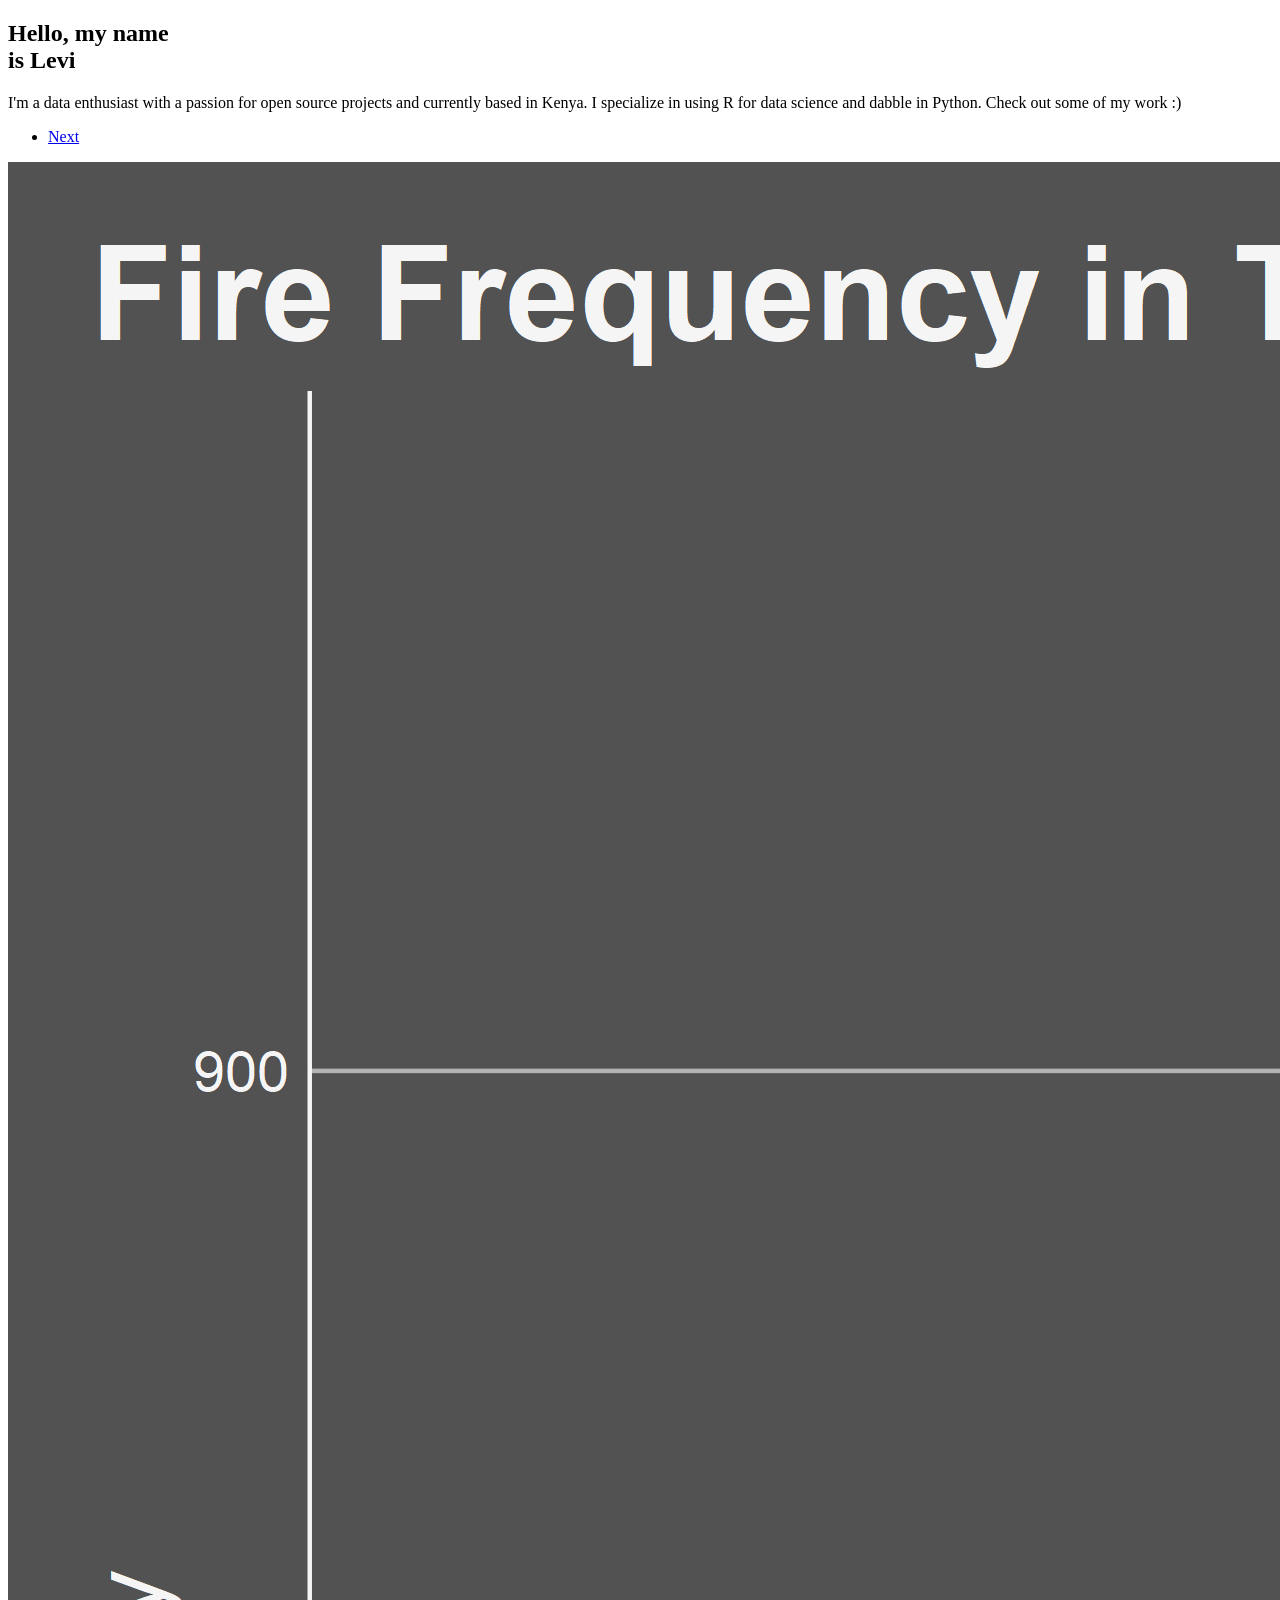
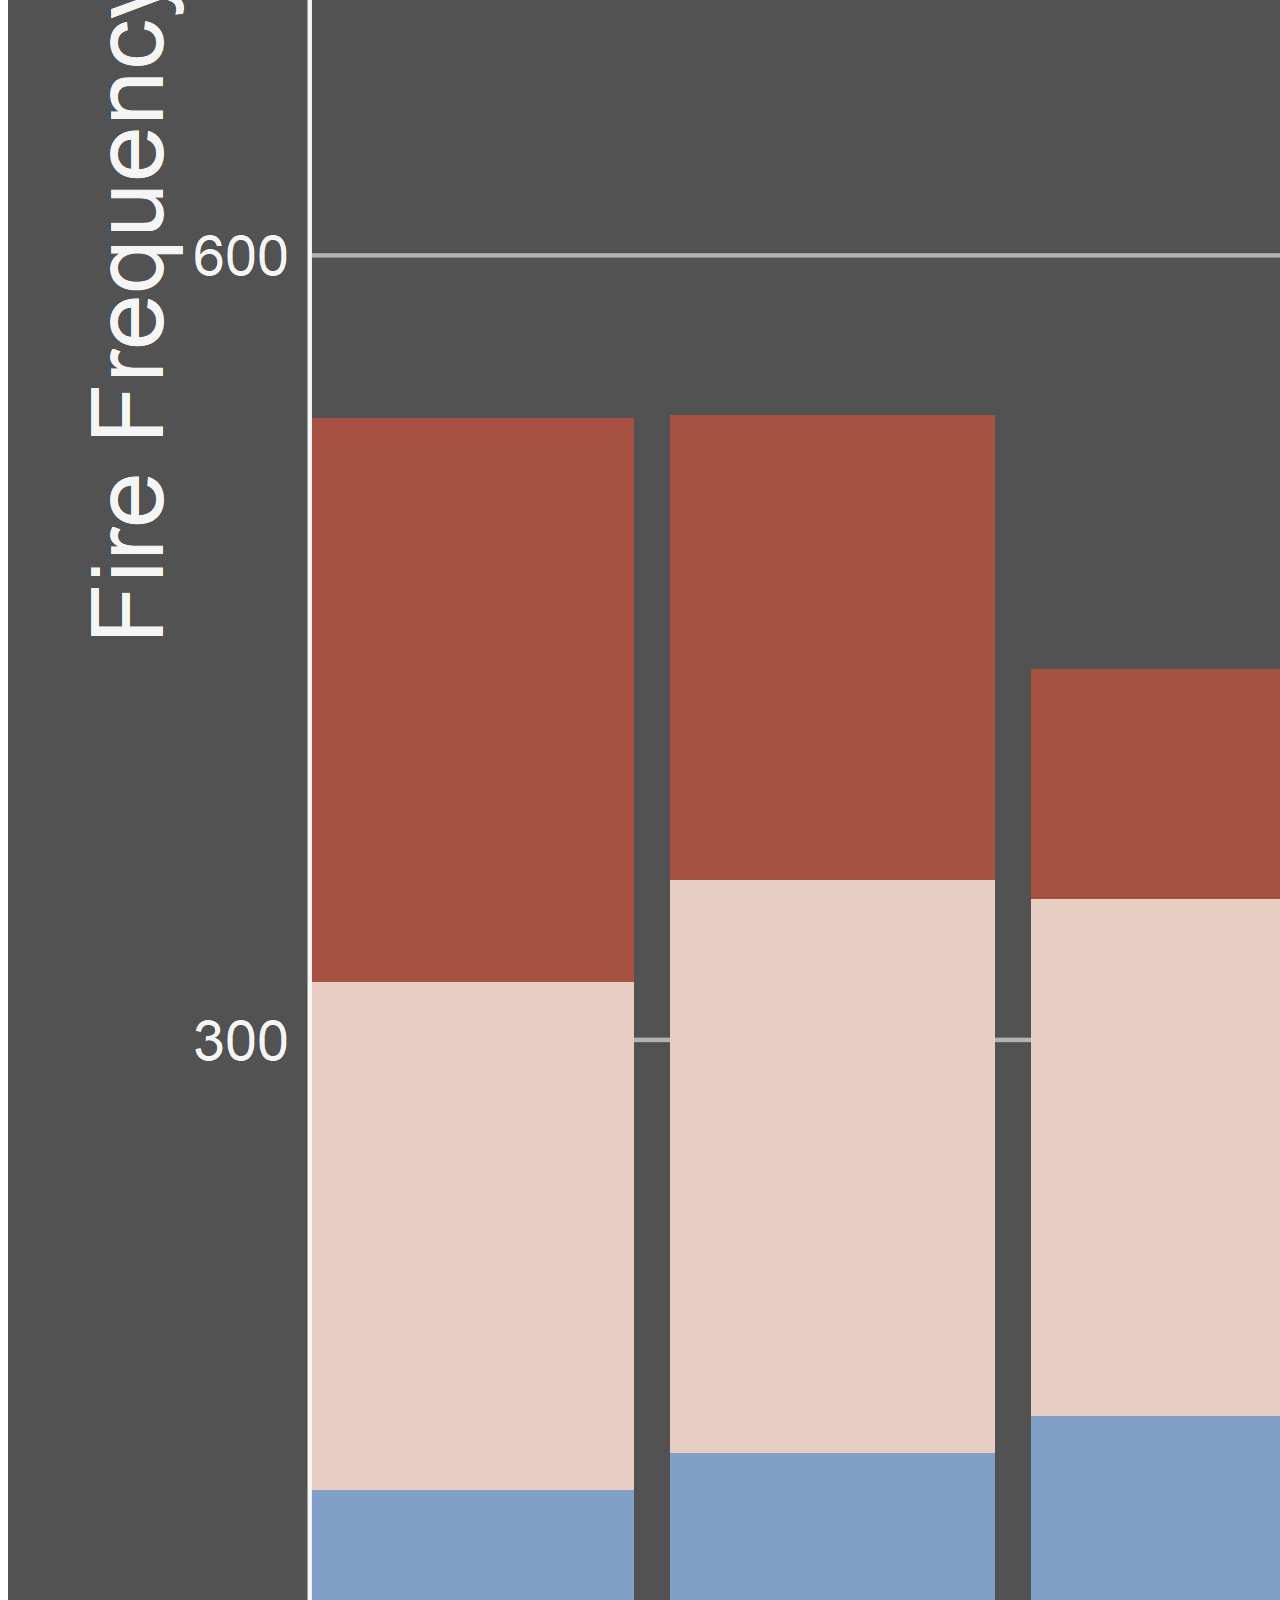
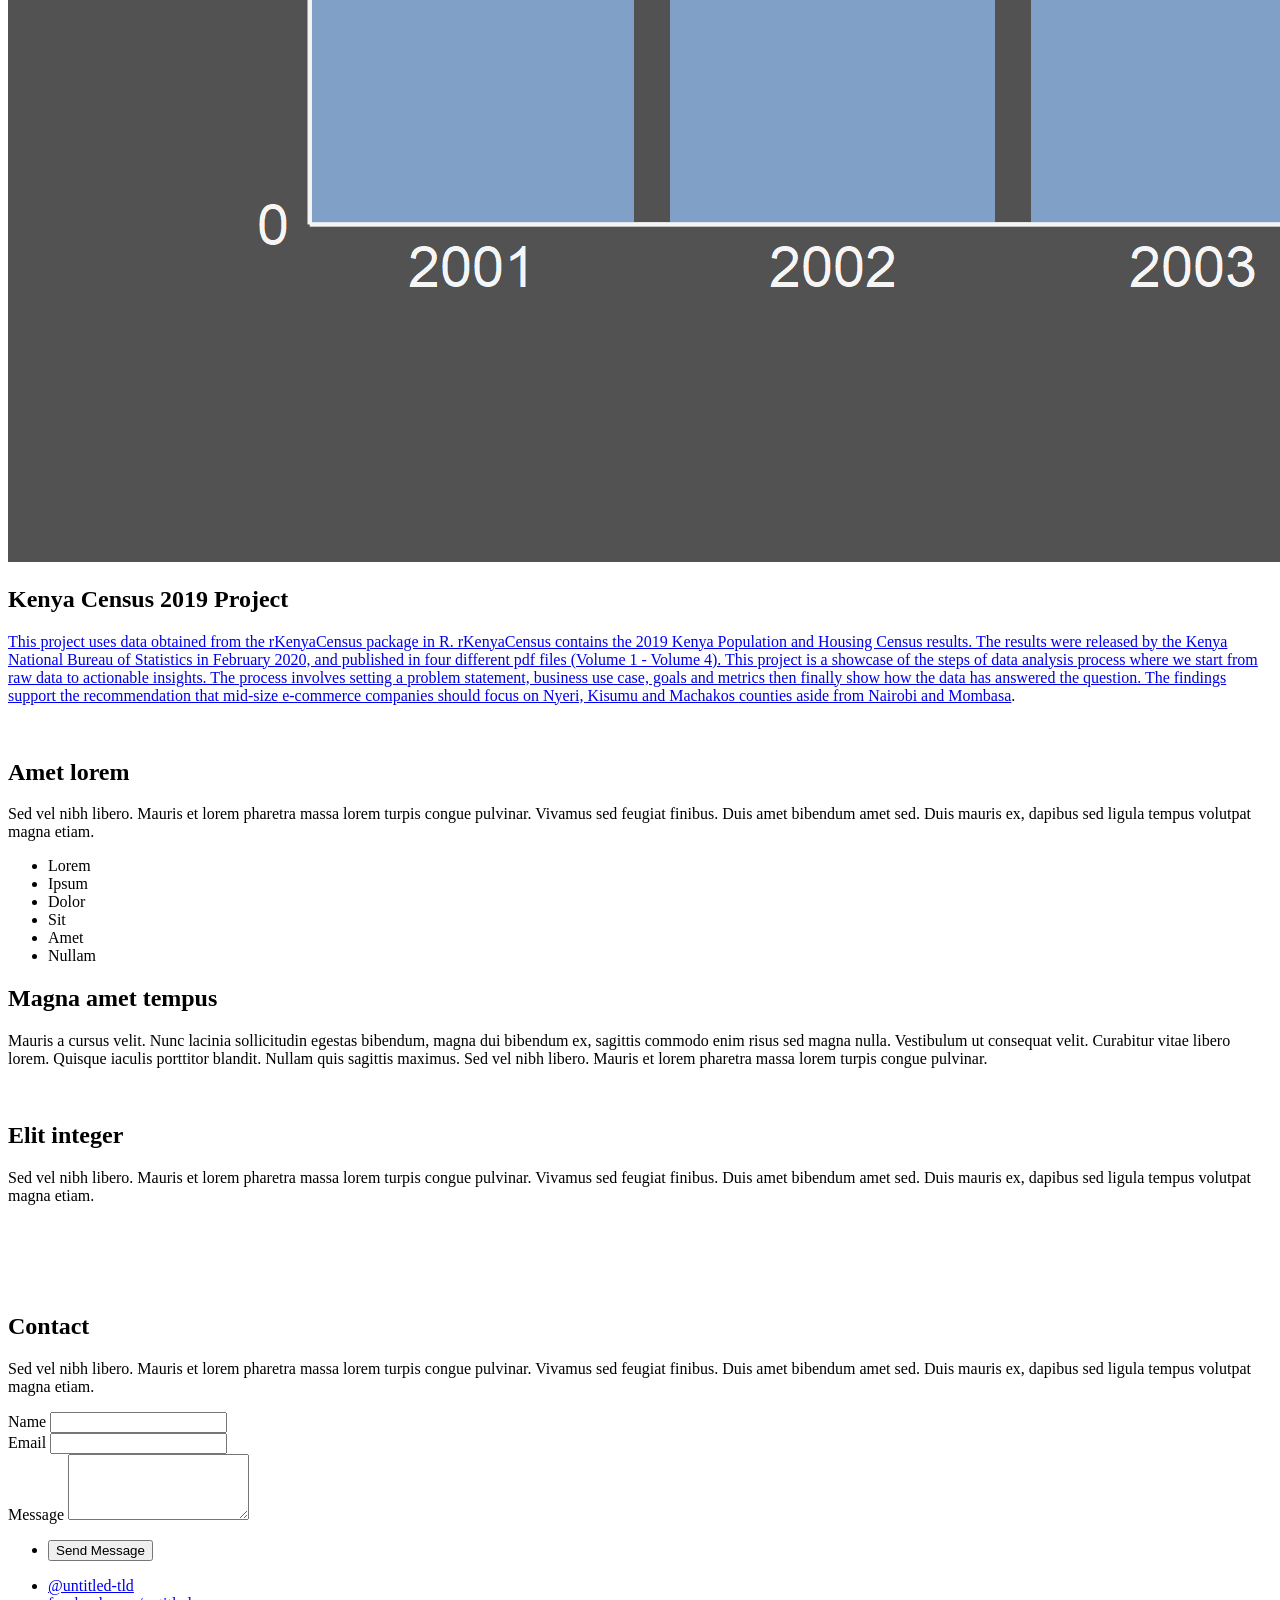
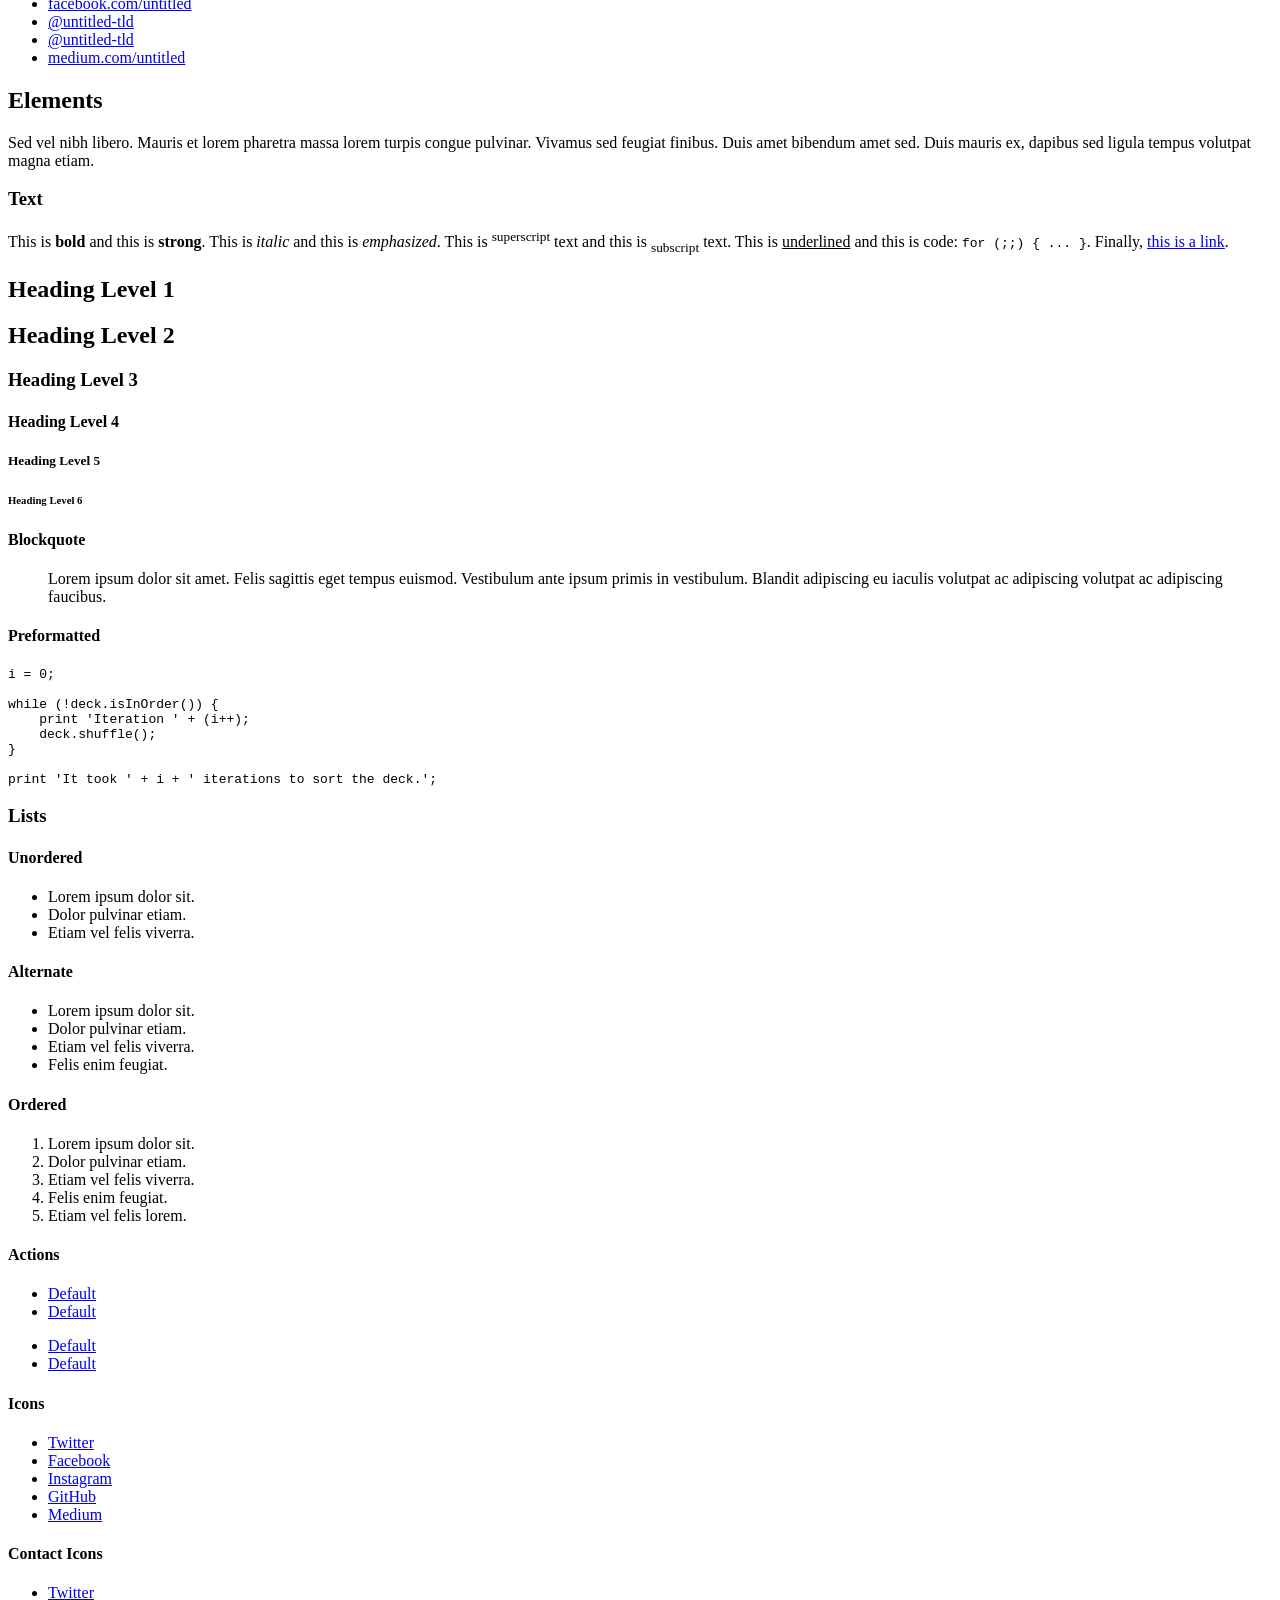
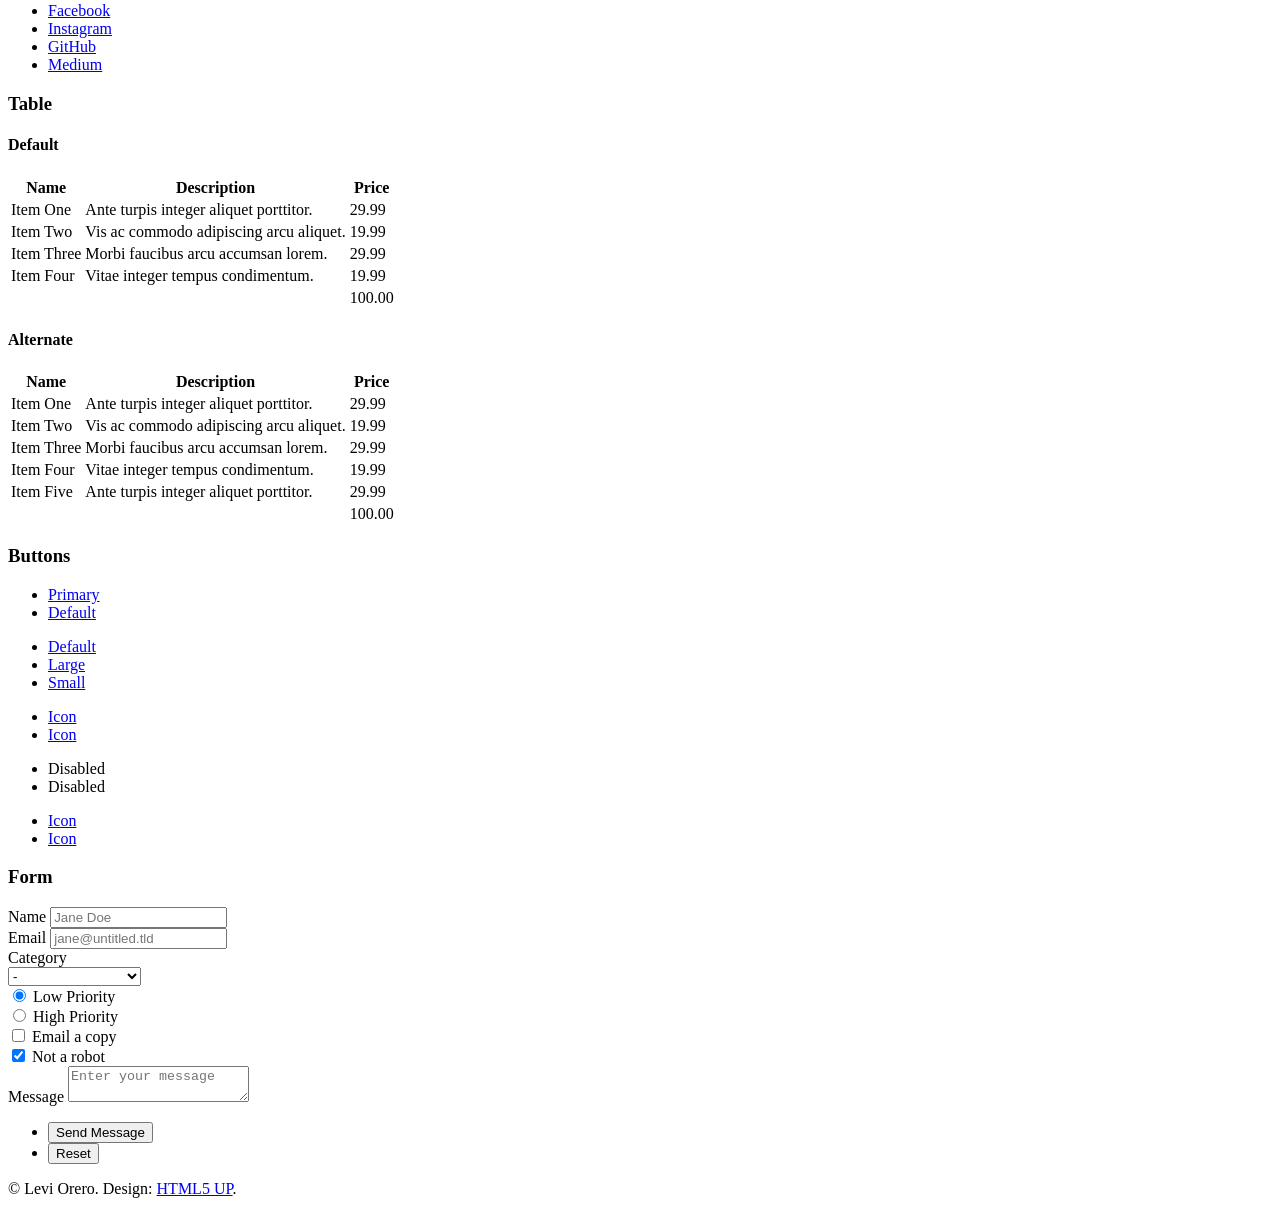
==== index.html @ 496b00b3 "added link" ====
<!DOCTYPE HTML>
<!--
	Ethereal by HTML5 UP
	html5up.net | @ajlkn
	Free for personal and commercial use under the CCA 3.0 license (html5up.net/license)
-->
<html>
	<head>
		<title>Levi Orero</title>
		<meta charset="utf-8" />
		<meta name="viewport" content="width=device-width, initial-scale=1, user-scalable=no" />
		<link rel="stylesheet" href="assets/css/main.css" />
		<noscript><link rel="stylesheet" href="assets/css/noscript.css" /></noscript>
	</head>
	<body class="is-preload">

		<!-- Page Wrapper -->
			<div id="page-wrapper">

				<!-- Wrapper -->
					<div id="wrapper">

						<!-- Panel (Banner) -->
							<section class="panel banner right">
								<div class="content color0 span-3-75">
									<h1 class="major">Hello, my name<br />
									is Levi</h1>
									<p>I'm a data enthusiast with a passion for open source projects and currently based in Kenya. I specialize in using R for data science and dabble in Python. Check out some of my work :)</p>
									<ul class="actions">
										<li><a href="#first" class="button primary color1 circle icon solid fa-angle-right">Next</a></li>
									</ul>
								</div>
								<div class="image filtered span-1-75" data-position="25% 25%">
									<img src="images/gambia_freq2.png" alt="" />
								</div>
							</section>

						<!-- Panel (Spotlight) -->
							<section class="panel spotlight medium right" id="first">
								<div class="content span-7">
									<h2 class="major">Kenya Census 2019 Project</h2>
									<p> <a href = "https://github.com/lordoferos/kenya_census" >This project uses data obtained from the rKenyaCensus package in R. rKenyaCensus contains the 2019 Kenya Population and Housing Census results. The results were released by the Kenya National Bureau of Statistics in February 2020, and published in four different pdf files (Volume 1 - Volume 4). This project is a showcase of the steps of data analysis process where we start from raw data to actionable insights. The process involves setting a problem statement, business use case, goals and metrics then finally show how the data has answered the question. The findings support the recommendation that mid-size e-commerce companies should focus on Nyeri, Kisumu and Machakos counties aside from Nairobi and Mombasa</a>.</p>
								</div>
								<div class="image filtered tinted" data-position="top left">
									<img src="images/pic02.jpg" alt="" />
								</div>
							</section>

						<!-- Panel -->
							<section class="panel color1">
								<div class="intro joined">
									<h2 class="major">Amet lorem</h2>
									<p>Sed vel nibh libero. Mauris et lorem pharetra massa lorem turpis congue pulvinar. Vivamus sed feugiat finibus. Duis amet bibendum amet sed. Duis mauris ex, dapibus sed ligula tempus volutpat magna etiam.</p>
								</div>
								<div class="inner">
									<ul class="grid-icons three connected">
										<li><span class="icon fa-gem"><span class="label">Lorem</span></span></li>
										<li><span class="icon solid fa-camera-retro"><span class="label">Ipsum</span></span></li>
										<li><span class="icon solid fa-cog"><span class="label">Dolor</span></span></li>
										<li><span class="icon solid fa-paper-plane"><span class="label">Sit</span></span></li>
										<li><span class="icon solid fa-chart-bar"><span class="label">Amet</span></span></li>
										<li><span class="icon solid fa-code"><span class="label">Nullam</span></span></li>
									</ul>
								</div>
							</section>

						<!-- Panel (Spotlight) -->
							<section class="panel spotlight large left">
								<div class="content span-5">
									<h2 class="major">Magna amet tempus</h2>
									<p>Mauris a cursus velit. Nunc lacinia sollicitudin egestas bibendum, magna dui bibendum ex, sagittis commodo enim risus sed magna nulla. Vestibulum ut consequat velit. Curabitur vitae libero lorem. Quisque iaculis porttitor blandit. Nullam quis sagittis maximus. Sed vel nibh libero. Mauris et lorem pharetra massa lorem turpis congue pulvinar.</p>
								</div>
								<div class="image filtered tinted" data-position="top right">
									<img src="images/pic03.jpg" alt="" />
								</div>
							</section>

						<!-- Panel -->
							<section class="panel">
								<div class="intro color2">
									<h2 class="major">Elit integer</h2>
									<p>Sed vel nibh libero. Mauris et lorem pharetra massa lorem turpis congue pulvinar. Vivamus sed feugiat finibus. Duis amet bibendum amet sed. Duis mauris ex, dapibus sed ligula tempus volutpat magna etiam.</p>
								</div>
								<div class="gallery">
									<div class="group span-3">
										<a href="images/gallery/fulls/01.jpg" class="image filtered span-3" data-position="bottom"><img src="images/gallery/thumbs/01.jpg" alt="" /></a>
										<a href="images/gallery/fulls/02.jpg" class="image filtered span-1-5" data-position="center"><img src="images/gallery/thumbs/02.jpg" alt="" /></a>
										<a href="images/gallery/fulls/03.jpg" class="image filtered span-1-5" data-position="bottom"><img src="images/gallery/thumbs/03.jpg" alt="" /></a>
									</div>
									<a href="images/gallery/fulls/04.jpg" class="image filtered span-2-5" data-position="top"><img src="images/gallery/thumbs/04.jpg" alt="" /></a>
									<div class="group span-4-5">
										<a href="images/gallery/fulls/05.jpg" class="image filtered span-3" data-position="top"><img src="images/gallery/thumbs/05.jpg" alt="" /></a>
										<a href="images/gallery/fulls/06.jpg" class="image filtered span-1-5" data-position="center"><img src="images/gallery/thumbs/06.jpg" alt="" /></a>
										<a href="images/gallery/fulls/07.jpg" class="image filtered span-1-5" data-position="bottom"><img src="images/gallery/thumbs/07.jpg" alt="" /></a>
										<a href="images/gallery/fulls/08.jpg" class="image filtered span-3" data-position="top"><img src="images/gallery/thumbs/08.jpg" alt="" /></a>
									</div>
									<a href="images/gallery/fulls/09.jpg" class="image filtered span-2-5" data-position="right"><img src="images/gallery/thumbs/09.jpg" alt="" /></a>
								</div>
							</section>

						<!-- Panel -->
							<section class="panel color4-alt">
								<div class="intro color4">
									<h2 class="major">Contact</h2>
									<p>Sed vel nibh libero. Mauris et lorem pharetra massa lorem turpis congue pulvinar. Vivamus sed feugiat finibus. Duis amet bibendum amet sed. Duis mauris ex, dapibus sed ligula tempus volutpat magna etiam.</p>
								</div>
								<div class="inner columns divided">
									<div class="span-3-25">
										<form method="post" action="#">
											<div class="fields">
												<div class="field half">
													<label for="name">Name</label>
													<input type="text" name="name" id="name" />
												</div>
												<div class="field half">
													<label for="email">Email</label>
													<input type="email" name="email" id="email" />
												</div>
												<div class="field">
													<label for="message">Message</label>
													<textarea name="message" id="message" rows="4"></textarea>
												</div>
											</div>
											<ul class="actions">
												<li><input type="submit" value="Send Message" class="button primary" /></li>
											</ul>
										</form>
									</div>
									<div class="span-1-5">
										<ul class="contact-icons color1">
											<li class="icon brands fa-twitter"><a href="#">@untitled-tld</a></li>
											<li class="icon brands fa-facebook-f"><a href="#">facebook.com/untitled</a></li>
											<li class="icon brands fa-snapchat-ghost"><a href="#">@untitled-tld</a></li>
											<li class="icon brands fa-instagram"><a href="#">@untitled-tld</a></li>
											<li class="icon brands fa-medium-m"><a href="#">medium.com/untitled</a></li>
										</ul>
									</div>
								</div>
							</section>

						<!-- Panel -->
							<section class="panel color2-alt">
								<div class="intro color2">
									<h2 class="major">Elements</h2>
									<p>Sed vel nibh libero. Mauris et lorem pharetra massa lorem turpis congue pulvinar. Vivamus sed feugiat finibus. Duis amet bibendum amet sed. Duis mauris ex, dapibus sed ligula tempus volutpat magna etiam. </p>
								</div>
								<div class="inner columns aligned">
									<div class="span-2-75">

										<h3 class="major">Text</h3>
										<p>This is <b>bold</b> and this is <strong>strong</strong>. This is <i>italic</i> and this is <em>emphasized</em>.
										This is <sup>superscript</sup> text and this is <sub>subscript</sub> text.
										This is <u>underlined</u> and this is code: <code>for (;;) { ... }</code>. Finally, <a href="#">this is a link</a>.</p>

										<h1>Heading Level 1</h1>
										<h2>Heading Level 2</h2>
										<h3>Heading Level 3</h3>
										<h4>Heading Level 4</h4>
										<h5>Heading Level 5</h5>
										<h6>Heading Level 6</h6>

									</div>
									<div class="span-3">

										<h4>Blockquote</h4>
										<blockquote>Lorem ipsum dolor sit amet. Felis sagittis eget tempus euismod. Vestibulum ante ipsum primis in vestibulum. Blandit adipiscing eu iaculis volutpat ac adipiscing volutpat ac adipiscing faucibus.</blockquote>

										<h4>Preformatted</h4>
										<pre><code>i = 0;

while (!deck.isInOrder()) {
    print 'Iteration ' + (i++);
    deck.shuffle();
}

print 'It took ' + i + ' iterations to sort the deck.';</code></pre>

									</div>
									<div class="span-1-25">

										<h3 class="major">Lists</h3>

										<h4>Unordered</h4>
										<ul>
											<li>Lorem ipsum dolor sit.</li>
											<li>Dolor pulvinar etiam.</li>
											<li>Etiam vel felis viverra.</li>
										</ul>

										<h4>Alternate</h4>
										<ul class="alt">
											<li>Lorem ipsum dolor sit.</li>
											<li>Dolor pulvinar etiam.</li>
											<li>Etiam vel felis viverra.</li>
											<li>Felis enim feugiat.</li>
										</ul>

									</div>
									<div class="span-1-5">

										<h4>Ordered</h4>
										<ol>
											<li>Lorem ipsum dolor sit.</li>
											<li>Dolor pulvinar etiam.</li>
											<li>Etiam vel felis viverra.</li>
											<li>Felis enim feugiat.</li>
											<li>Etiam vel felis lorem.</li>
										</ol>

										<h4>Actions</h4>
										<ul class="actions">
											<li><a href="#" class="button primary color2">Default</a></li>
											<li><a href="#" class="button">Default</a></li>
										</ul>
										<ul class="actions stacked">
											<li><a href="#" class="button primary color2">Default</a></li>
											<li><a href="#" class="button">Default</a></li>
										</ul>

									</div>
									<div class="span-1-25">

										<h4>Icons</h4>
										<ul class="icons">
											<li><a href="#" class="icon brands fa-twitter"><span class="label">Twitter</span></a></li>
											<li><a href="#" class="icon brands fa-facebook-f"><span class="label">Facebook</span></a></li>
											<li><a href="#" class="icon brands fa-instagram"><span class="label">Instagram</span></a></li>
											<li><a href="#" class="icon brands fa-github"><span class="label">GitHub</span></a></li>
											<li><a href="#" class="icon brands fa-medium-m"><span class="label">Medium</span></a></li>
										</ul>

										<h4>Contact Icons</h4>
										<ul class="contact-icons color2">
											<li class="icon brands fa-twitter"><a href="#">Twitter</a></li>
											<li class="icon brands fa-facebook-f"><a href="#">Facebook</a></li>
											<li class="icon brands fa-instagram"><a href="#">Instagram</a></li>
											<li class="icon brands fa-github"><a href="#">GitHub</a></li>
											<li class="icon brands fa-medium-m"><a href="#">Medium</a></li>
										</ul>

									</div>
									<div class="span-3">
										<h3 class="major">Table</h3>
										<h4>Default</h4>
										<div class="table-wrapper">
											<table>
												<thead>
													<tr>
														<th>Name</th>
														<th>Description</th>
														<th>Price</th>
													</tr>
												</thead>
												<tbody>
													<tr>
														<td>Item One</td>
														<td>Ante turpis integer aliquet porttitor.</td>
														<td>29.99</td>
													</tr>
													<tr>
														<td>Item Two</td>
														<td>Vis ac commodo adipiscing arcu aliquet.</td>
														<td>19.99</td>
													</tr>
													<tr>
														<td>Item Three</td>
														<td> Morbi faucibus arcu accumsan lorem.</td>
														<td>29.99</td>
													</tr>
													<tr>
														<td>Item Four</td>
														<td>Vitae integer tempus condimentum.</td>
														<td>19.99</td>
													</tr>
												</tbody>
												<tfoot>
													<tr>
														<td colspan="2"></td>
														<td>100.00</td>
													</tr>
												</tfoot>
											</table>
										</div>
									</div>
									<div class="span-3">
										<h4>Alternate</h4>
										<div class="table-wrapper">
											<table class="alt">
												<thead>
													<tr>
														<th>Name</th>
														<th>Description</th>
														<th>Price</th>
													</tr>
												</thead>
												<tbody>
													<tr>
														<td>Item One</td>
														<td>Ante turpis integer aliquet porttitor.</td>
														<td>29.99</td>
													</tr>
													<tr>
														<td>Item Two</td>
														<td>Vis ac commodo adipiscing arcu aliquet.</td>
														<td>19.99</td>
													</tr>
													<tr>
														<td>Item Three</td>
														<td> Morbi faucibus arcu accumsan lorem.</td>
														<td>29.99</td>
													</tr>
													<tr>
														<td>Item Four</td>
														<td>Vitae integer tempus condimentum.</td>
														<td>19.99</td>
													</tr>
													<tr>
														<td>Item Five</td>
														<td>Ante turpis integer aliquet porttitor.</td>
														<td>29.99</td>
													</tr>
												</tbody>
												<tfoot>
													<tr>
														<td colspan="2"></td>
														<td>100.00</td>
													</tr>
												</tfoot>
											</table>
										</div>
									</div>
									<div class="span-2-25">
										<h3 class="major">Buttons</h3>
										<ul class="actions">
											<li><a href="#" class="button primary color2">Primary</a></li>
											<li><a href="#" class="button">Default</a></li>
										</ul>
										<ul class="actions">
											<li><a href="#" class="button">Default</a></li>
											<li><a href="#" class="button large">Large</a></li>
											<li><a href="#" class="button small">Small</a></li>
										</ul>
										<ul class="actions">
											<li><a href="#" class="button primary color2 icon solid fa-cog">Icon</a></li>
											<li><a href="#" class="button icon fa-gem">Icon</a></li>
										</ul>
										<ul class="actions">
											<li><span class="button primary color2 disabled">Disabled</span></li>
											<li><span class="button disabled">Disabled</span></li>
										</ul>
										<ul class="actions">
											<li><a href="#" class="button primary color2 circle icon solid fa-cog">Icon</a></li>
											<li><a href="#" class="button circle icon fa-gem">Icon</a></li>
										</ul>
									</div>
									<div class="span-4-5">
										<h3 class="major">Form</h3>
										<form method="post" action="#">
											<div class="fields">
												<div class="field third">
													<label for="demo-name">Name</label>
													<input type="text" name="demo-name" id="demo-name" value="" placeholder="Jane Doe" />
												</div>
												<div class="field third">
													<label for="demo-email">Email</label>
													<input type="email" name="demo-email" id="demo-email" value="" placeholder="jane@untitled.tld" />
												</div>
												<div class="field third">
													<label for="demo-category">Category</label>
													<div class="select-wrapper">
														<select name="demo-category" id="demo-category">
															<option value="">-</option>
															<option value="1">Manufacturing</option>
															<option value="1">Shipping</option>
															<option value="1">Administration</option>
															<option value="1">Human Resources</option>
														</select>
													</div>
												</div>
												<div class="field quarter">
													<input type="radio" id="demo-priority-low" name="demo-priority" class="color2" checked />
													<label for="demo-priority-low">Low Priority</label>
												</div>
												<div class="field quarter">
													<input type="radio" id="demo-priority-high" name="demo-priority" class="color2" />
													<label for="demo-priority-high">High Priority</label>
												</div>
												<div class="field quarter">
													<input type="checkbox" id="demo-copy" name="demo-copy" class="color2" />
													<label for="demo-copy">Email a copy</label>
												</div>
												<div class="field quarter">
													<input type="checkbox" id="demo-human" name="demo-human" class="color2" checked />
													<label for="demo-human">Not a robot</label>
												</div>
												<div class="field">
													<label for="demo-message">Message</label>
													<textarea name="demo-message" id="demo-message" placeholder="Enter your message" rows="2"></textarea>
												</div>
											</div>
											<ul class="actions">
												<li><input type="submit" value="Send Message" class="primary color2" /></li>
												<li><input type="reset" value="Reset" /></li>
											</ul>
										</form>
									</div>
								</div>
							</section>

						<!-- Copyright -->
							<div class="copyright">&copy; Levi Orero. Design: <a href="https://html5up.net">HTML5 UP</a>.</div>

					</div>

			</div>

		<!-- Scripts -->
			<script src="assets/js/jquery.min.js"></script>
			<script src="assets/js/browser.min.js"></script>
			<script src="assets/js/breakpoints.min.js"></script>
			<script src="assets/js/main.js"></script>

	</body>
</html>
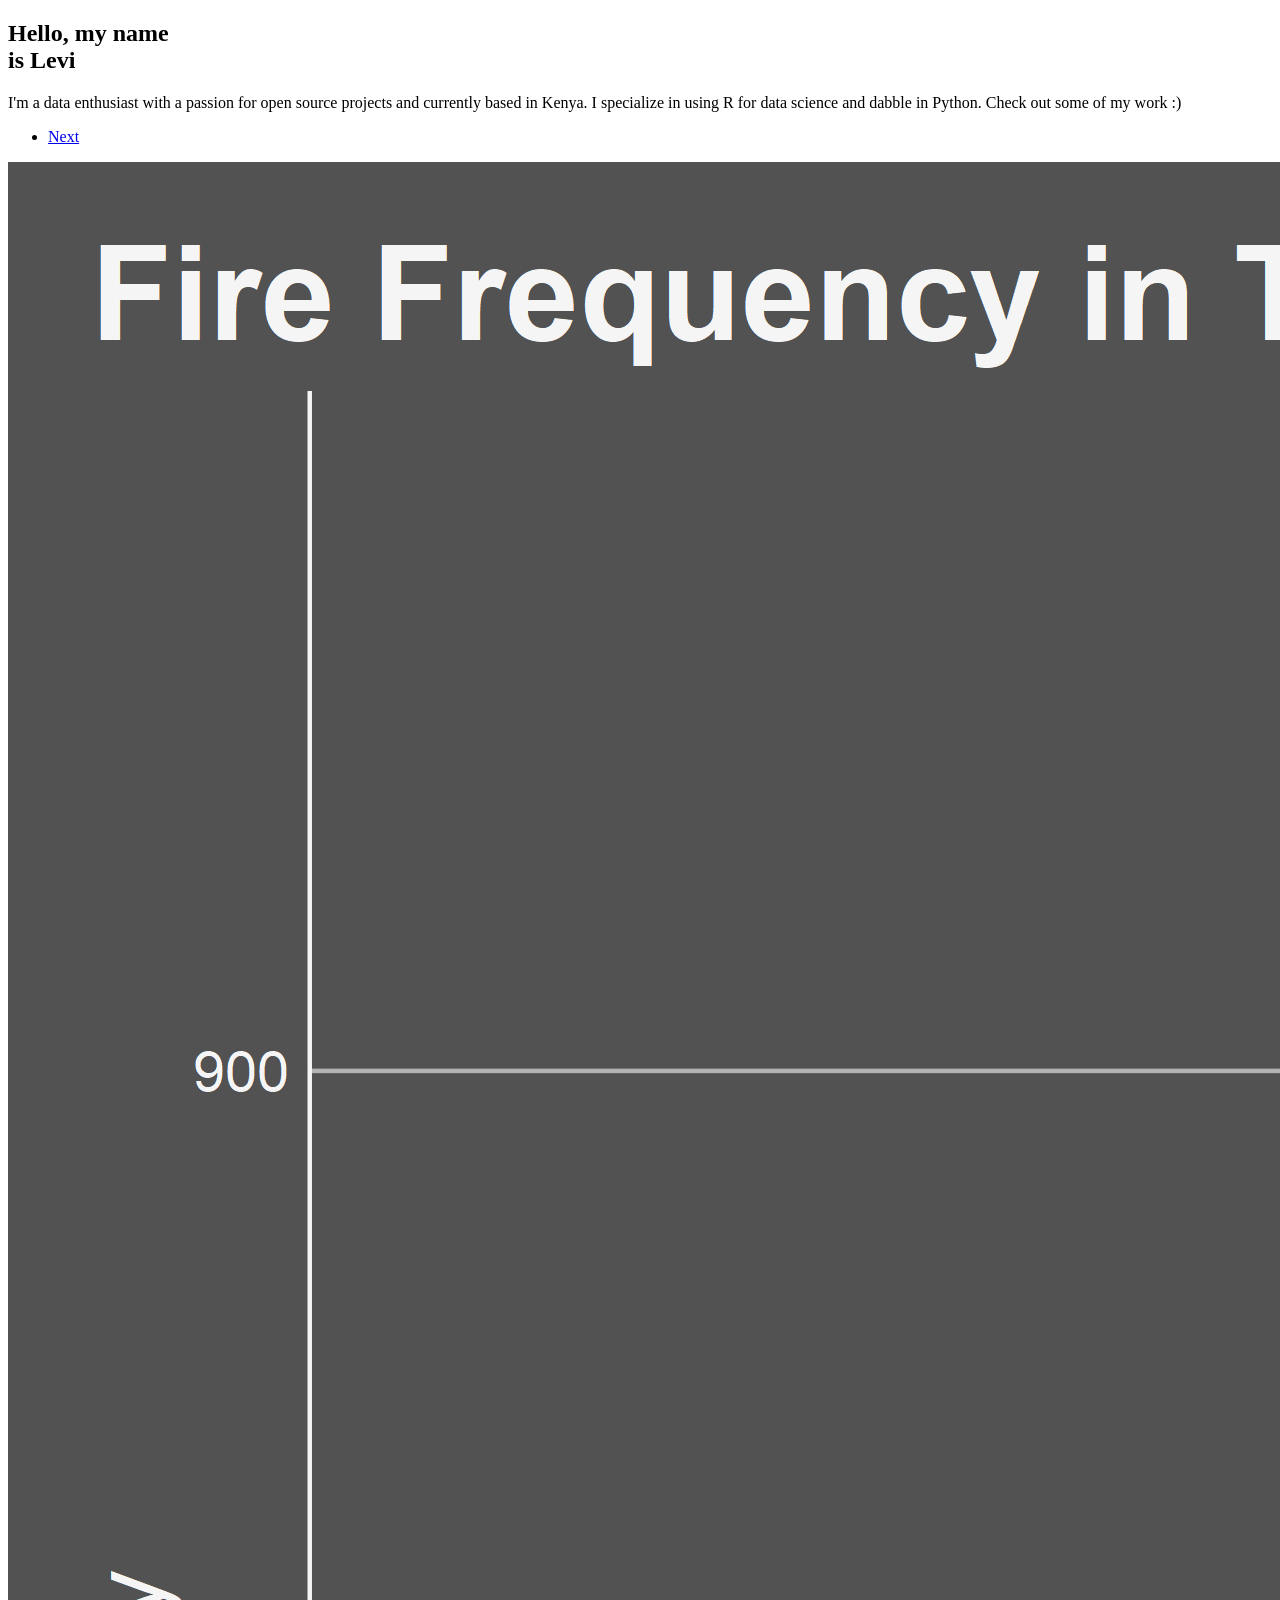
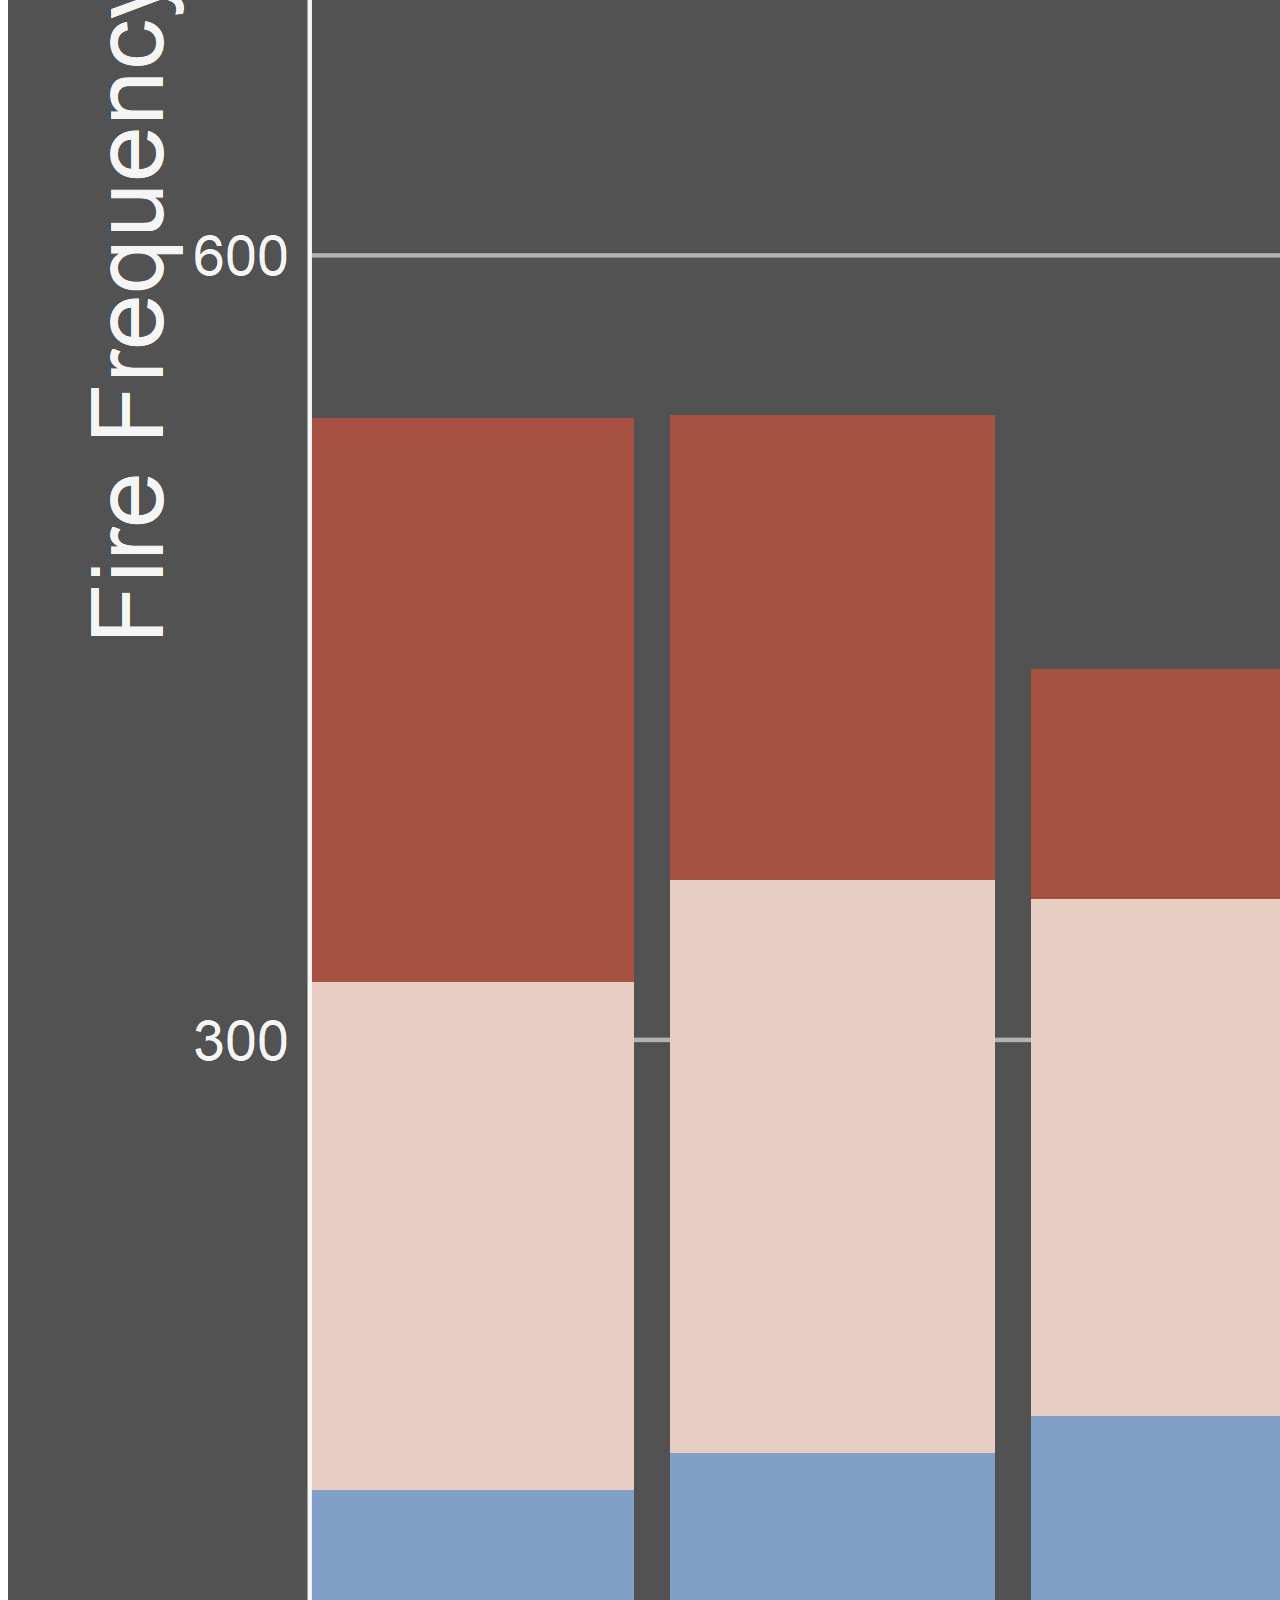
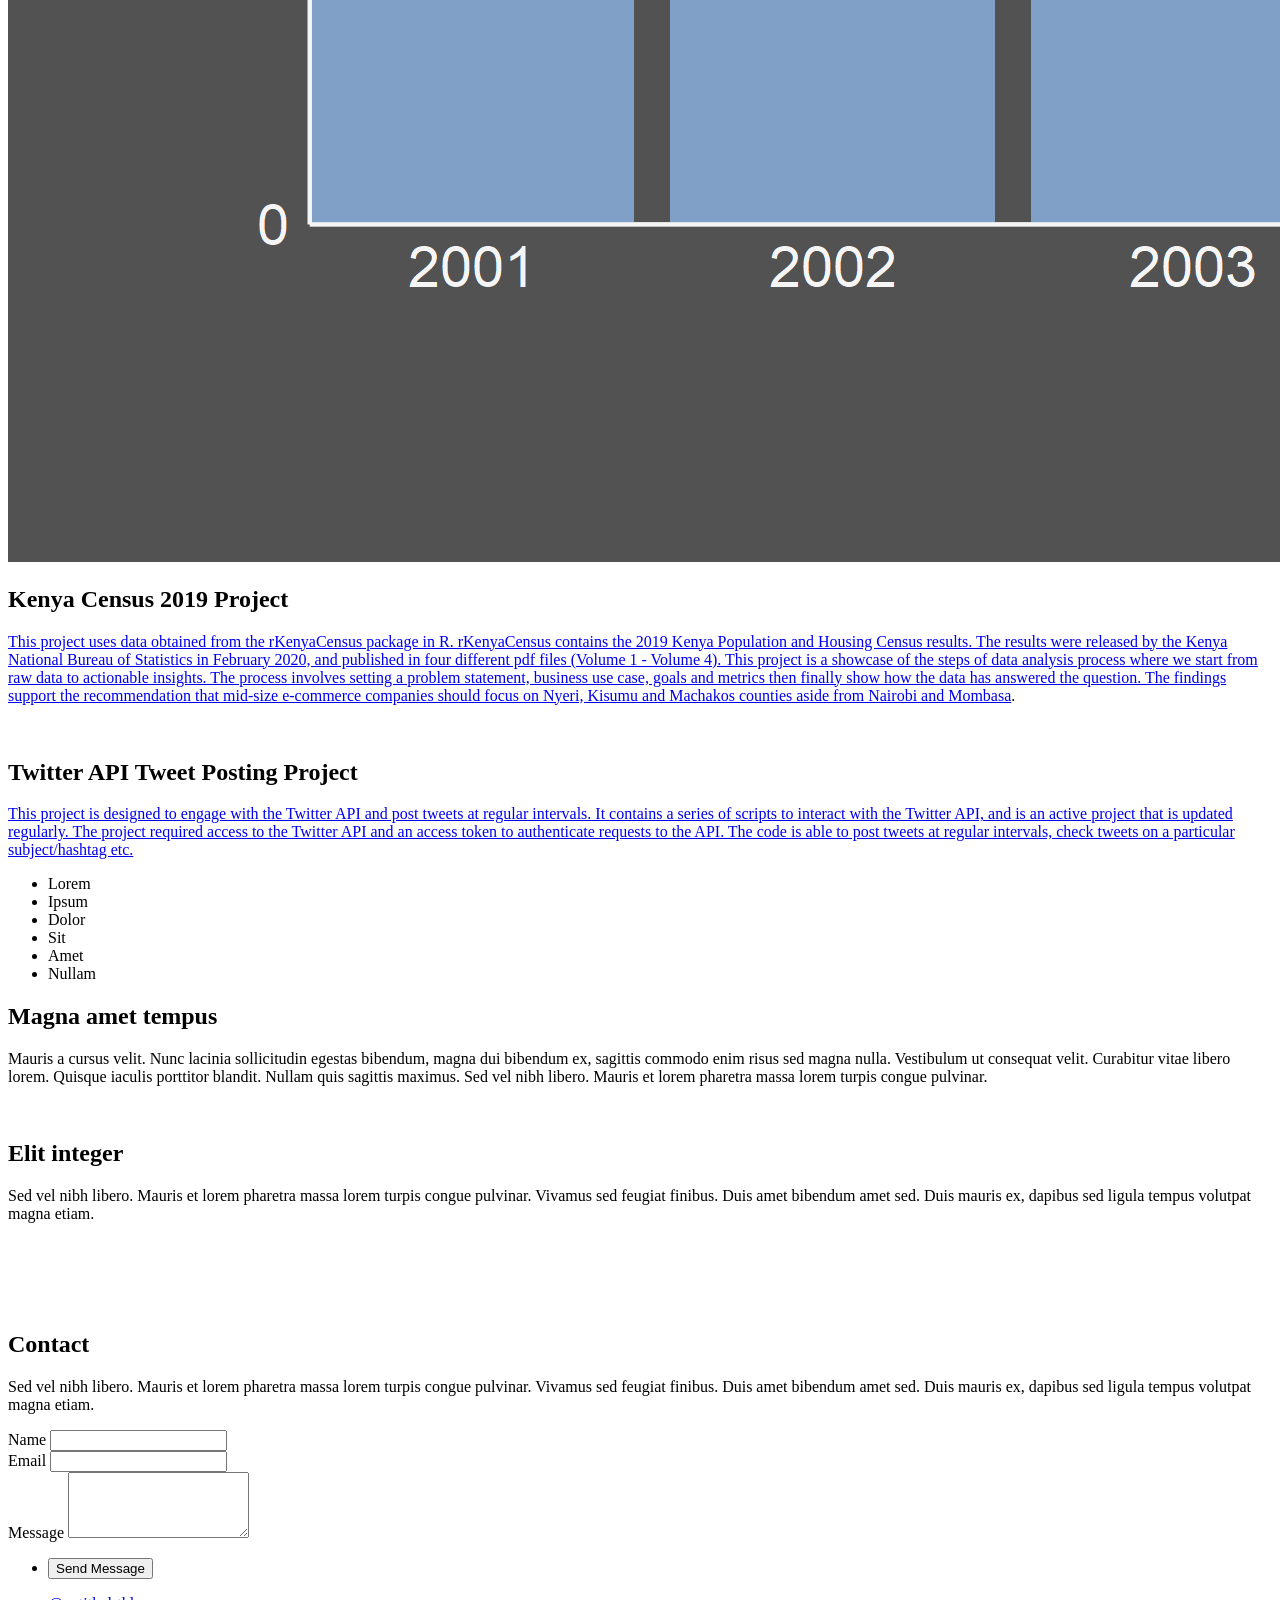
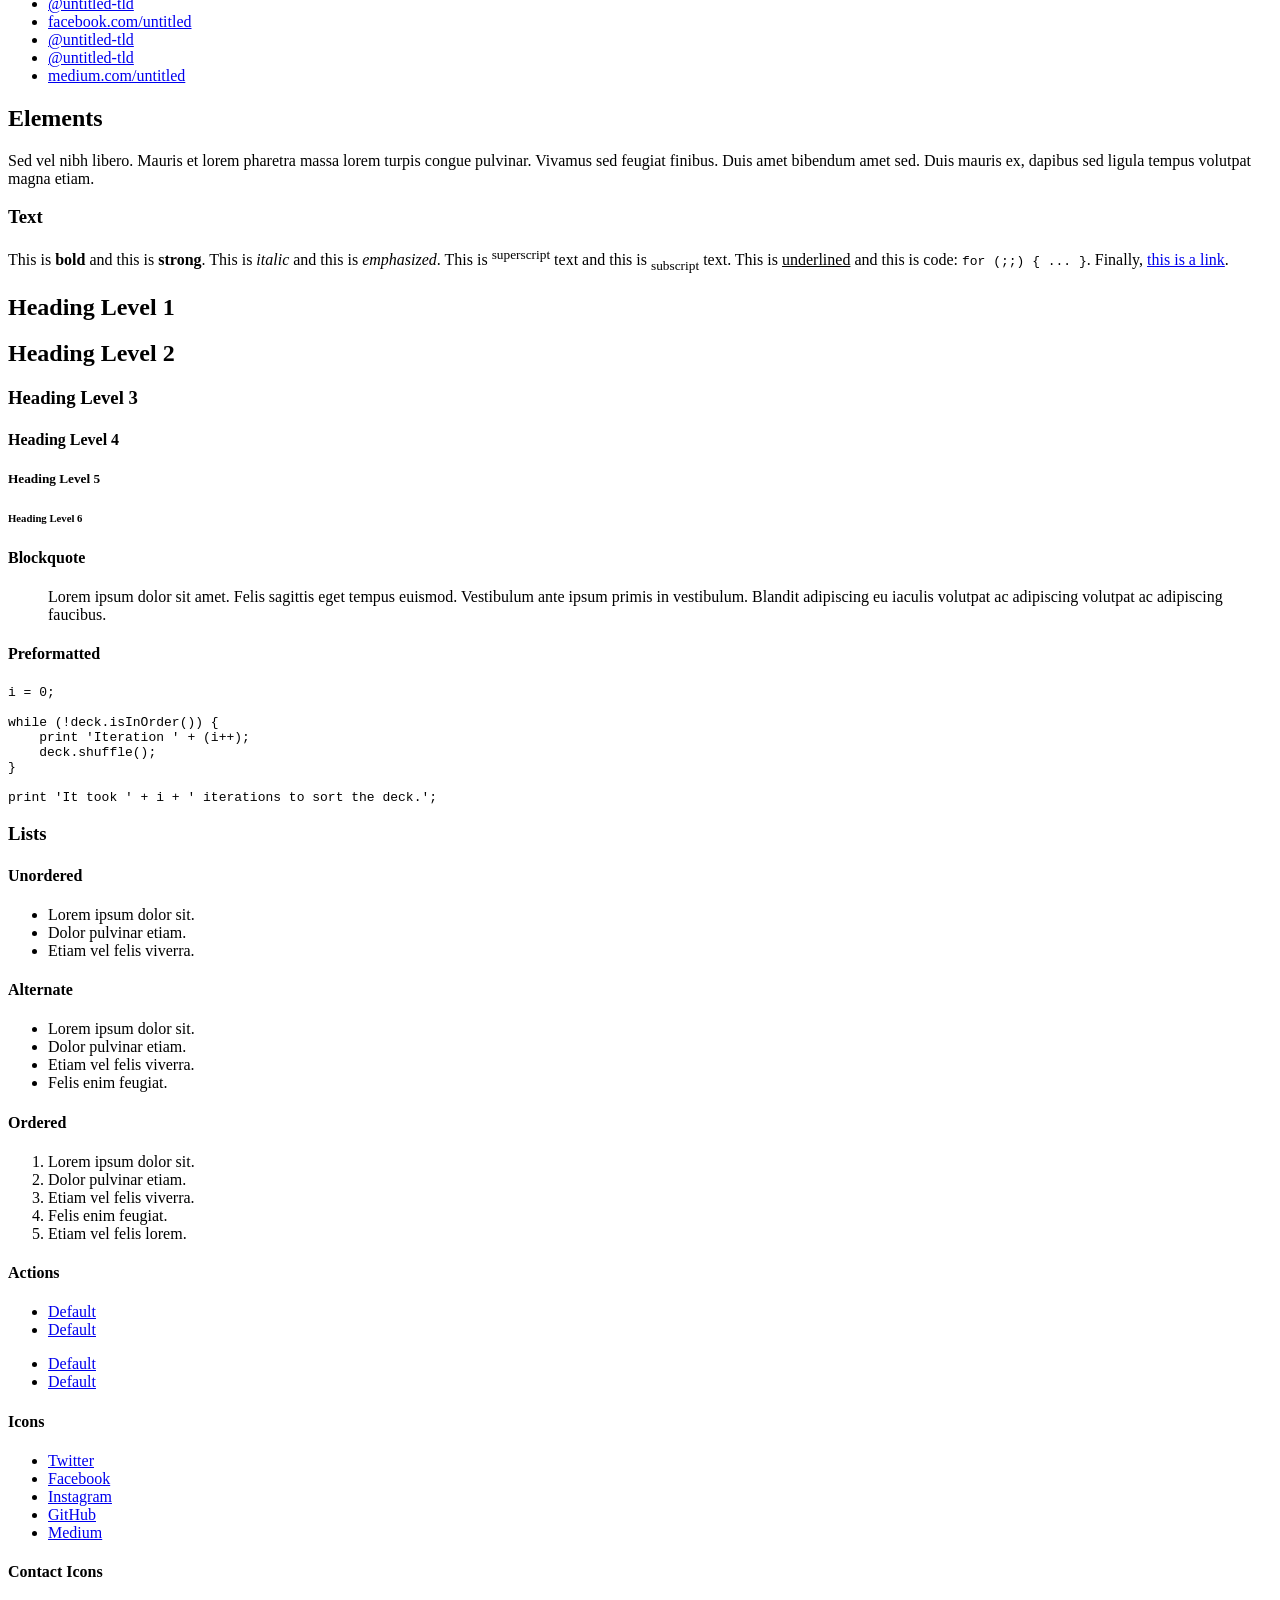
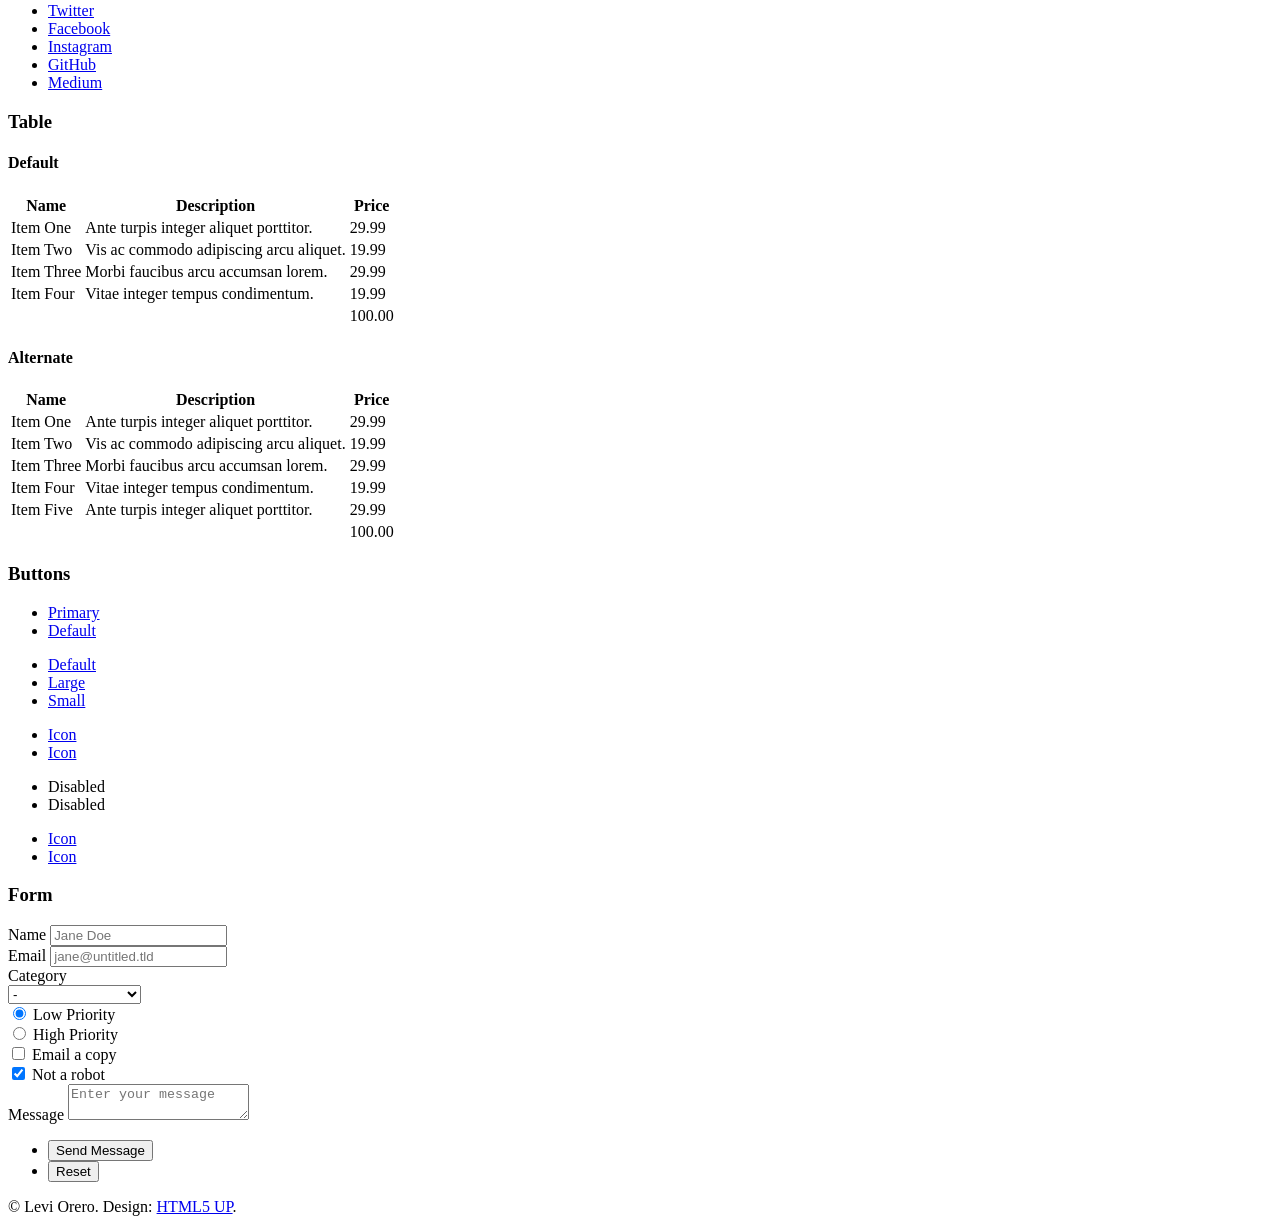
==== commit 5d5c542e: "added 2nd panel" ====
--- a/index.html
+++ b/index.html
@@ -49,8 +49,8 @@
 						<!-- Panel -->
 							<section class="panel color1">
 								<div class="intro joined">
-									<h2 class="major">Amet lorem</h2>
-									<p>Sed vel nibh libero. Mauris et lorem pharetra massa lorem turpis congue pulvinar. Vivamus sed feugiat finibus. Duis amet bibendum amet sed. Duis mauris ex, dapibus sed ligula tempus volutpat magna etiam.</p>
+									<h2 class="major">Twitter API Tweet Posting Project</h2>
+									<p> <a href = "https://github.com/lordoferos/python-tweet-bot">This project is designed to engage with the Twitter API and post tweets at regular intervals. It contains a series of scripts to interact with the Twitter API, and is an active project that is updated regularly. The project required access to the Twitter API and an access token to authenticate requests to the API. The code is able to post tweets at regular intervals, check tweets on a particular subject/hashtag etc.</a></p>
 								</div>
 								<div class="inner">
 									<ul class="grid-icons three connected">
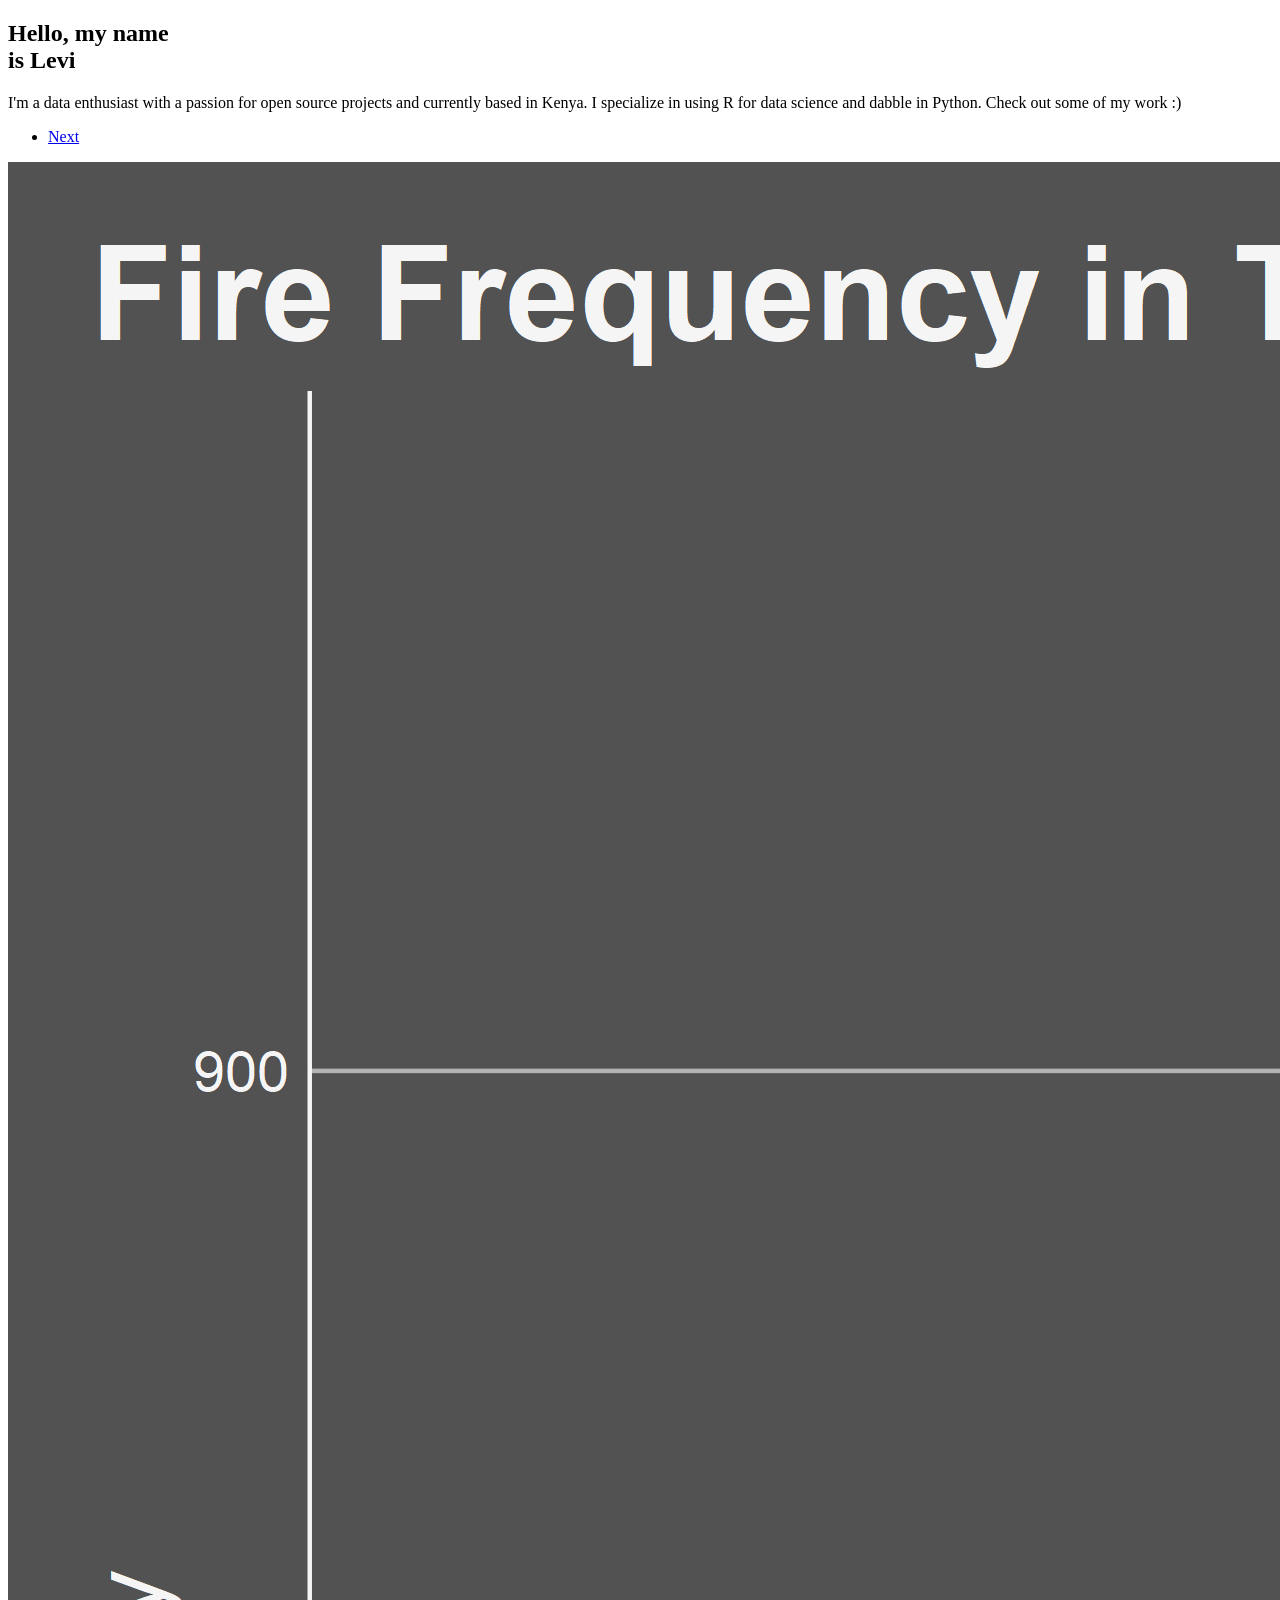
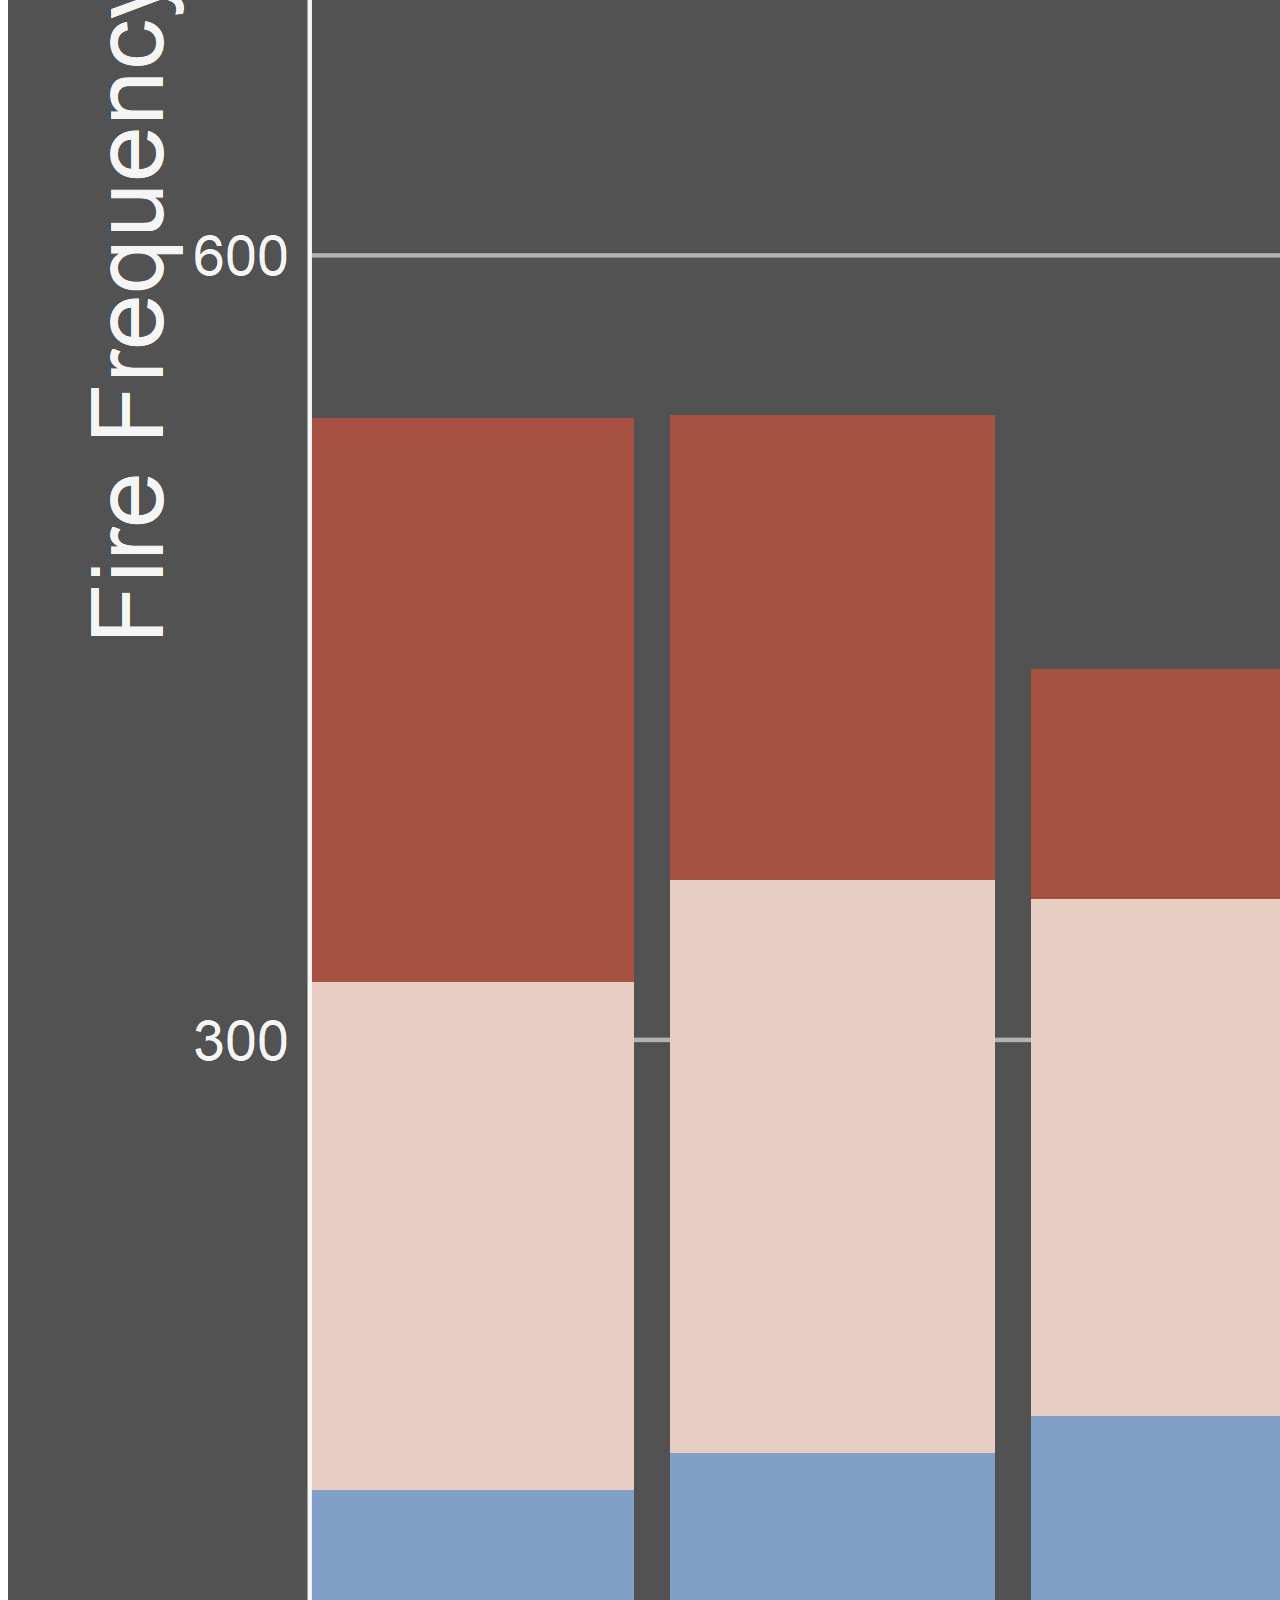
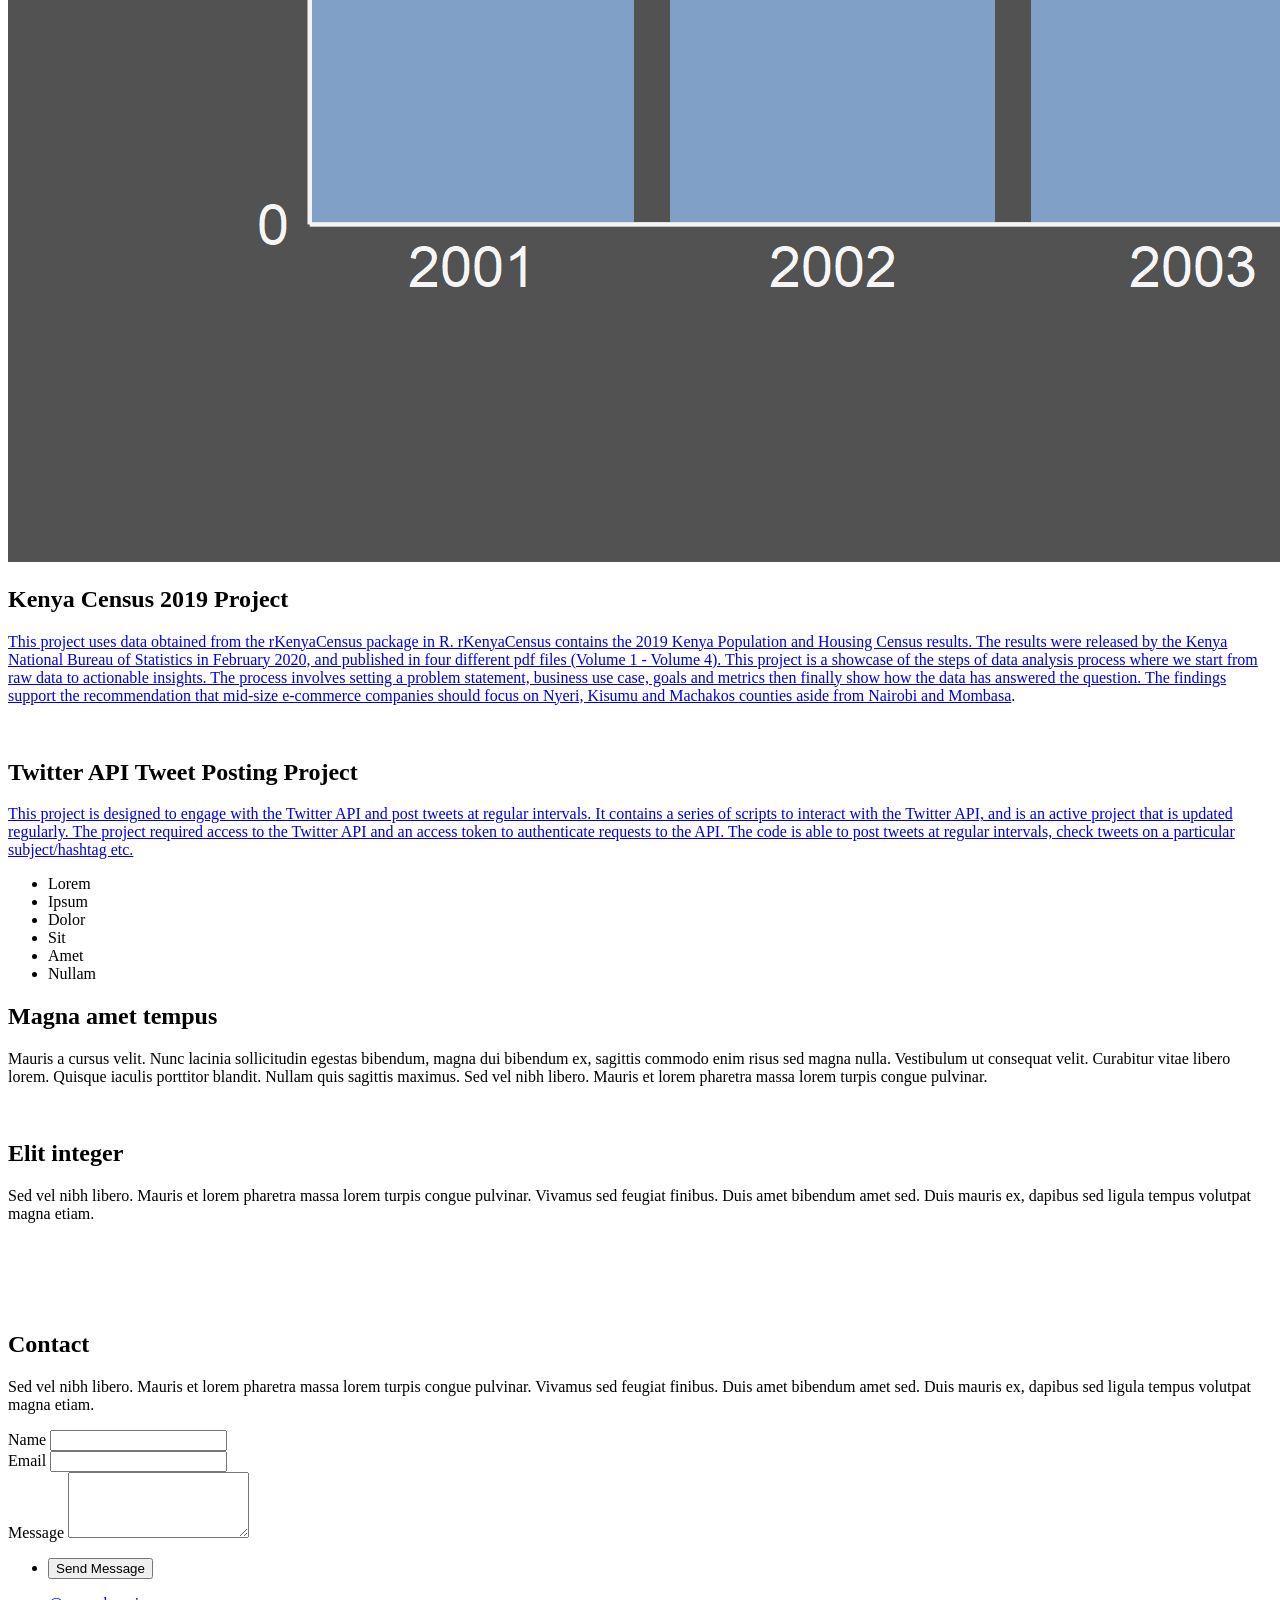
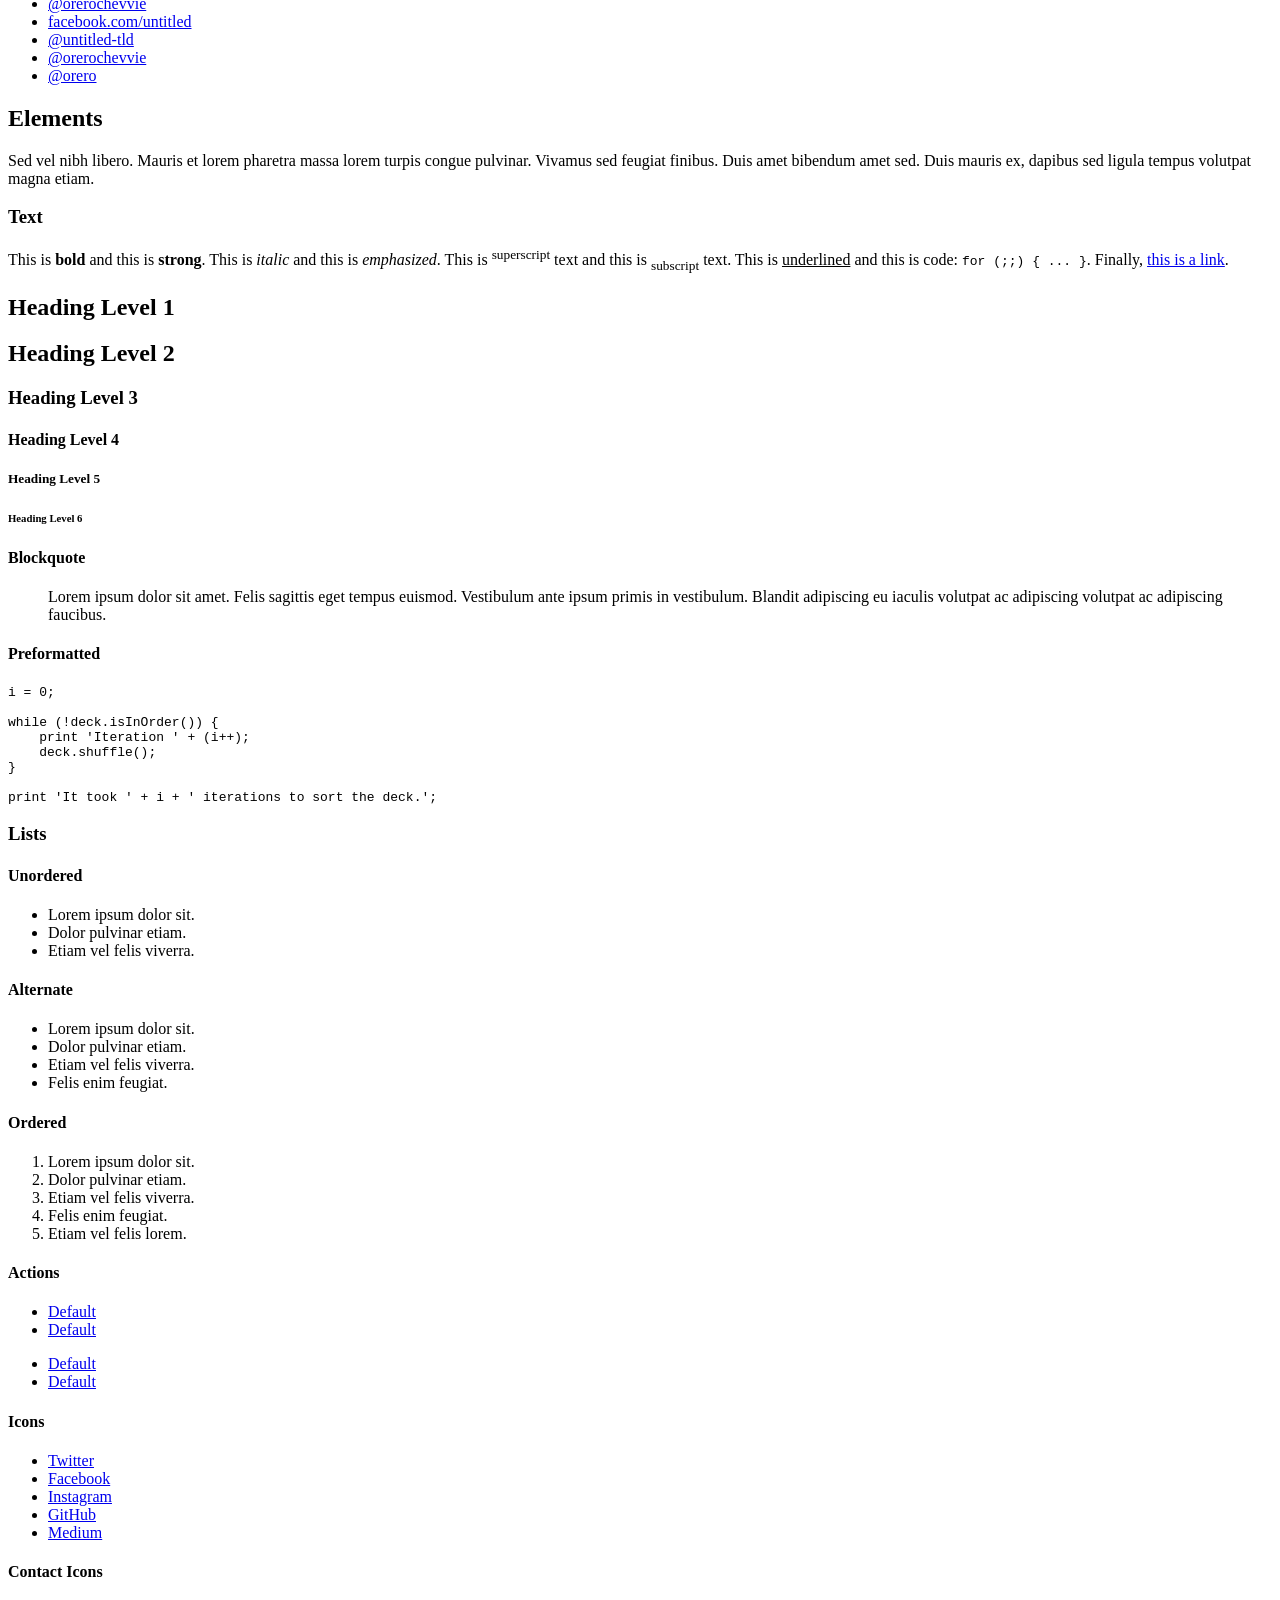
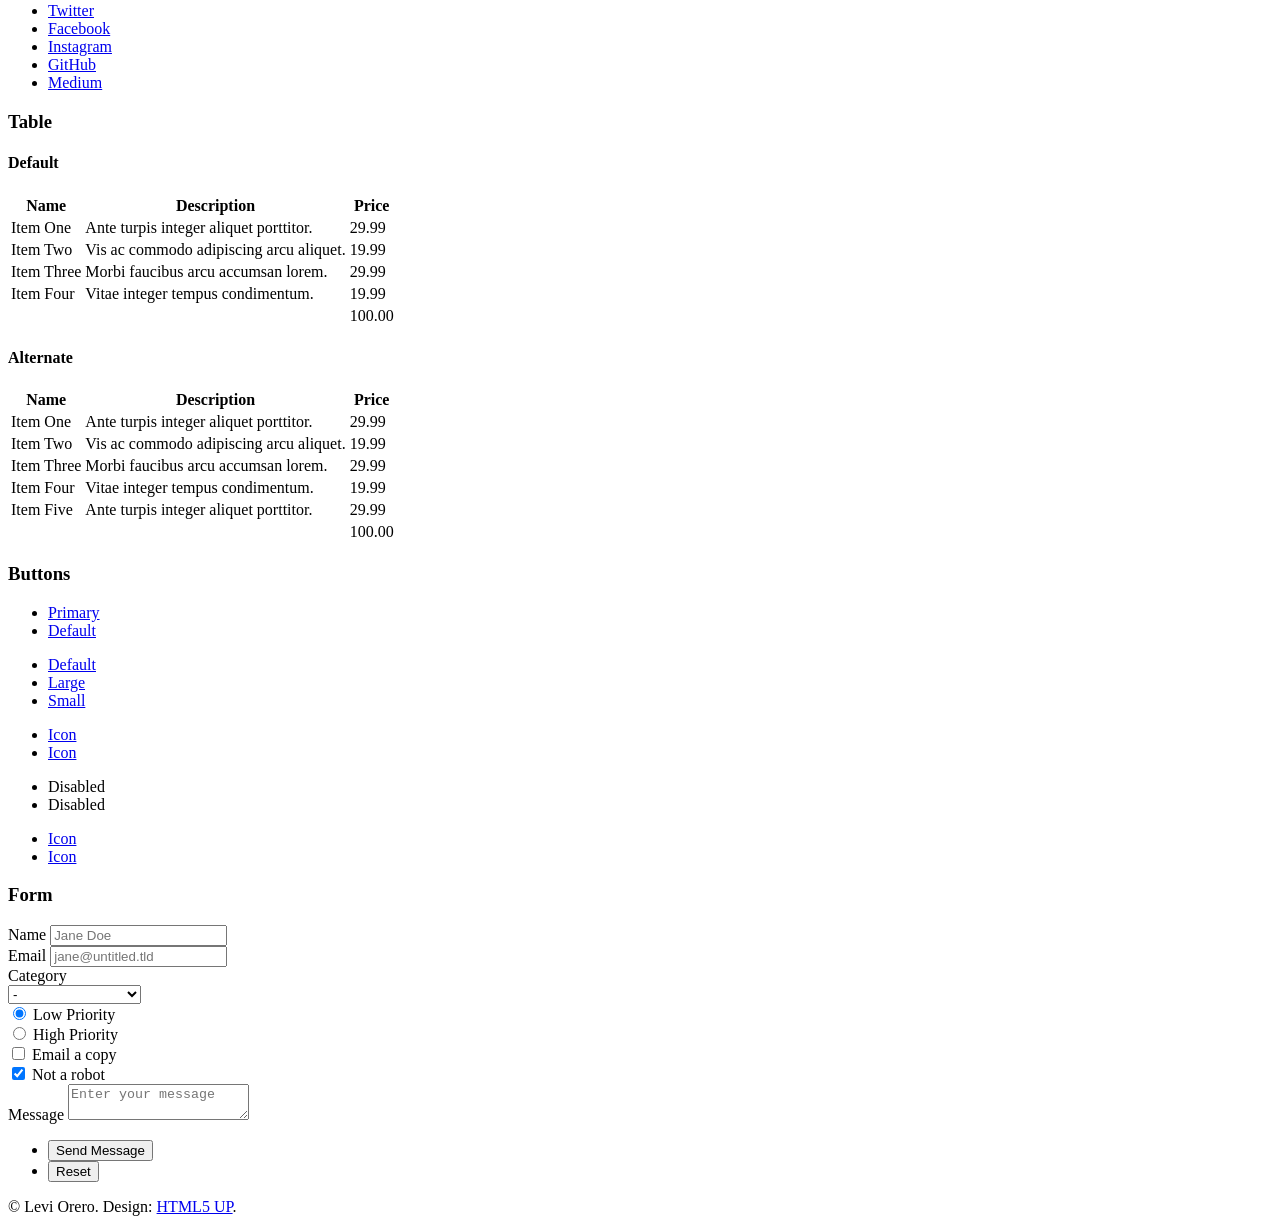
==== commit 69b4c617: "update links social" ====
--- a/index.html
+++ b/index.html
@@ -128,11 +128,11 @@
 									</div>
 									<div class="span-1-5">
 										<ul class="contact-icons color1">
-											<li class="icon brands fa-twitter"><a href="#">@untitled-tld</a></li>
+											<li class="icon brands fa-twitter"><a href="https://www.twitter.com/orerochevvie">@orerochevvie</a></li>
 											<li class="icon brands fa-facebook-f"><a href="#">facebook.com/untitled</a></li>
 											<li class="icon brands fa-snapchat-ghost"><a href="#">@untitled-tld</a></li>
-											<li class="icon brands fa-instagram"><a href="#">@untitled-tld</a></li>
-											<li class="icon brands fa-medium-m"><a href="#">medium.com/untitled</a></li>
+											<li class="icon brands fa-instagram"><a href="https://www.instagram.com/orerochevvie">@orerochevvie</a></li>
+											<li class="icon brands fa-linkedin"><a href="https://www.linkedin.com/in/orero1/">@orero</a></li>
 										</ul>
 									</div>
 								</div>
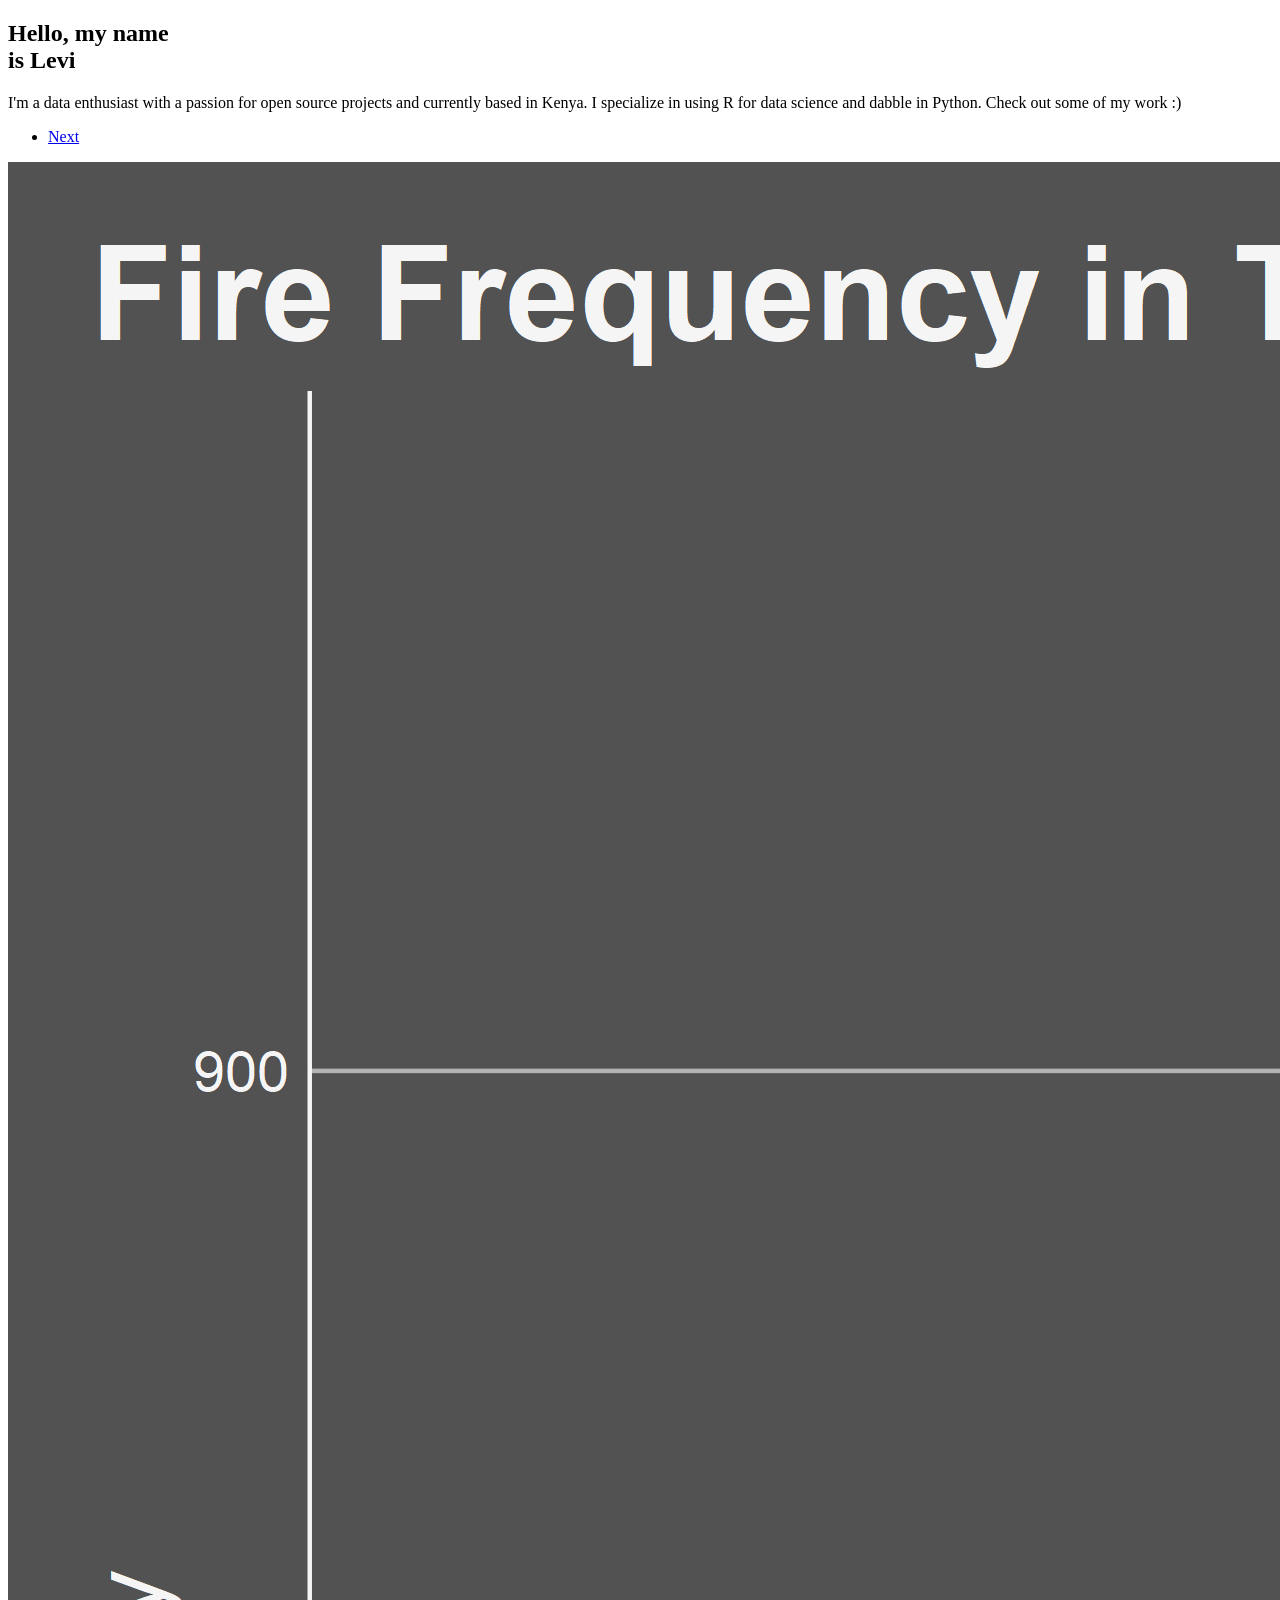
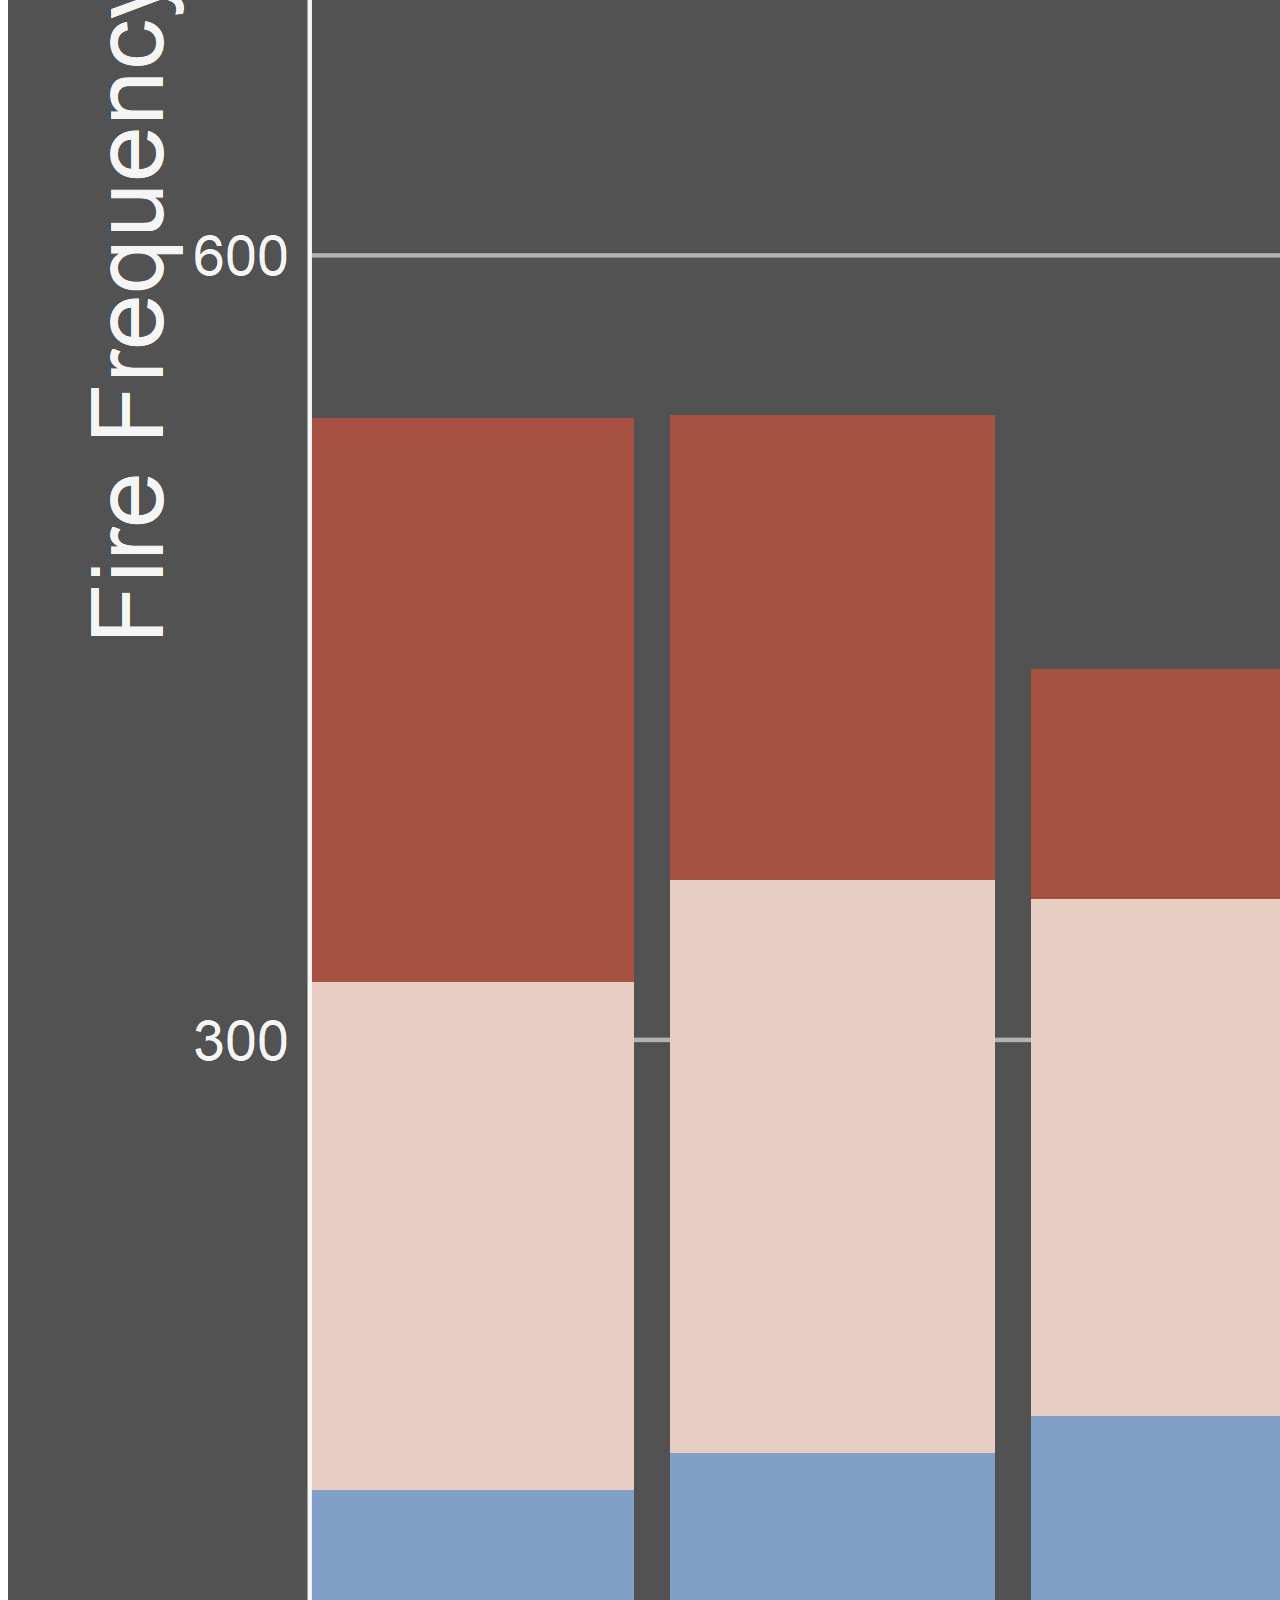
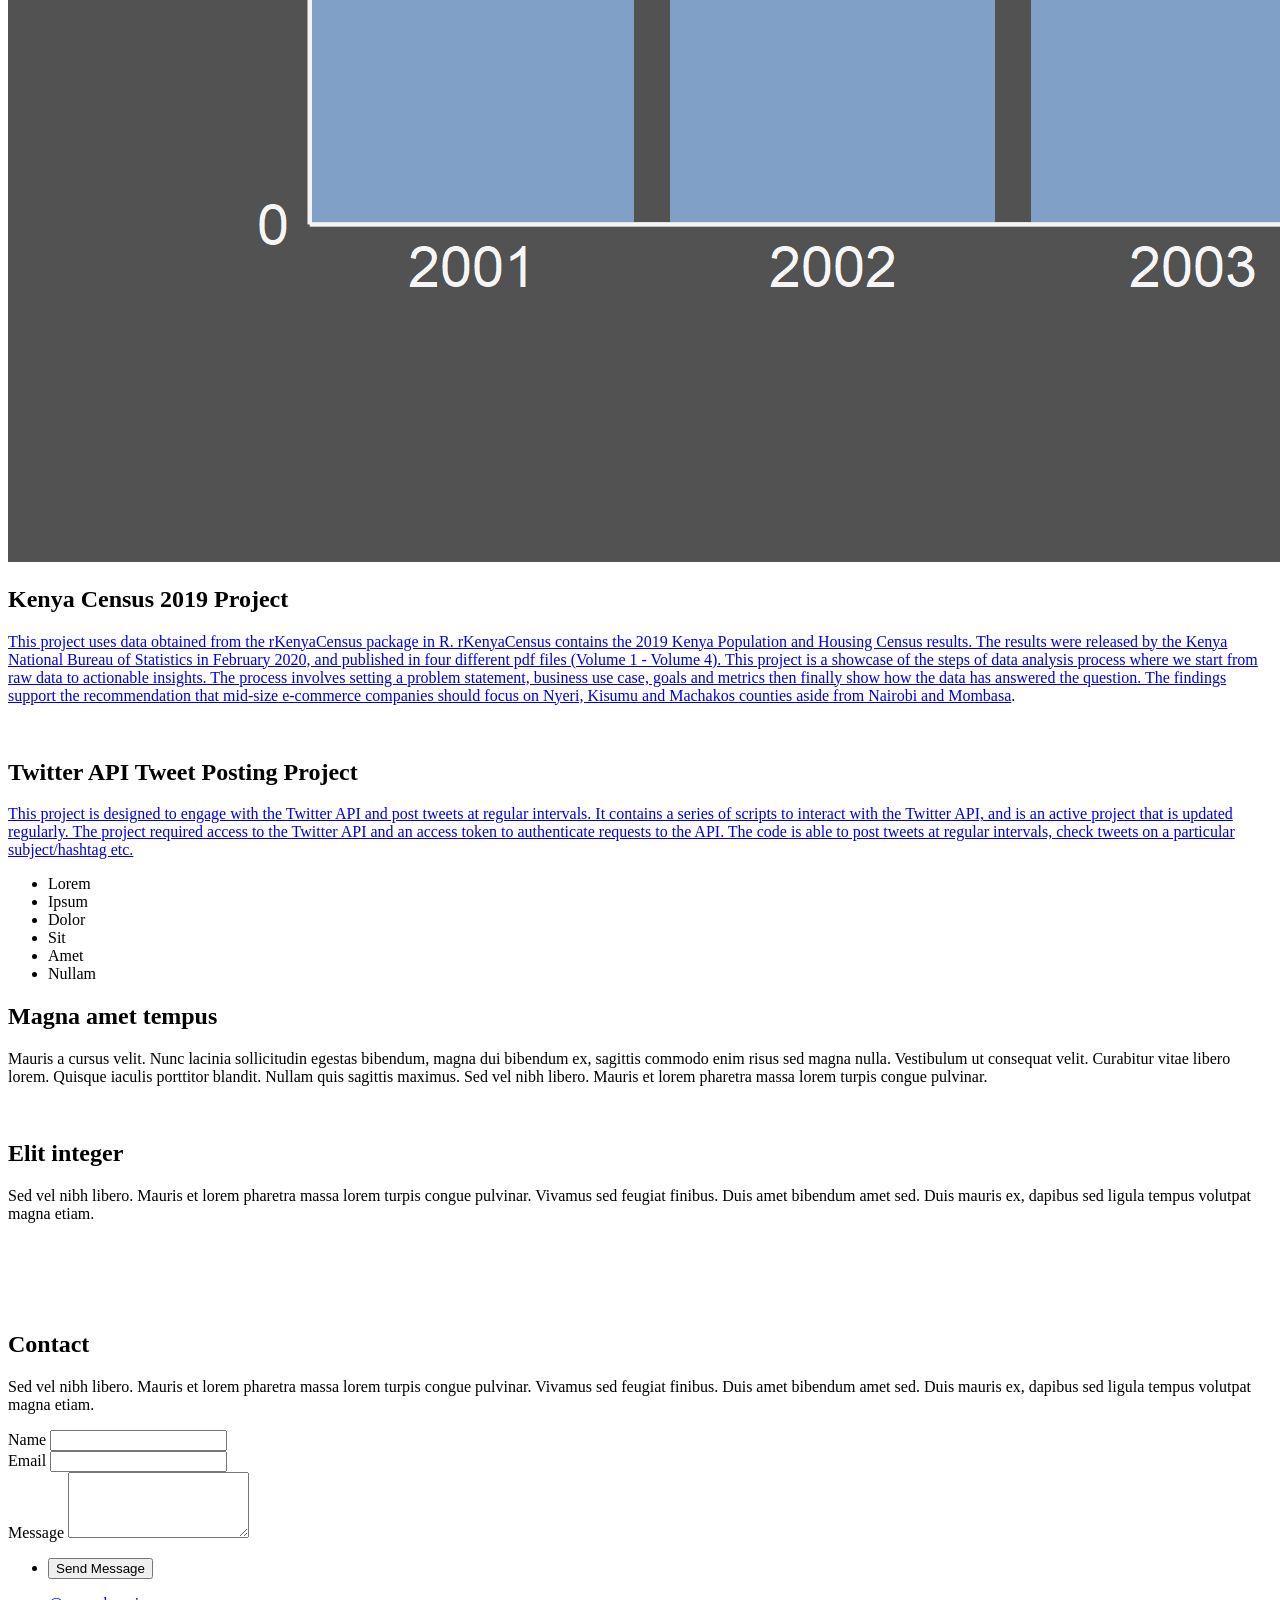
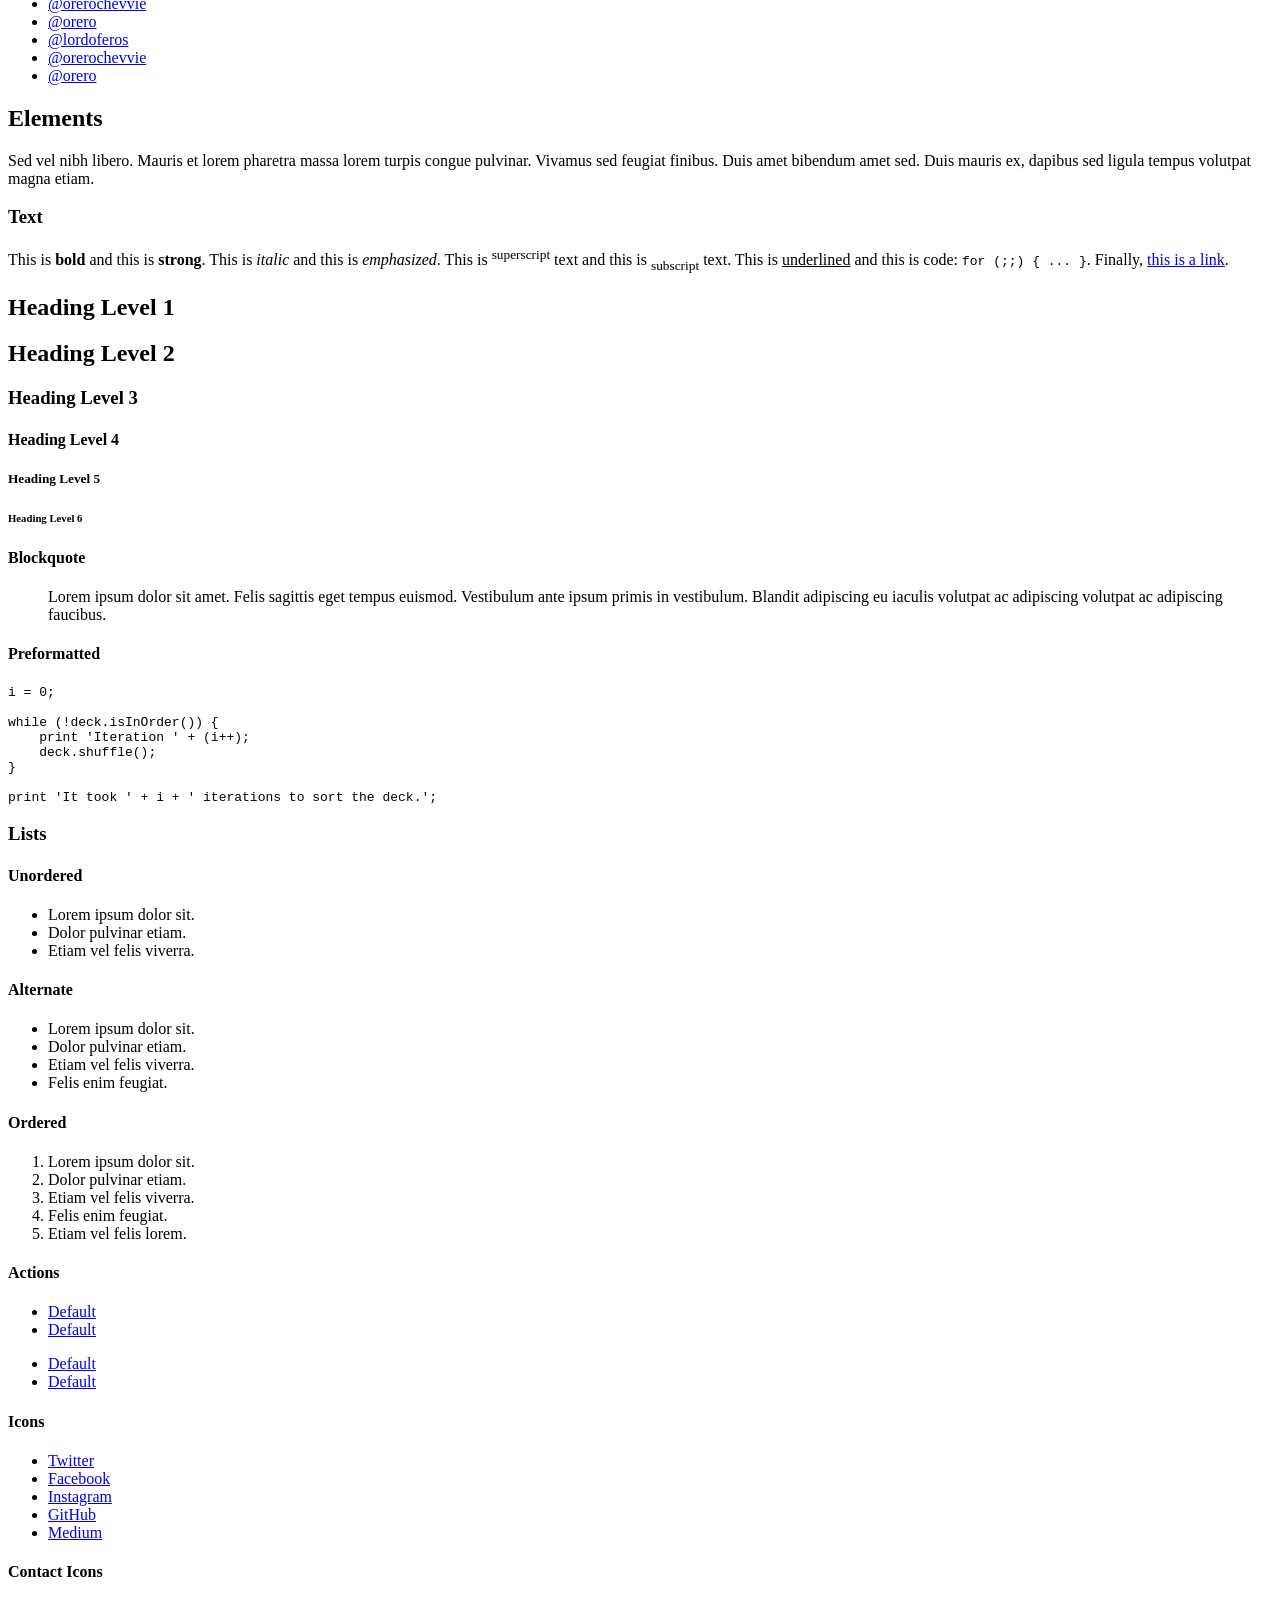
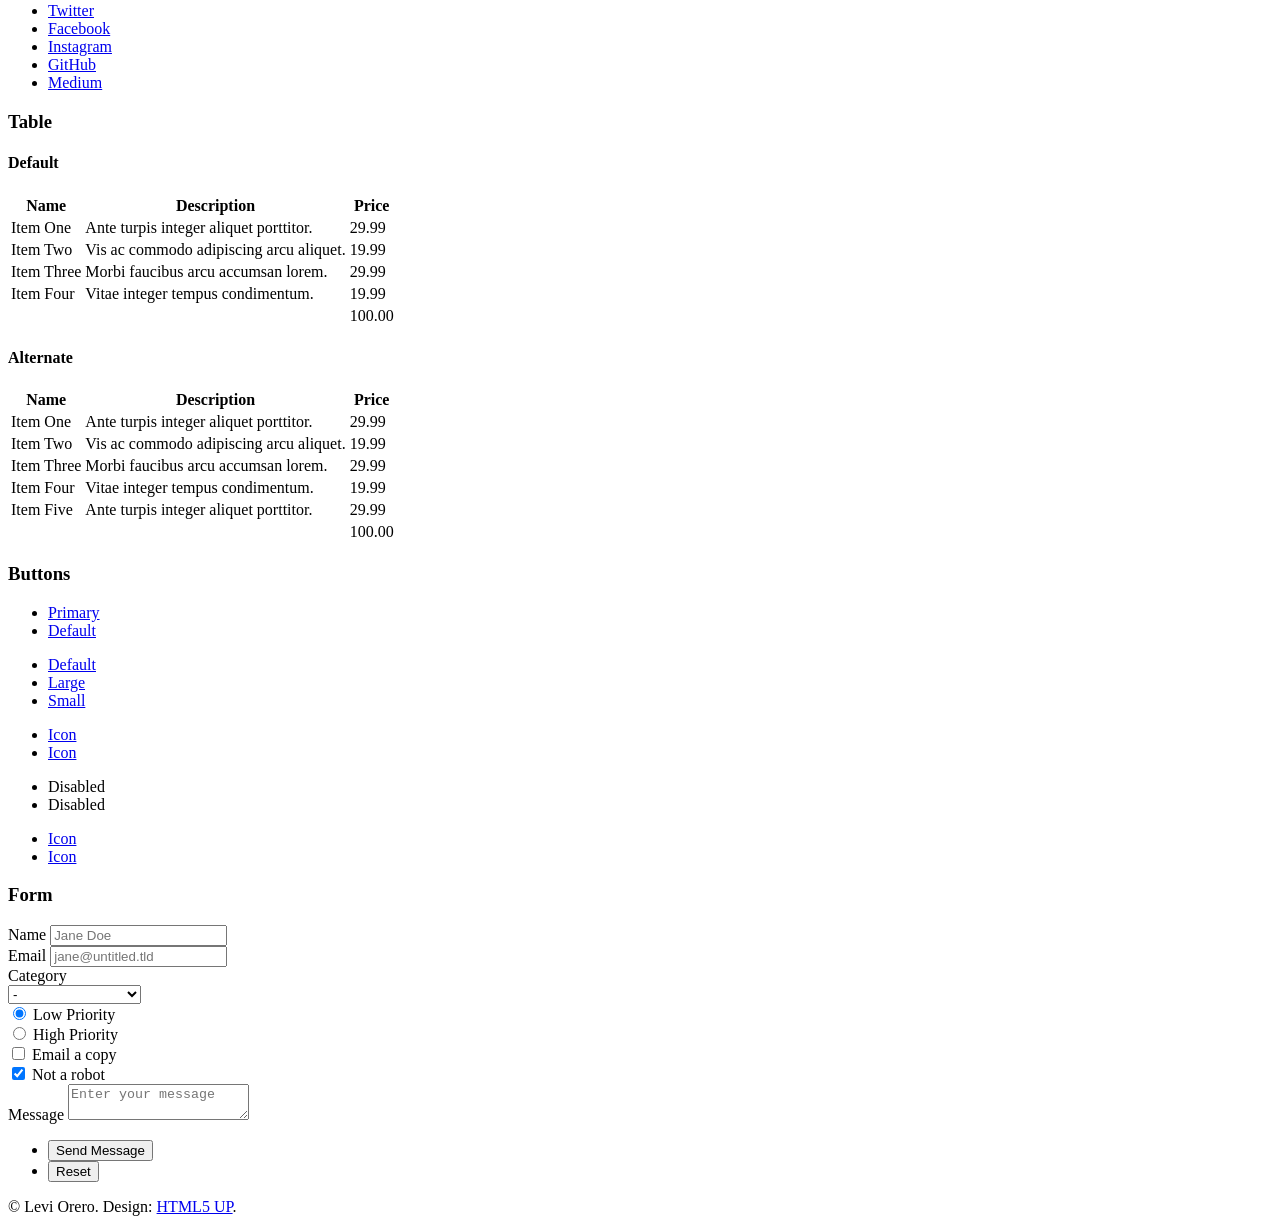
==== commit e8cff16b: "update socials 2" ====
--- a/index.html
+++ b/index.html
@@ -129,8 +129,8 @@
 									<div class="span-1-5">
 										<ul class="contact-icons color1">
 											<li class="icon brands fa-twitter"><a href="https://www.twitter.com/orerochevvie">@orerochevvie</a></li>
-											<li class="icon brands fa-facebook-f"><a href="#">facebook.com/untitled</a></li>
-											<li class="icon brands fa-snapchat-ghost"><a href="#">@untitled-tld</a></li>
+											<li class="icon brands fa-kaggle"><a href="https://www.kaggle.com/galleria">@orero</a></li>
+											<li class="icon brands fa-github"><a href="https://www.github.com/lordoferos">@lordoferos</a></li>
 											<li class="icon brands fa-instagram"><a href="https://www.instagram.com/orerochevvie">@orerochevvie</a></li>
 											<li class="icon brands fa-linkedin"><a href="https://www.linkedin.com/in/orero1/">@orero</a></li>
 										</ul>
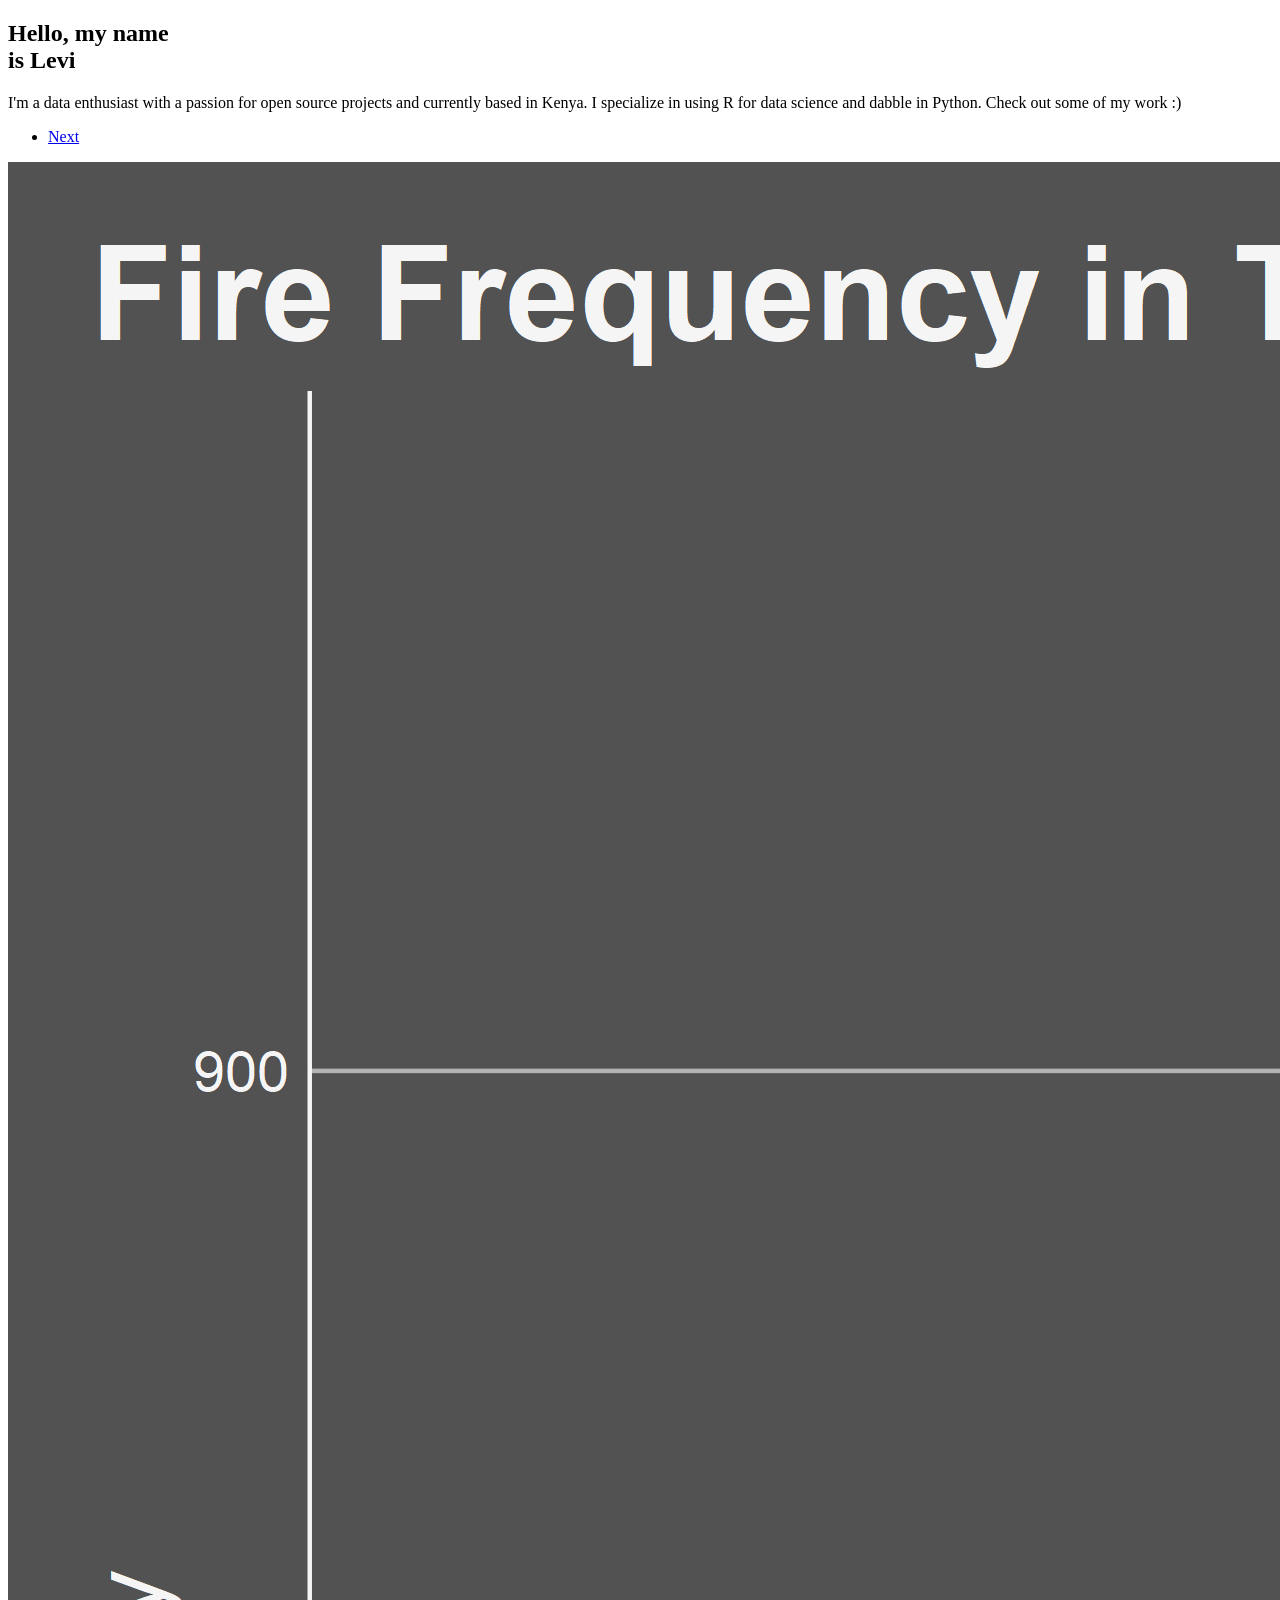
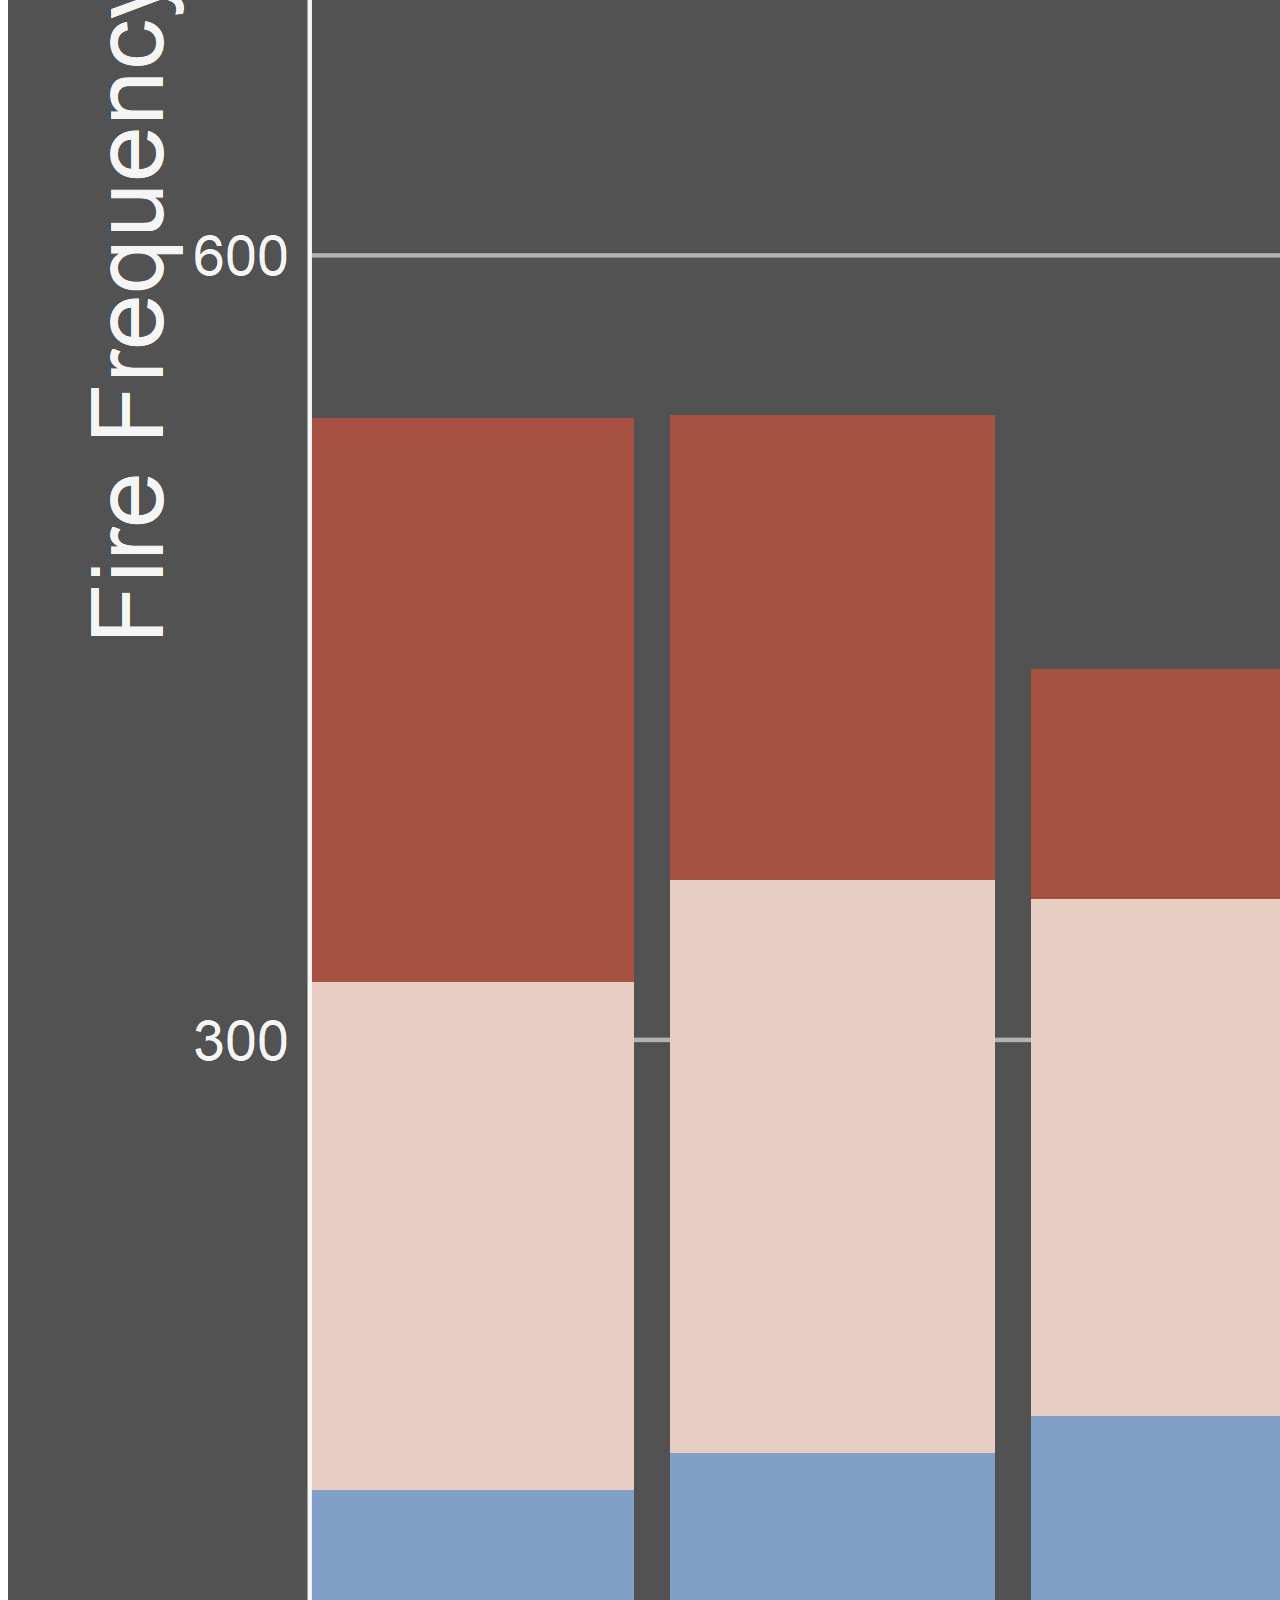
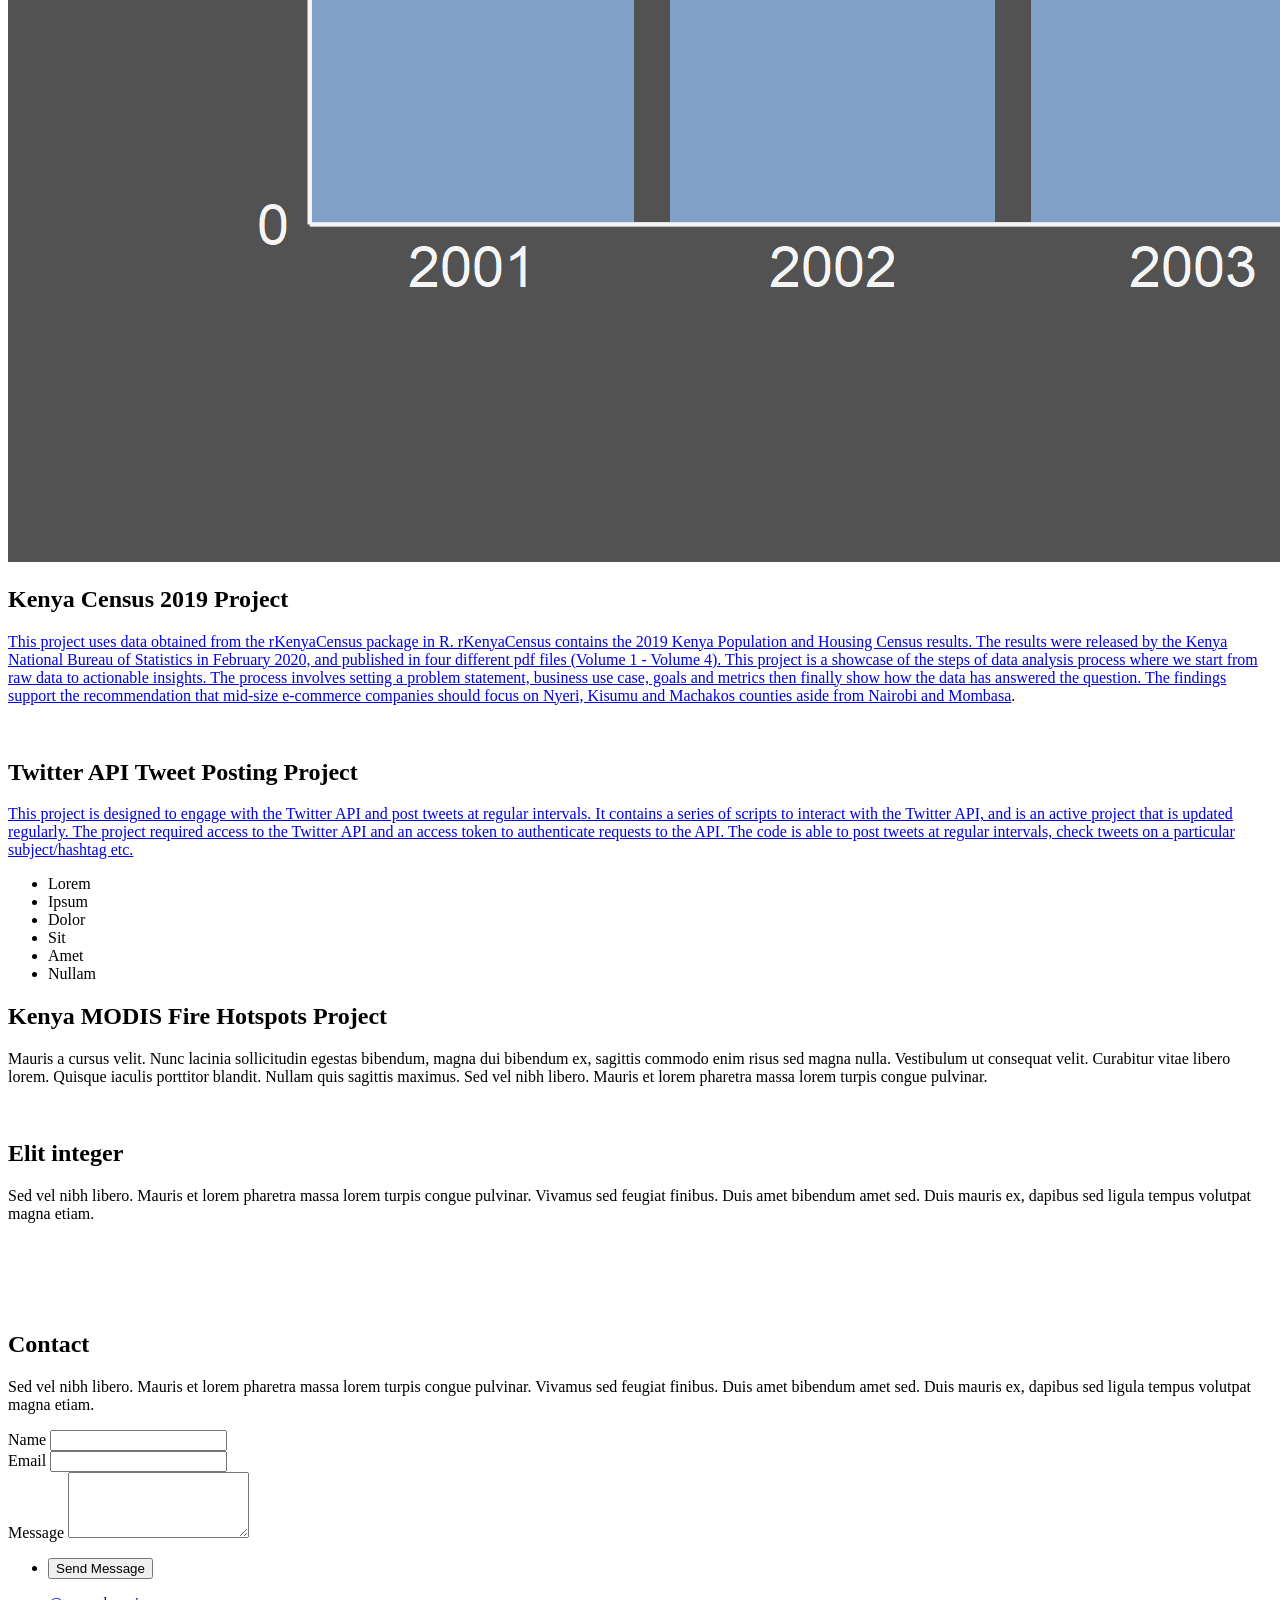
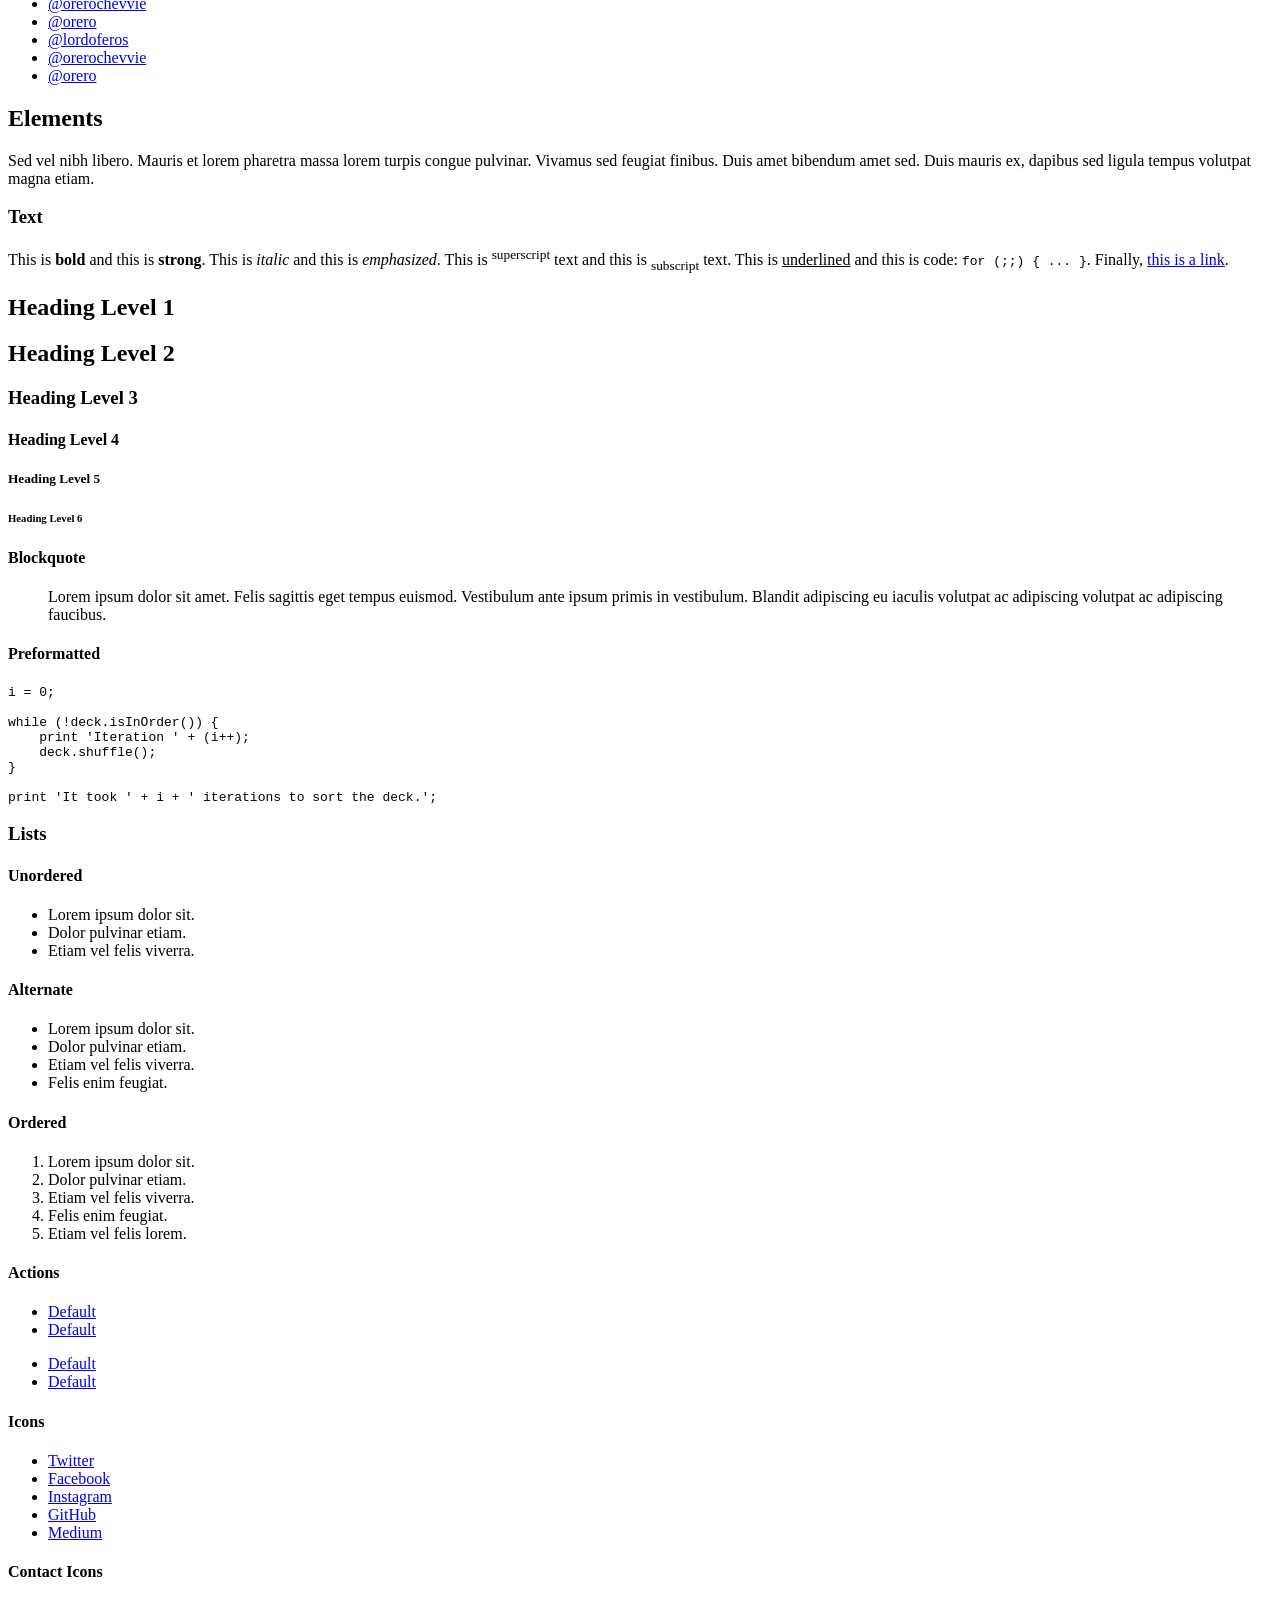
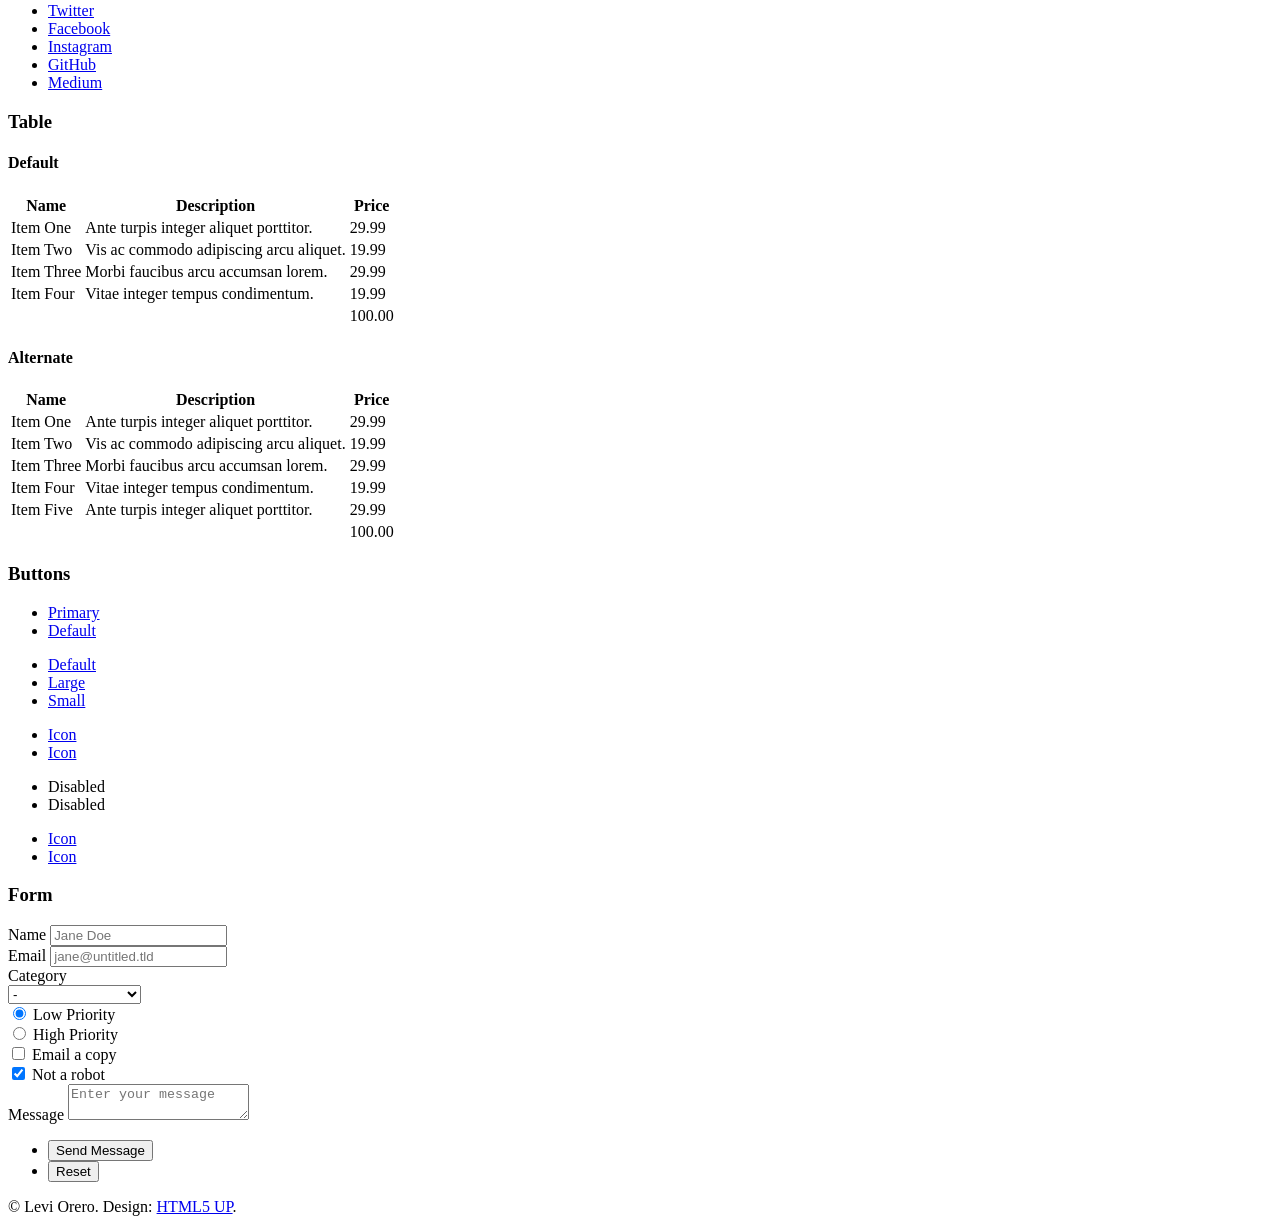
==== commit b6f91711: "update new project" ====
--- a/index.html
+++ b/index.html
@@ -67,7 +67,7 @@
 						<!-- Panel (Spotlight) -->
 							<section class="panel spotlight large left">
 								<div class="content span-5">
-									<h2 class="major">Magna amet tempus</h2>
+									<h2 class="major">Kenya MODIS Fire Hotspots Project</h2>
 									<p>Mauris a cursus velit. Nunc lacinia sollicitudin egestas bibendum, magna dui bibendum ex, sagittis commodo enim risus sed magna nulla. Vestibulum ut consequat velit. Curabitur vitae libero lorem. Quisque iaculis porttitor blandit. Nullam quis sagittis maximus. Sed vel nibh libero. Mauris et lorem pharetra massa lorem turpis congue pulvinar.</p>
 								</div>
 								<div class="image filtered tinted" data-position="top right">
@@ -130,7 +130,7 @@
 										<ul class="contact-icons color1">
 											<li class="icon brands fa-twitter"><a href="https://www.twitter.com/orerochevvie">@orerochevvie</a></li>
 											<li class="icon brands fa-kaggle"><a href="https://www.kaggle.com/galleria">@orero</a></li>
-											<li class="icon brands fa-github"><a href="https://www.github.com/lordoferos">@lordoferos</a></li>
+											<li class="icon brands fa-github-f"><a href="https://www.github.com/lordoferos">@lordoferos</a></li>
 											<li class="icon brands fa-instagram"><a href="https://www.instagram.com/orerochevvie">@orerochevvie</a></li>
 											<li class="icon brands fa-linkedin"><a href="https://www.linkedin.com/in/orero1/">@orero</a></li>
 										</ul>
@@ -421,4 +421,4 @@
 			<script src="assets/js/main.js"></script>
 
 	</body>
-</html>+</html>
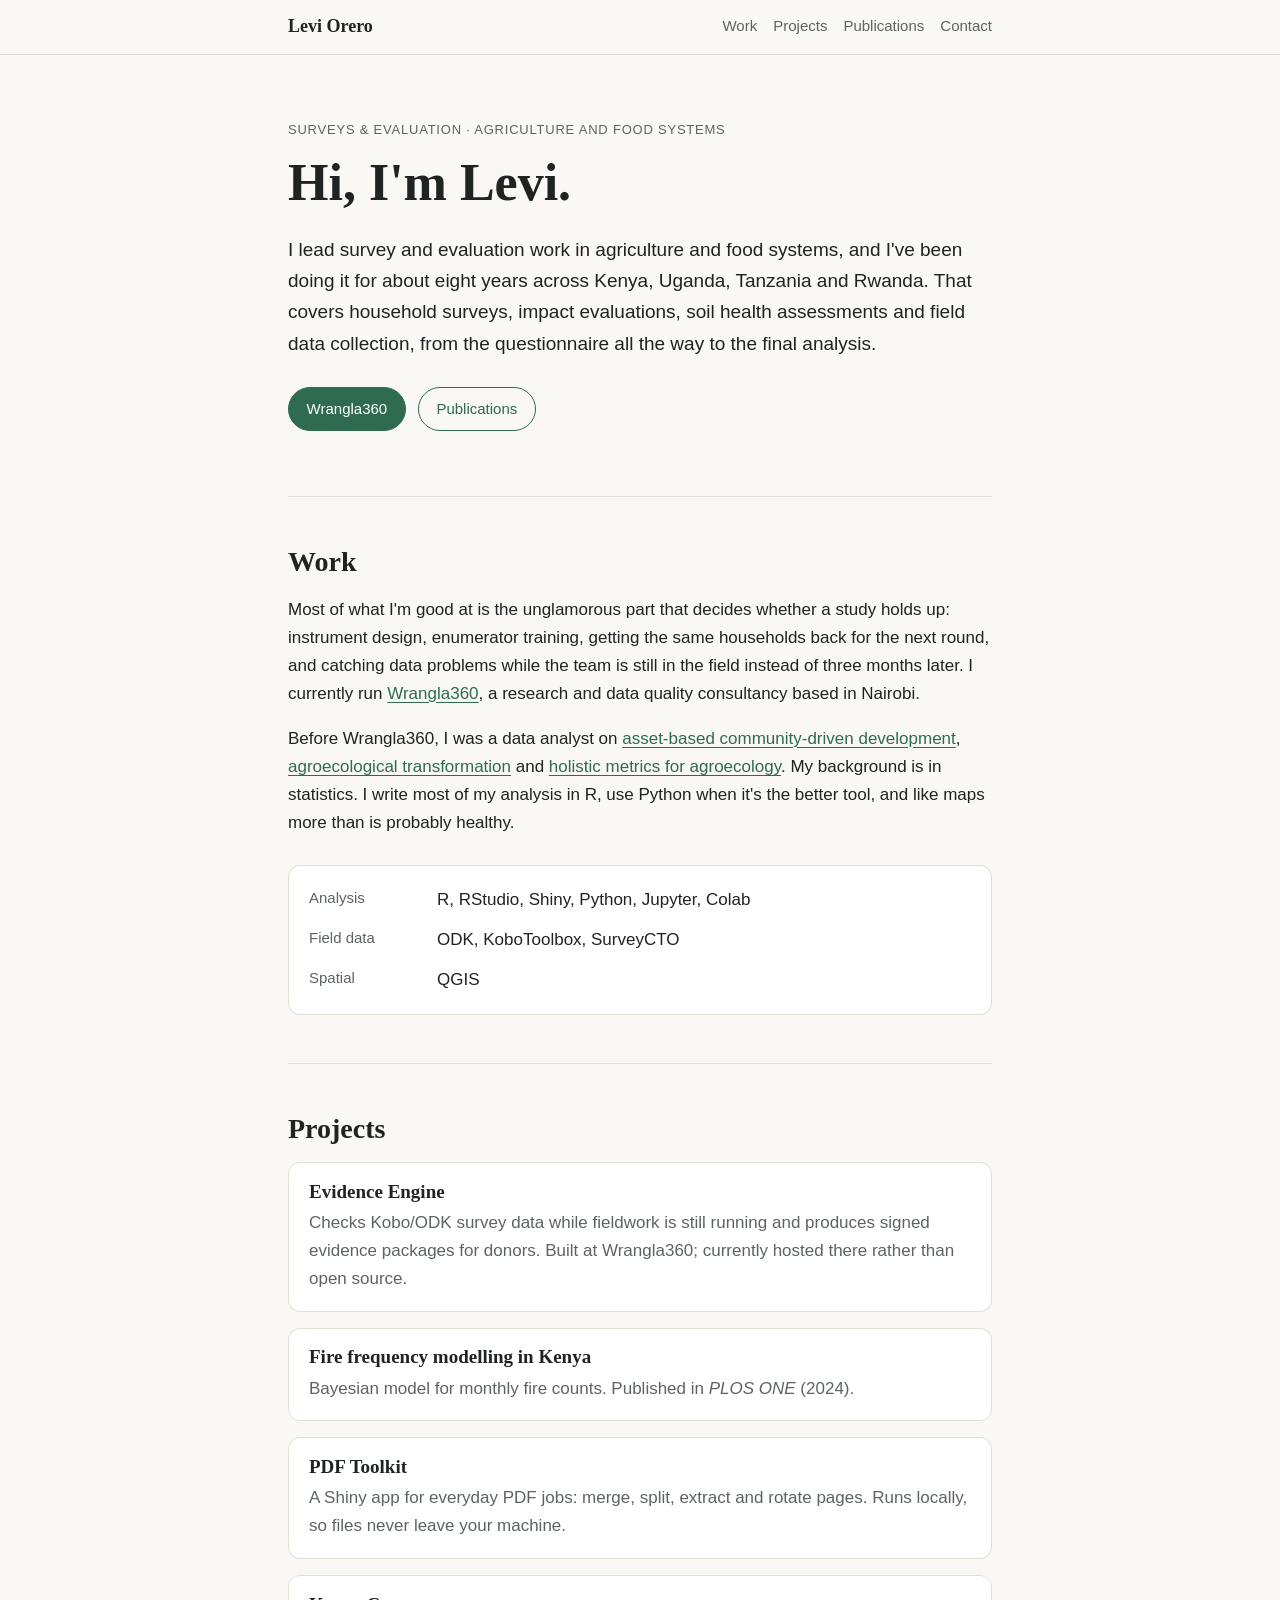
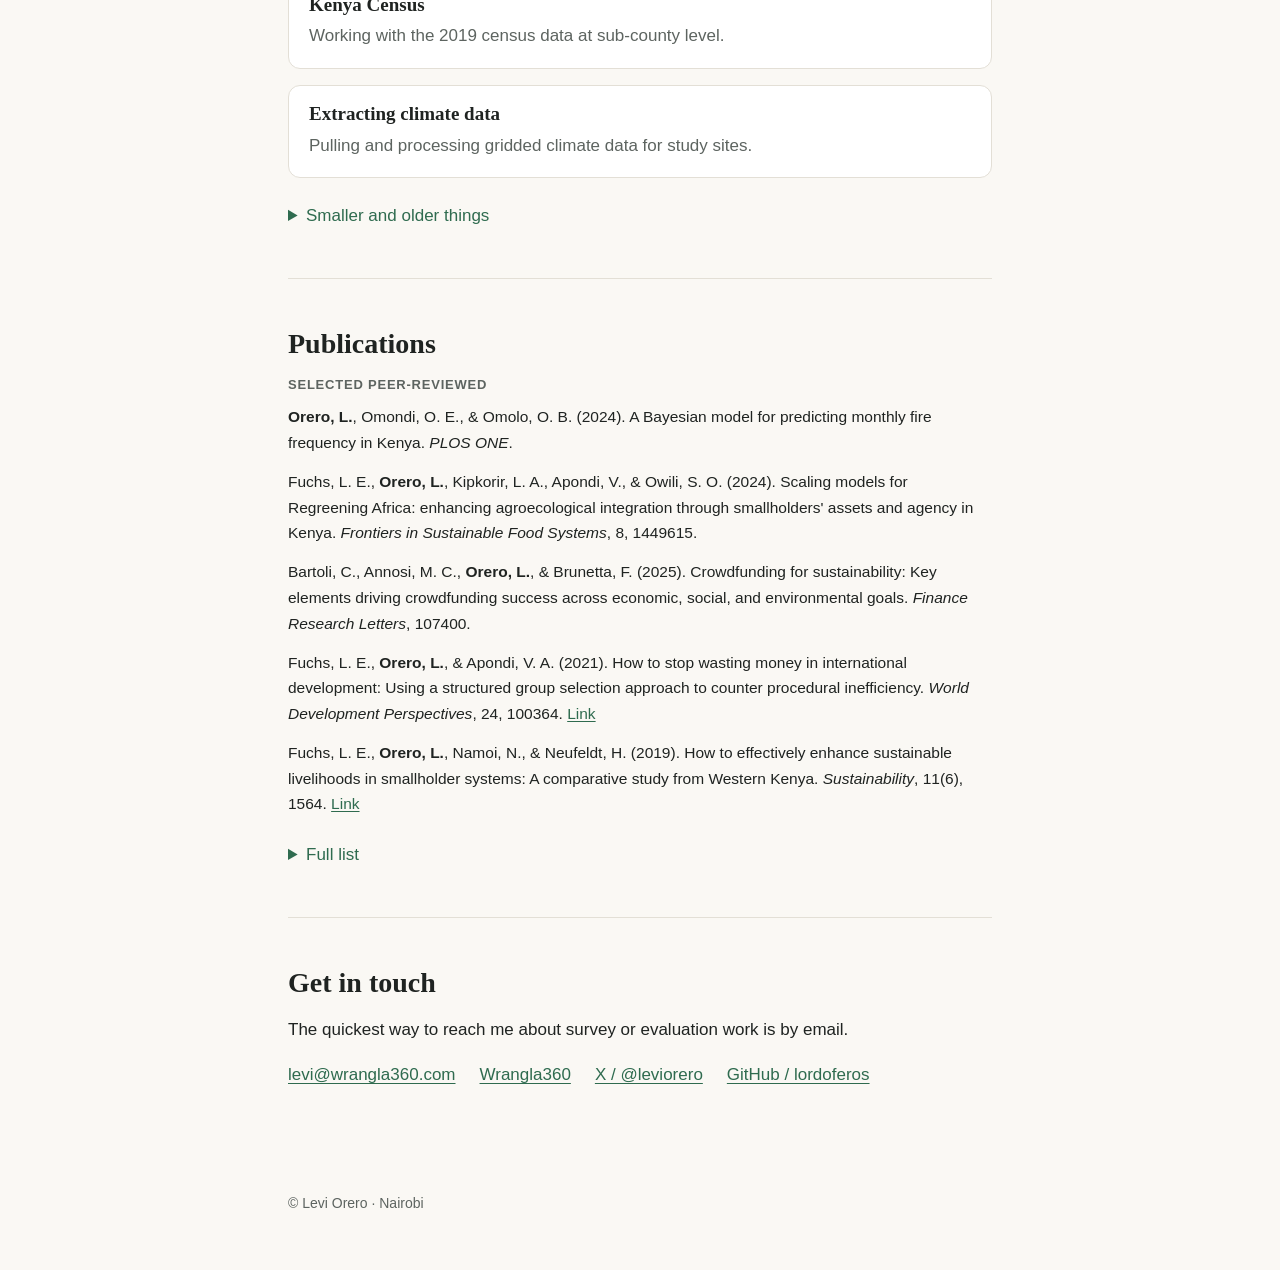
==== commit fa548211: "Replace the Ethereal template with the rebuilt single-page site" ====
--- a/index.html
+++ b/index.html
@@ -1,424 +1,146 @@
-<!DOCTYPE HTML>
-<!--
-	Ethereal by HTML5 UP
-	html5up.net | @ajlkn
-	Free for personal and commercial use under the CCA 3.0 license (html5up.net/license)
--->
-<html>
-	<head>
-		<title>Levi Orero</title>
-		<meta charset="utf-8" />
-		<meta name="viewport" content="width=device-width, initial-scale=1, user-scalable=no" />
-		<link rel="stylesheet" href="assets/css/main.css" />
-		<noscript><link rel="stylesheet" href="assets/css/noscript.css" /></noscript>
-	</head>
-	<body class="is-preload">
+<!DOCTYPE html>
+<html lang="en">
+<head>
+	<meta charset="utf-8" />
+	<meta name="viewport" content="width=device-width, initial-scale=1" />
+	<title>Levi Orero</title>
+	<meta name="description" content="Levi Orero leads survey and evaluation work in agriculture and food systems across East Africa, and runs Wrangla360, a research and data quality consultancy in Nairobi." />
+	<link rel="stylesheet" href="style.css" />
+</head>
+<body>
+	<header class="site-header">
+		<div class="wrap">
+			<a class="name" href="#top">Levi Orero</a>
+			<nav>
+				<a href="#work">Work</a>
+				<a href="#projects">Projects</a>
+				<a href="#publications">Publications</a>
+				<a href="#contact">Contact</a>
+			</nav>
+		</div>
+	</header>
 
-		<!-- Page Wrapper -->
-			<div id="page-wrapper">
+	<main id="top" class="wrap">
+		<section class="intro">
+			<p class="eyebrow">Surveys &amp; evaluation · Agriculture and food systems</p>
+			<h1>Hi, I'm Levi.</h1>
+			<p class="lead">I lead survey and evaluation work in agriculture and food systems, and I've been doing it for about eight years across Kenya, Uganda, Tanzania and Rwanda. That covers household surveys, impact evaluations, soil health assessments and field data collection, from the questionnaire all the way to the final analysis.</p>
+			<p class="actions">
+				<a class="button primary" href="https://wrangla360.com">Wrangla360</a>
+				<a class="button" href="#publications">Publications</a>
+			</p>
+		</section>
 
-				<!-- Wrapper -->
-					<div id="wrapper">
+		<section id="work">
+			<h2>Work</h2>
+			<p>Most of what I'm good at is the unglamorous part that decides whether a study holds up: instrument design, enumerator training, getting the same households back for the next round, and catching data problems while the team is still in the field instead of three months later. I currently run <a href="https://wrangla360.com">Wrangla360</a>, a research and data quality consultancy based in Nairobi.</p>
+			<p>Before Wrangla360, I was a data analyst on <a href="https://www.cifor-icraf.org/abcd/">asset-based community-driven development</a>, <a href="https://www.cgiar.org/initiative/agroecology/">agroecological transformation</a> and <a href="https://www.cgiar.org/news-events/news/the-measure-of-agroecology/">holistic metrics for agroecology</a>. My background is in statistics. I write most of my analysis in R, use Python when it's the better tool, and like maps more than is probably healthy.</p>
 
-						<!-- Panel (Banner) -->
-							<section class="panel banner right">
-								<div class="content color0 span-3-75">
-									<h1 class="major">Hello, my name<br />
-									is Levi</h1>
-									<p>I'm a data enthusiast with a passion for open source projects and currently based in Kenya. I specialize in using R for data science and dabble in Python. Check out some of my work :)</p>
-									<ul class="actions">
-										<li><a href="#first" class="button primary color1 circle icon solid fa-angle-right">Next</a></li>
-									</ul>
-								</div>
-								<div class="image filtered span-1-75" data-position="25% 25%">
-									<img src="images/gambia_freq2.png" alt="" />
-								</div>
-							</section>
+			<dl class="toolbox">
+				<div><dt>Analysis</dt><dd>R, RStudio, Shiny, Python, Jupyter, Colab</dd></div>
+				<div><dt>Field data</dt><dd>ODK, KoboToolbox, SurveyCTO</dd></div>
+				<div><dt>Spatial</dt><dd>QGIS</dd></div>
+			</dl>
+		</section>
 
-						<!-- Panel (Spotlight) -->
-							<section class="panel spotlight medium right" id="first">
-								<div class="content span-7">
-									<h2 class="major">Kenya Census 2019 Project</h2>
-									<p> <a href = "https://github.com/lordoferos/kenya_census" >This project uses data obtained from the rKenyaCensus package in R. rKenyaCensus contains the 2019 Kenya Population and Housing Census results. The results were released by the Kenya National Bureau of Statistics in February 2020, and published in four different pdf files (Volume 1 - Volume 4). This project is a showcase of the steps of data analysis process where we start from raw data to actionable insights. The process involves setting a problem statement, business use case, goals and metrics then finally show how the data has answered the question. The findings support the recommendation that mid-size e-commerce companies should focus on Nyeri, Kisumu and Machakos counties aside from Nairobi and Mombasa</a>.</p>
-								</div>
-								<div class="image filtered tinted" data-position="top left">
-									<img src="images/pic02.jpg" alt="" />
-								</div>
-							</section>
+		<section id="projects">
+			<h2>Projects</h2>
+			<ul class="cards">
+				<li>
+					<h3><a href="https://www.wrangla360.com">Evidence Engine</a></h3>
+					<p>Checks Kobo/ODK survey data while fieldwork is still running and produces signed evidence packages for donors. Built at Wrangla360; currently hosted there rather than open source.</p>
+				</li>
+				<li>
+					<h3><a href="https://github.com/Komondi/Modelling-fire-frequency-in-Kenya">Fire frequency modelling in Kenya</a></h3>
+					<p>Bayesian model for monthly fire counts. Published in <em>PLOS ONE</em> (2024).</p>
+				</li>
+				<li>
+					<h3><a href="https://github.com/lordoferos/pdf-app">PDF Toolkit</a></h3>
+					<p>A Shiny app for everyday PDF jobs: merge, split, extract and rotate pages. Runs locally, so files never leave your machine.</p>
+				</li>
+				<li>
+					<h3><a href="https://github.com/lordoferos/kenya_census">Kenya Census</a></h3>
+					<p>Working with the 2019 census data at sub-county level.</p>
+				</li>
+				<li>
+					<h3><a href="https://github.com/lordoferos/geo-spatial-analysis">Extracting climate data</a></h3>
+					<p>Pulling and processing gridded climate data for study sites.</p>
+				</li>
+			</ul>
+			<details>
+				<summary>Smaller and older things</summary>
+				<ul class="plain">
+					<li><a href="https://github.com/lordoferos/python-tweet-bot">Python tweeting bot</a></li>
+					<li><a href="https://github.com/lordoferos/rank_simulator">Post rank simulator</a></li>
+					<li><a href="https://github.com/lordoferos/tidy_tuesday32">Tidy Tuesday Week 32</a></li>
+					<li><a href="https://github.com/lordoferos/downloadcomics">Random Python projects</a></li>
+				</ul>
+			</details>
+		</section>
 
-						<!-- Panel -->
-							<section class="panel color1">
-								<div class="intro joined">
-									<h2 class="major">Twitter API Tweet Posting Project</h2>
-									<p> <a href = "https://github.com/lordoferos/python-tweet-bot">This project is designed to engage with the Twitter API and post tweets at regular intervals. It contains a series of scripts to interact with the Twitter API, and is an active project that is updated regularly. The project required access to the Twitter API and an access token to authenticate requests to the API. The code is able to post tweets at regular intervals, check tweets on a particular subject/hashtag etc.</a></p>
-								</div>
-								<div class="inner">
-									<ul class="grid-icons three connected">
-										<li><span class="icon fa-gem"><span class="label">Lorem</span></span></li>
-										<li><span class="icon solid fa-camera-retro"><span class="label">Ipsum</span></span></li>
-										<li><span class="icon solid fa-cog"><span class="label">Dolor</span></span></li>
-										<li><span class="icon solid fa-paper-plane"><span class="label">Sit</span></span></li>
-										<li><span class="icon solid fa-chart-bar"><span class="label">Amet</span></span></li>
-										<li><span class="icon solid fa-code"><span class="label">Nullam</span></span></li>
-									</ul>
-								</div>
-							</section>
+		<section id="publications">
+			<h2>Publications</h2>
+			<h3 class="sub">Selected peer-reviewed</h3>
+			<ul class="pubs">
+				<li><strong>Orero, L.</strong>, Omondi, O. E., &amp; Omolo, O. B. (2024). A Bayesian model for predicting monthly fire frequency in Kenya. <em>PLOS ONE</em>.</li>
+				<li>Fuchs, L. E., <strong>Orero, L.</strong>, Kipkorir, L. A., Apondi, V., &amp; Owili, S. O. (2024). Scaling models for Regreening Africa: enhancing agroecological integration through smallholders' assets and agency in Kenya. <em>Frontiers in Sustainable Food Systems</em>, 8, 1449615.</li>
+				<li>Bartoli, C., Annosi, M. C., <strong>Orero, L.</strong>, &amp; Brunetta, F. (2025). Crowdfunding for sustainability: Key elements driving crowdfunding success across economic, social, and environmental goals. <em>Finance Research Letters</em>, 107400.</li>
+				<li>Fuchs, L. E., <strong>Orero, L.</strong>, &amp; Apondi, V. A. (2021). How to stop wasting money in international development: Using a structured group selection approach to counter procedural inefficiency. <em>World Development Perspectives</em>, 24, 100364. <a href="https://www.sciencedirect.com/science/article/pii/S2452292921000801">Link</a></li>
+				<li>Fuchs, L. E., <strong>Orero, L.</strong>, Namoi, N., &amp; Neufeldt, H. (2019). How to effectively enhance sustainable livelihoods in smallholder systems: A comparative study from Western Kenya. <em>Sustainability</em>, 11(6), 1564. <a href="https://www.mdpi.com/2071-1050/11/6/1564">Link</a></li>
+			</ul>
 
-						<!-- Panel (Spotlight) -->
-							<section class="panel spotlight large left">
-								<div class="content span-5">
-									<h2 class="major">Kenya MODIS Fire Hotspots Project</h2>
-									<p>Mauris a cursus velit. Nunc lacinia sollicitudin egestas bibendum, magna dui bibendum ex, sagittis commodo enim risus sed magna nulla. Vestibulum ut consequat velit. Curabitur vitae libero lorem. Quisque iaculis porttitor blandit. Nullam quis sagittis maximus. Sed vel nibh libero. Mauris et lorem pharetra massa lorem turpis congue pulvinar.</p>
-								</div>
-								<div class="image filtered tinted" data-position="top right">
-									<img src="images/pic03.jpg" alt="" />
-								</div>
-							</section>
+			<details>
+				<summary>Full list</summary>
 
-						<!-- Panel -->
-							<section class="panel">
-								<div class="intro color2">
-									<h2 class="major">Elit integer</h2>
-									<p>Sed vel nibh libero. Mauris et lorem pharetra massa lorem turpis congue pulvinar. Vivamus sed feugiat finibus. Duis amet bibendum amet sed. Duis mauris ex, dapibus sed ligula tempus volutpat magna etiam.</p>
-								</div>
-								<div class="gallery">
-									<div class="group span-3">
-										<a href="images/gallery/fulls/01.jpg" class="image filtered span-3" data-position="bottom"><img src="images/gallery/thumbs/01.jpg" alt="" /></a>
-										<a href="images/gallery/fulls/02.jpg" class="image filtered span-1-5" data-position="center"><img src="images/gallery/thumbs/02.jpg" alt="" /></a>
-										<a href="images/gallery/fulls/03.jpg" class="image filtered span-1-5" data-position="bottom"><img src="images/gallery/thumbs/03.jpg" alt="" /></a>
-									</div>
-									<a href="images/gallery/fulls/04.jpg" class="image filtered span-2-5" data-position="top"><img src="images/gallery/thumbs/04.jpg" alt="" /></a>
-									<div class="group span-4-5">
-										<a href="images/gallery/fulls/05.jpg" class="image filtered span-3" data-position="top"><img src="images/gallery/thumbs/05.jpg" alt="" /></a>
-										<a href="images/gallery/fulls/06.jpg" class="image filtered span-1-5" data-position="center"><img src="images/gallery/thumbs/06.jpg" alt="" /></a>
-										<a href="images/gallery/fulls/07.jpg" class="image filtered span-1-5" data-position="bottom"><img src="images/gallery/thumbs/07.jpg" alt="" /></a>
-										<a href="images/gallery/fulls/08.jpg" class="image filtered span-3" data-position="top"><img src="images/gallery/thumbs/08.jpg" alt="" /></a>
-									</div>
-									<a href="images/gallery/fulls/09.jpg" class="image filtered span-2-5" data-position="right"><img src="images/gallery/thumbs/09.jpg" alt="" /></a>
-								</div>
-							</section>
+				<h3 class="sub">Journal articles and book chapters</h3>
+				<ol class="pubs">
+					<li>Bartoli, C., <strong>Orero, L.</strong>, &amp; Brunetta, F. (2026). The role of blockchain technology in agrifood systems. In J. Sarkis (Ed.), <em>The Palgrave Handbook of Blockchain Technology for Business</em>. Palgrave Macmillan. <a href="https://doi.org/10.1007/978-3-031-76014-3_10-1">doi:10.1007/978-3-031-76014-3_10-1</a></li>
+					<li>Bartoli, C., Annosi, M. C., <strong>Orero, L.</strong>, &amp; Brunetta, F. (2025). Crowdfunding for sustainability: Key elements driving crowdfunding success across economic, social, and environmental goals. <em>Finance Research Letters</em>, 107400.</li>
+					<li><strong>Orero, L.</strong>, Omondi, O. E., &amp; Omolo, O. B. (2024). A Bayesian model for predicting monthly fire frequency in Kenya. <em>PLOS ONE</em>.</li>
+					<li>Fuchs, L. E., <strong>Orero, L.</strong>, Kipkorir, L. A., Apondi, V., &amp; Owili, S. O. (2024). Scaling models for Regreening Africa: enhancing agroecological integration through smallholders' assets and agency in Kenya. <em>Frontiers in Sustainable Food Systems</em>, 8, 1449615.</li>
+					<li>Obwocha, E. B., Ramisch, J. J., Duguma, L., &amp; <strong>Orero, L.</strong> (2022). The relationship between climate change, variability, and food security: Understanding the impacts and building resilient food systems in West Pokot County, Kenya. <em>Sustainability</em>, 14(2), 765. <a href="https://www.mdpi.com/2071-1050/14/2/765/pdf">PDF</a></li>
+					<li>Fuchs, L. E., <strong>Orero, L.</strong>, Ngoima, S., Kuyah, S., &amp; Neufeldt, H. (2022). Asset-based adaptation project promotes tree and shrub diversity and above-ground carbon stocks in smallholder agroforestry systems in Western Kenya. <a href="http://bitly.ws/rmND">Link</a></li>
+					<li>Fuchs, L. E., <strong>Orero, L.</strong>, &amp; Apondi, V. A. (2021). How to stop wasting money in international development: Using a structured group selection approach to counter procedural inefficiency. <em>World Development Perspectives</em>, 24, 100364. <a href="https://www.sciencedirect.com/science/article/pii/S2452292921000801">Link</a></li>
+					<li>Kamwilu, E., Duguma, L. A., &amp; <strong>Orero, L.</strong> (2021). The potentials and challenges of achieving sustainability through charcoal producer associations in Kenya: A missed opportunity? <em>Sustainability</em>, 13(4), 2288. <a href="https://www.mdpi.com/2071-1050/13/4/2288/pdf">PDF</a></li>
+					<li>Fuchs, L. E., <strong>Orero, L.</strong>, Namoi, N., &amp; Neufeldt, H. (2019). How to effectively enhance sustainable livelihoods in smallholder systems: A comparative study from Western Kenya. <em>Sustainability</em>, 11(6), 1564. <a href="https://www.mdpi.com/2071-1050/11/6/1564">Link</a></li>
+				</ol>
 
-						<!-- Panel -->
-							<section class="panel color4-alt">
-								<div class="intro color4">
-									<h2 class="major">Contact</h2>
-									<p>Sed vel nibh libero. Mauris et lorem pharetra massa lorem turpis congue pulvinar. Vivamus sed feugiat finibus. Duis amet bibendum amet sed. Duis mauris ex, dapibus sed ligula tempus volutpat magna etiam.</p>
-								</div>
-								<div class="inner columns divided">
-									<div class="span-3-25">
-										<form method="post" action="#">
-											<div class="fields">
-												<div class="field half">
-													<label for="name">Name</label>
-													<input type="text" name="name" id="name" />
-												</div>
-												<div class="field half">
-													<label for="email">Email</label>
-													<input type="email" name="email" id="email" />
-												</div>
-												<div class="field">
-													<label for="message">Message</label>
-													<textarea name="message" id="message" rows="4"></textarea>
-												</div>
-											</div>
-											<ul class="actions">
-												<li><input type="submit" value="Send Message" class="button primary" /></li>
-											</ul>
-										</form>
-									</div>
-									<div class="span-1-5">
-										<ul class="contact-icons color1">
-											<li class="icon brands fa-twitter"><a href="https://www.twitter.com/orerochevvie">@orerochevvie</a></li>
-											<li class="icon brands fa-kaggle"><a href="https://www.kaggle.com/galleria">@orero</a></li>
-											<li class="icon brands fa-github-f"><a href="https://www.github.com/lordoferos">@lordoferos</a></li>
-											<li class="icon brands fa-instagram"><a href="https://www.instagram.com/orerochevvie">@orerochevvie</a></li>
-											<li class="icon brands fa-linkedin"><a href="https://www.linkedin.com/in/orero1/">@orero</a></li>
-										</ul>
-									</div>
-								</div>
-							</section>
+				<h3 class="sub">Reports and working papers</h3>
+				<p class="note">World Economic Forum reports are cited under the institution's name. I'm a contributing author on items 10, 12, 13 and 14.</p>
+				<ol class="pubs" start="10">
+					<li>World Economic Forum &amp; NTT DATA. (2025). <em>Data and digital readiness for food systems</em>.</li>
+					<li>Lamanna, C., Coe, R., Crossland, M., Fuchs, L. E., Barahona, C., Chiputwa, B., <strong>Orero, L.</strong>, Adoyo, B., &amp; Geck, M. (2024). <em>Developing holistic assessments of food and agricultural systems</em>. <a href="https://www.cifor-icraf.org/publications/pdf_files/WPapers/TPP-WP-4.pdf">PDF</a></li>
+					<li>World Economic Forum &amp; NTT DATA. (2024). <em>Scaling technology adoption for soil health: A focus on Africa</em>. <a href="https://www3.weforum.org/docs/WEF_Scaling_Technology_Adoption_for_Soil_Health_2024.pdf">PDF</a></li>
+					<li>World Economic Forum. (2024). <em>Food and water systems in the intelligent age</em>. <a href="https://www.weforum.org/publications/food-and-water-systems-in-the-intelligent-age/">Link</a></li>
+					<li>World Economic Forum &amp; Boston Consulting Group. (2024). <em>Mainstreaming food innovation: A roadmap for stakeholders</em>. <a href="https://www.weforum.org/publications/mainstreaming-food-innovation-a-roadmap-for-stakeholders/">Link</a></li>
+					<li>Nyawira, S., Bolo, P., Ntinyari, W., <strong>Orero, L.</strong>, Onyango, K., Manjella, A., … &amp; Fuchs, L. E. (2023). <em>Kenya context assessment report: A desk-top review of the context of agroecological principles of Kiambu and Makueni counties</em>.</li>
+					<li>Fuchs, L. E., Korir, H., Adoyo, B., Bolo, P., Kuria, A., Sakha, M., Gumo, P., Mbelwa, M., Syano, N., Kiruthi, E., &amp; <strong>Levi, O.</strong> (2023). <em>Co-designing on-farm innovations in the Agroecological Living Landscapes (ALLs) in Kenya</em>.</li>
+					<li>Carsan, S., McMullin, S., Obiri, B., Duguma, L., Guuroh, R., Bah, A., <strong>Orero, L.</strong>, &amp; Muthee, K. (2022). <em>Land-seascape food and nutrition profiles</em>. USAID Women Shellfishers and Food Security Project.</li>
+					<li>Crawford, B., Adu-Afarwuah, S., Oaks, F., Kyei-Arthur, F., Chuku, E. O., Okyere, I., Duguma, L., Carsan, S., McMullin, S., Muthee, K., Bah, A., <strong>Orero, L.</strong>, Janha, F., Arnold, C. D., &amp; Kent, K. (2022). <em>The women shellfishers and food security project: Multivariate analysis of the theory of change model</em>. University of Rhode Island.</li>
+					<li>Cunningham, G., Fuchs, L. E., <strong>Orero, L.</strong>, Apondi, V. A., &amp; Kipkorir, L. (2018). <em>The integrated household leaky bucket</em>. Coady Innovation Series, 14. <a href="https://coady.stfx.ca/wp-content/uploads/2018/12/IS14.pdf">PDF</a></li>
+				</ol>
 
-						<!-- Panel -->
-							<section class="panel color2-alt">
-								<div class="intro color2">
-									<h2 class="major">Elements</h2>
-									<p>Sed vel nibh libero. Mauris et lorem pharetra massa lorem turpis congue pulvinar. Vivamus sed feugiat finibus. Duis amet bibendum amet sed. Duis mauris ex, dapibus sed ligula tempus volutpat magna etiam. </p>
-								</div>
-								<div class="inner columns aligned">
-									<div class="span-2-75">
+				<h3 class="sub">Submitted</h3>
+				<ol class="pubs" start="20">
+					<li><strong>Orero, L.</strong>, Fuchs, L. E., Kipkorir, L., Apondi, V., &amp; van Dien, L. C. <em>Giving smallholder farmers back the power over their data: Lessons from western Kenya</em>.</li>
+				</ol>
+			</details>
+		</section>
 
-										<h3 class="major">Text</h3>
-										<p>This is <b>bold</b> and this is <strong>strong</strong>. This is <i>italic</i> and this is <em>emphasized</em>.
-										This is <sup>superscript</sup> text and this is <sub>subscript</sub> text.
-										This is <u>underlined</u> and this is code: <code>for (;;) { ... }</code>. Finally, <a href="#">this is a link</a>.</p>
+		<section id="contact">
+			<h2>Get in touch</h2>
+			<p>The quickest way to reach me about survey or evaluation work is by email.</p>
+			<ul class="links">
+				<li><a href="mailto:levi@wrangla360.com">levi@wrangla360.com</a></li>
+				<li><a href="https://wrangla360.com">Wrangla360</a></li>
+				<li><a href="https://x.com/leviorero">X / @leviorero</a></li>
+				<li><a href="https://github.com/lordoferos">GitHub / lordoferos</a></li>
+			</ul>
+		</section>
+	</main>
 
-										<h1>Heading Level 1</h1>
-										<h2>Heading Level 2</h2>
-										<h3>Heading Level 3</h3>
-										<h4>Heading Level 4</h4>
-										<h5>Heading Level 5</h5>
-										<h6>Heading Level 6</h6>
-
-									</div>
-									<div class="span-3">
-
-										<h4>Blockquote</h4>
-										<blockquote>Lorem ipsum dolor sit amet. Felis sagittis eget tempus euismod. Vestibulum ante ipsum primis in vestibulum. Blandit adipiscing eu iaculis volutpat ac adipiscing volutpat ac adipiscing faucibus.</blockquote>
-
-										<h4>Preformatted</h4>
-										<pre><code>i = 0;
-
-while (!deck.isInOrder()) {
-    print 'Iteration ' + (i++);
-    deck.shuffle();
-}
-
-print 'It took ' + i + ' iterations to sort the deck.';</code></pre>
-
-									</div>
-									<div class="span-1-25">
-
-										<h3 class="major">Lists</h3>
-
-										<h4>Unordered</h4>
-										<ul>
-											<li>Lorem ipsum dolor sit.</li>
-											<li>Dolor pulvinar etiam.</li>
-											<li>Etiam vel felis viverra.</li>
-										</ul>
-
-										<h4>Alternate</h4>
-										<ul class="alt">
-											<li>Lorem ipsum dolor sit.</li>
-											<li>Dolor pulvinar etiam.</li>
-											<li>Etiam vel felis viverra.</li>
-											<li>Felis enim feugiat.</li>
-										</ul>
-
-									</div>
-									<div class="span-1-5">
-
-										<h4>Ordered</h4>
-										<ol>
-											<li>Lorem ipsum dolor sit.</li>
-											<li>Dolor pulvinar etiam.</li>
-											<li>Etiam vel felis viverra.</li>
-											<li>Felis enim feugiat.</li>
-											<li>Etiam vel felis lorem.</li>
-										</ol>
-
-										<h4>Actions</h4>
-										<ul class="actions">
-											<li><a href="#" class="button primary color2">Default</a></li>
-											<li><a href="#" class="button">Default</a></li>
-										</ul>
-										<ul class="actions stacked">
-											<li><a href="#" class="button primary color2">Default</a></li>
-											<li><a href="#" class="button">Default</a></li>
-										</ul>
-
-									</div>
-									<div class="span-1-25">
-
-										<h4>Icons</h4>
-										<ul class="icons">
-											<li><a href="#" class="icon brands fa-twitter"><span class="label">Twitter</span></a></li>
-											<li><a href="#" class="icon brands fa-facebook-f"><span class="label">Facebook</span></a></li>
-											<li><a href="#" class="icon brands fa-instagram"><span class="label">Instagram</span></a></li>
-											<li><a href="#" class="icon brands fa-github"><span class="label">GitHub</span></a></li>
-											<li><a href="#" class="icon brands fa-medium-m"><span class="label">Medium</span></a></li>
-										</ul>
-
-										<h4>Contact Icons</h4>
-										<ul class="contact-icons color2">
-											<li class="icon brands fa-twitter"><a href="#">Twitter</a></li>
-											<li class="icon brands fa-facebook-f"><a href="#">Facebook</a></li>
-											<li class="icon brands fa-instagram"><a href="#">Instagram</a></li>
-											<li class="icon brands fa-github"><a href="#">GitHub</a></li>
-											<li class="icon brands fa-medium-m"><a href="#">Medium</a></li>
-										</ul>
-
-									</div>
-									<div class="span-3">
-										<h3 class="major">Table</h3>
-										<h4>Default</h4>
-										<div class="table-wrapper">
-											<table>
-												<thead>
-													<tr>
-														<th>Name</th>
-														<th>Description</th>
-														<th>Price</th>
-													</tr>
-												</thead>
-												<tbody>
-													<tr>
-														<td>Item One</td>
-														<td>Ante turpis integer aliquet porttitor.</td>
-														<td>29.99</td>
-													</tr>
-													<tr>
-														<td>Item Two</td>
-														<td>Vis ac commodo adipiscing arcu aliquet.</td>
-														<td>19.99</td>
-													</tr>
-													<tr>
-														<td>Item Three</td>
-														<td> Morbi faucibus arcu accumsan lorem.</td>
-														<td>29.99</td>
-													</tr>
-													<tr>
-														<td>Item Four</td>
-														<td>Vitae integer tempus condimentum.</td>
-														<td>19.99</td>
-													</tr>
-												</tbody>
-												<tfoot>
-													<tr>
-														<td colspan="2"></td>
-														<td>100.00</td>
-													</tr>
-												</tfoot>
-											</table>
-										</div>
-									</div>
-									<div class="span-3">
-										<h4>Alternate</h4>
-										<div class="table-wrapper">
-											<table class="alt">
-												<thead>
-													<tr>
-														<th>Name</th>
-														<th>Description</th>
-														<th>Price</th>
-													</tr>
-												</thead>
-												<tbody>
-													<tr>
-														<td>Item One</td>
-														<td>Ante turpis integer aliquet porttitor.</td>
-														<td>29.99</td>
-													</tr>
-													<tr>
-														<td>Item Two</td>
-														<td>Vis ac commodo adipiscing arcu aliquet.</td>
-														<td>19.99</td>
-													</tr>
-													<tr>
-														<td>Item Three</td>
-														<td> Morbi faucibus arcu accumsan lorem.</td>
-														<td>29.99</td>
-													</tr>
-													<tr>
-														<td>Item Four</td>
-														<td>Vitae integer tempus condimentum.</td>
-														<td>19.99</td>
-													</tr>
-													<tr>
-														<td>Item Five</td>
-														<td>Ante turpis integer aliquet porttitor.</td>
-														<td>29.99</td>
-													</tr>
-												</tbody>
-												<tfoot>
-													<tr>
-														<td colspan="2"></td>
-														<td>100.00</td>
-													</tr>
-												</tfoot>
-											</table>
-										</div>
-									</div>
-									<div class="span-2-25">
-										<h3 class="major">Buttons</h3>
-										<ul class="actions">
-											<li><a href="#" class="button primary color2">Primary</a></li>
-											<li><a href="#" class="button">Default</a></li>
-										</ul>
-										<ul class="actions">
-											<li><a href="#" class="button">Default</a></li>
-											<li><a href="#" class="button large">Large</a></li>
-											<li><a href="#" class="button small">Small</a></li>
-										</ul>
-										<ul class="actions">
-											<li><a href="#" class="button primary color2 icon solid fa-cog">Icon</a></li>
-											<li><a href="#" class="button icon fa-gem">Icon</a></li>
-										</ul>
-										<ul class="actions">
-											<li><span class="button primary color2 disabled">Disabled</span></li>
-											<li><span class="button disabled">Disabled</span></li>
-										</ul>
-										<ul class="actions">
-											<li><a href="#" class="button primary color2 circle icon solid fa-cog">Icon</a></li>
-											<li><a href="#" class="button circle icon fa-gem">Icon</a></li>
-										</ul>
-									</div>
-									<div class="span-4-5">
-										<h3 class="major">Form</h3>
-										<form method="post" action="#">
-											<div class="fields">
-												<div class="field third">
-													<label for="demo-name">Name</label>
-													<input type="text" name="demo-name" id="demo-name" value="" placeholder="Jane Doe" />
-												</div>
-												<div class="field third">
-													<label for="demo-email">Email</label>
-													<input type="email" name="demo-email" id="demo-email" value="" placeholder="jane@untitled.tld" />
-												</div>
-												<div class="field third">
-													<label for="demo-category">Category</label>
-													<div class="select-wrapper">
-														<select name="demo-category" id="demo-category">
-															<option value="">-</option>
-															<option value="1">Manufacturing</option>
-															<option value="1">Shipping</option>
-															<option value="1">Administration</option>
-															<option value="1">Human Resources</option>
-														</select>
-													</div>
-												</div>
-												<div class="field quarter">
-													<input type="radio" id="demo-priority-low" name="demo-priority" class="color2" checked />
-													<label for="demo-priority-low">Low Priority</label>
-												</div>
-												<div class="field quarter">
-													<input type="radio" id="demo-priority-high" name="demo-priority" class="color2" />
-													<label for="demo-priority-high">High Priority</label>
-												</div>
-												<div class="field quarter">
-													<input type="checkbox" id="demo-copy" name="demo-copy" class="color2" />
-													<label for="demo-copy">Email a copy</label>
-												</div>
-												<div class="field quarter">
-													<input type="checkbox" id="demo-human" name="demo-human" class="color2" checked />
-													<label for="demo-human">Not a robot</label>
-												</div>
-												<div class="field">
-													<label for="demo-message">Message</label>
-													<textarea name="demo-message" id="demo-message" placeholder="Enter your message" rows="2"></textarea>
-												</div>
-											</div>
-											<ul class="actions">
-												<li><input type="submit" value="Send Message" class="primary color2" /></li>
-												<li><input type="reset" value="Reset" /></li>
-											</ul>
-										</form>
-									</div>
-								</div>
-							</section>
-
-						<!-- Copyright -->
-							<div class="copyright">&copy; Levi Orero. Design: <a href="https://html5up.net">HTML5 UP</a>.</div>
-
-					</div>
-
-			</div>
-
-		<!-- Scripts -->
-			<script src="assets/js/jquery.min.js"></script>
-			<script src="assets/js/browser.min.js"></script>
-			<script src="assets/js/breakpoints.min.js"></script>
-			<script src="assets/js/main.js"></script>
-
-	</body>
+	<footer class="wrap site-footer">
+		<p>© Levi Orero · Nairobi</p>
+	</footer>
+</body>
 </html>
--- a/style.css
+++ b/style.css
@@ -0,0 +1,155 @@
+:root {
+	--bg: #faf8f4;
+	--surface: #ffffff;
+	--text: #1f2321;
+	--muted: #5d6460;
+	--border: #e3dfd6;
+	--accent: #2f6b4f;
+	--accent-ink: #ffffff;
+	--serif: "Iowan Old Style", "Palatino Linotype", Palatino, Georgia, serif;
+	--sans: -apple-system, BlinkMacSystemFont, "Segoe UI", Roboto, "Helvetica Neue", Arial, sans-serif;
+	color-scheme: light dark;
+}
+
+@media (prefers-color-scheme: dark) {
+	:root {
+		--bg: #151816;
+		--surface: #1c201e;
+		--text: #e6e8e4;
+		--muted: #a2a9a4;
+		--border: #2e3431;
+		--accent: #7cc3a0;
+		--accent-ink: #10231a;
+	}
+}
+
+*, *::before, *::after { box-sizing: border-box; }
+
+html { scroll-behavior: smooth; scroll-padding-top: 4.5rem; }
+
+body {
+	margin: 0;
+	background: var(--bg);
+	color: var(--text);
+	font: 1.0625rem/1.65 var(--sans);
+	-webkit-text-size-adjust: 100%;
+}
+
+.wrap {
+	max-width: 46rem;
+	margin: 0 auto;
+	padding: 0 1rem;
+}
+
+a { color: var(--accent); text-underline-offset: 0.15em; }
+a:hover { text-decoration-thickness: 2px; }
+
+h1, h2, h3 { font-family: var(--serif); line-height: 1.2; }
+
+/* Header */
+.site-header {
+	position: sticky;
+	top: 0;
+	z-index: 1;
+	background: color-mix(in srgb, var(--bg) 88%, transparent);
+	backdrop-filter: blur(8px);
+	border-bottom: 1px solid var(--border);
+}
+.site-header .wrap {
+	display: flex;
+	flex-wrap: wrap;
+	align-items: center;
+	justify-content: space-between;
+	gap: 0.25rem 1.25rem;
+	padding-top: 0.75rem;
+	padding-bottom: 0.75rem;
+}
+.site-header .name {
+	font-family: var(--serif);
+	font-weight: 600;
+	font-size: 1.125rem;
+	color: var(--text);
+	text-decoration: none;
+}
+.site-header nav { display: flex; flex-wrap: wrap; gap: 0 1rem; }
+.site-header nav a { color: var(--muted); text-decoration: none; font-size: 0.9375rem; }
+.site-header nav a:hover { color: var(--text); }
+
+/* Sections */
+section { padding: 3rem 0; border-bottom: 1px solid var(--border); }
+section:last-of-type { border-bottom: 0; }
+h2 { font-size: 1.75rem; margin: 0 0 1rem; }
+
+.intro { padding-top: 4rem; }
+.eyebrow {
+	margin: 0 0 0.75rem;
+	color: var(--muted);
+	font-size: 0.8125rem;
+	letter-spacing: 0.06em;
+	text-transform: uppercase;
+}
+.intro h1 { font-size: clamp(2.25rem, 7vw, 3.25rem); margin: 0 0 1rem; }
+.lead { font-size: 1.1875rem; }
+
+.actions { display: flex; flex-wrap: wrap; gap: 0.75rem; margin-top: 1.75rem; }
+.button {
+	display: inline-block;
+	padding: 0.55rem 1.1rem;
+	border: 1px solid var(--accent);
+	border-radius: 999px;
+	font-size: 0.9375rem;
+	text-decoration: none;
+}
+.button.primary { background: var(--accent); color: var(--accent-ink); }
+
+/* Toolbox */
+.toolbox {
+	display: grid;
+	gap: 0.75rem;
+	margin: 1.75rem 0 0;
+	padding: 1.25rem;
+	background: var(--surface);
+	border: 1px solid var(--border);
+	border-radius: 0.75rem;
+}
+.toolbox div { display: grid; grid-template-columns: 7rem 1fr; gap: 1rem; }
+.toolbox dt { color: var(--muted); font-size: 0.9375rem; }
+.toolbox dd { margin: 0; }
+
+/* Projects */
+.cards { list-style: none; padding: 0; margin: 0; display: grid; gap: 1rem; }
+.cards li {
+	padding: 1.1rem 1.25rem;
+	background: var(--surface);
+	border: 1px solid var(--border);
+	border-radius: 0.75rem;
+}
+.cards h3 { font-size: 1.1875rem; margin: 0 0 0.35rem; }
+.cards h3 a { color: var(--text); text-decoration: none; }
+.cards h3 a:hover { color: var(--accent); }
+.cards p { margin: 0; color: var(--muted); }
+
+details { margin-top: 1.5rem; }
+summary { cursor: pointer; color: var(--accent); font-weight: 500; }
+.plain { padding-left: 1.25rem; }
+
+/* Publications */
+.sub {
+	font-family: var(--sans);
+	font-size: 0.8125rem;
+	font-weight: 600;
+	letter-spacing: 0.06em;
+	text-transform: uppercase;
+	color: var(--muted);
+	margin: 2rem 0 0.75rem;
+}
+#publications > .sub:first-of-type { margin-top: 0; }
+.pubs { padding-left: 1.5rem; margin: 0; }
+.pubs li { margin-bottom: 0.85rem; font-size: 0.9688rem; overflow-wrap: anywhere; }
+ul.pubs { list-style: none; padding-left: 0; }
+.note { color: var(--muted); font-size: 0.9375rem; font-style: italic; }
+
+/* Contact */
+.links { list-style: none; padding: 0; display: flex; flex-wrap: wrap; gap: 0.5rem 1.5rem; }
+
+.site-footer { padding-top: 1.5rem; padding-bottom: 2.5rem; color: var(--muted); font-size: 0.875rem; }
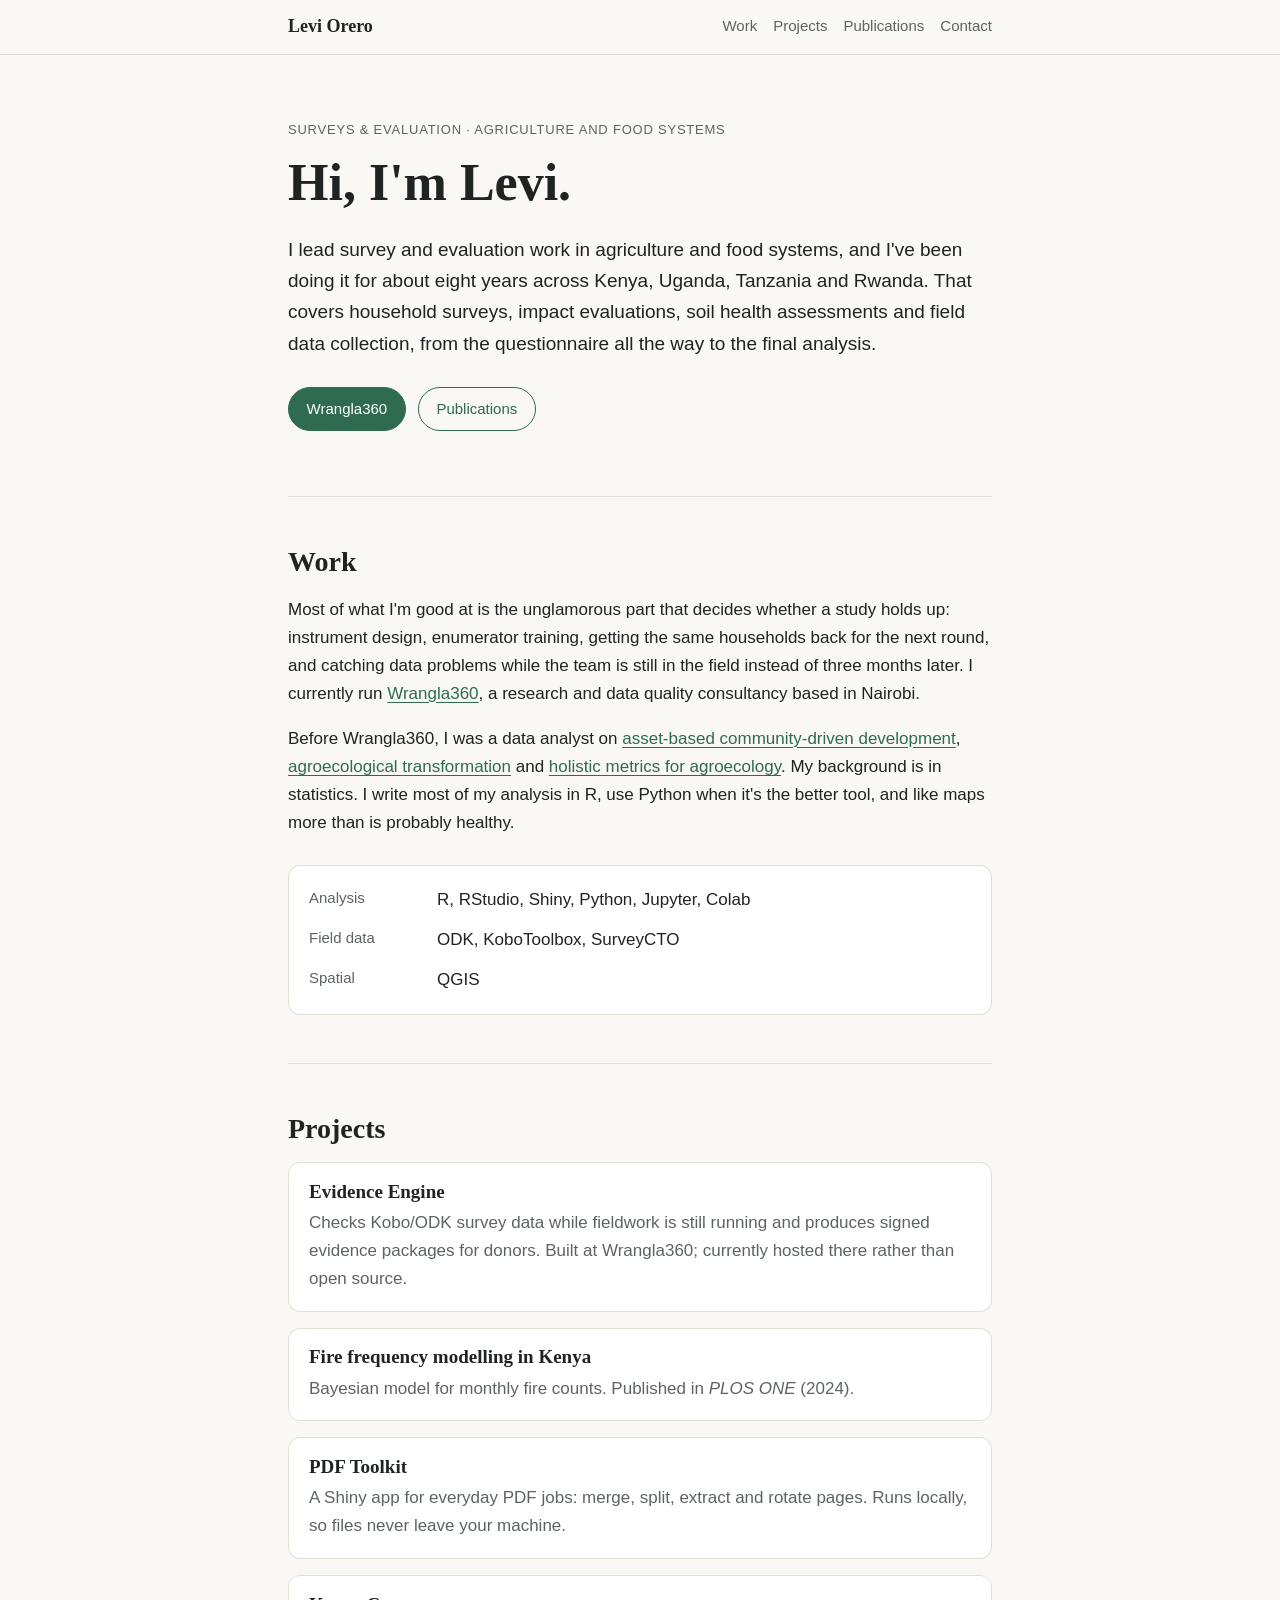
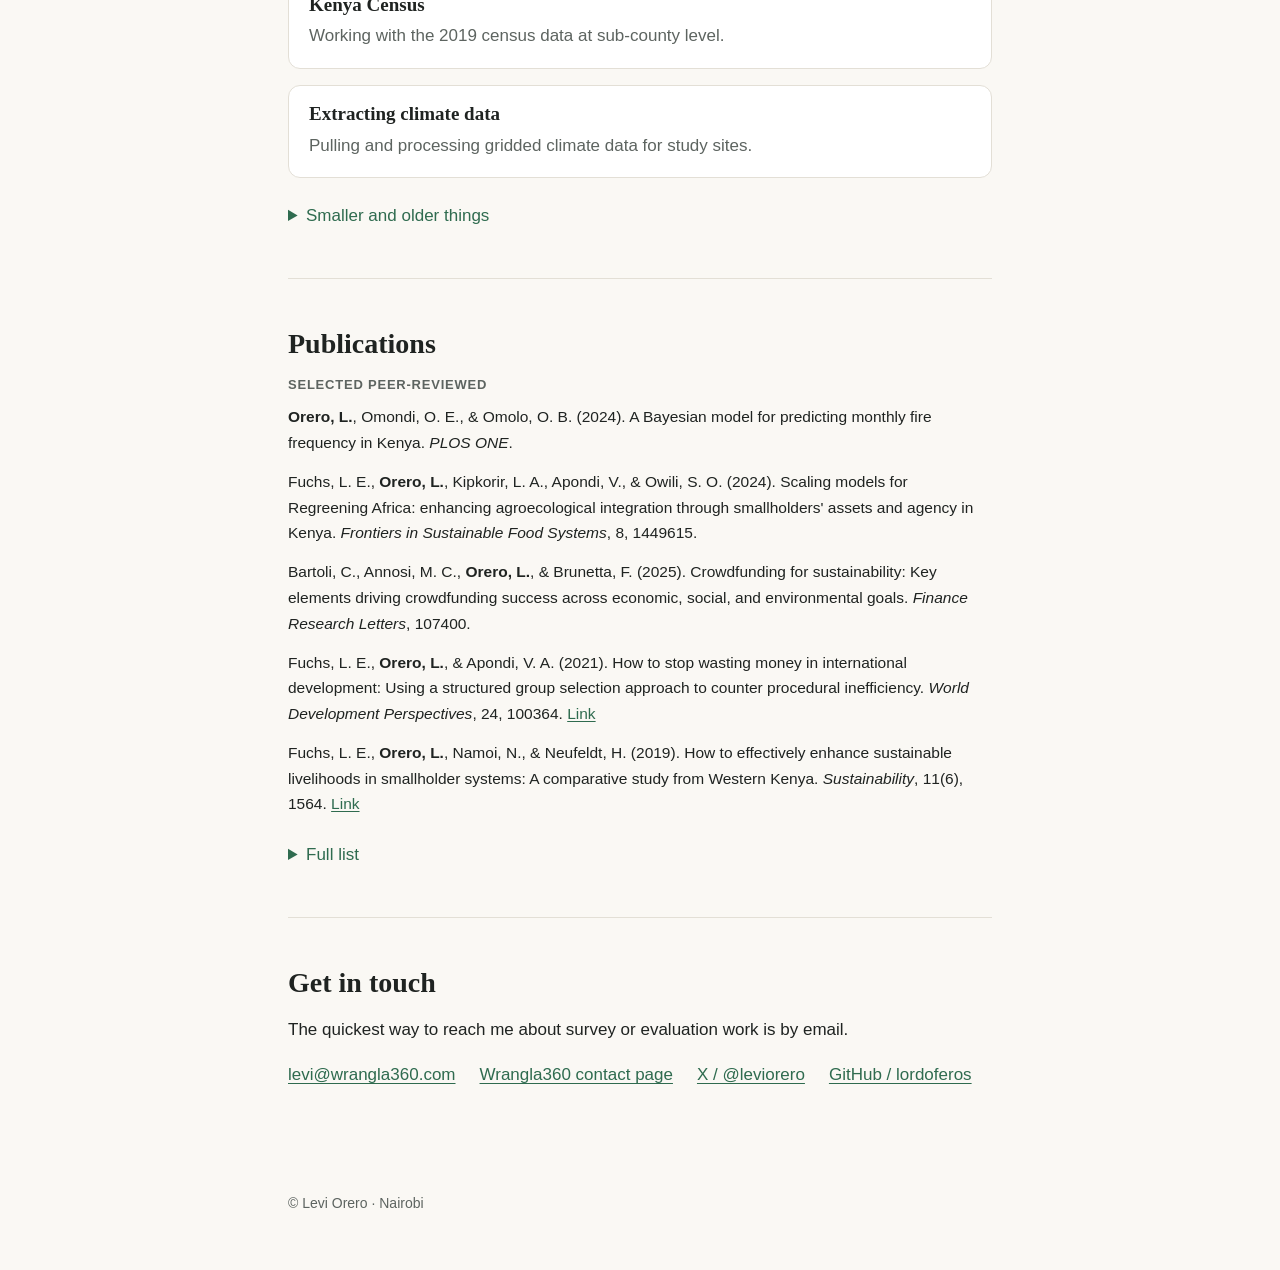
==== commit 84a6d9cc: "Point the contact link at wrangla360.com/contact Co-Authored-By: Claude Opus 5.5 <noreply@anthropic." ====
--- a/index.html
+++ b/index.html
@@ -132,7 +132,7 @@
 			<p>The quickest way to reach me about survey or evaluation work is by email.</p>
 			<ul class="links">
 				<li><a href="mailto:levi@wrangla360.com">levi@wrangla360.com</a></li>
-				<li><a href="https://wrangla360.com">Wrangla360</a></li>
+				<li><a href="https://wrangla360.com/contact">Wrangla360 contact page</a></li>
 				<li><a href="https://x.com/leviorero">X / @leviorero</a></li>
 				<li><a href="https://github.com/lordoferos">GitHub / lordoferos</a></li>
 			</ul>
